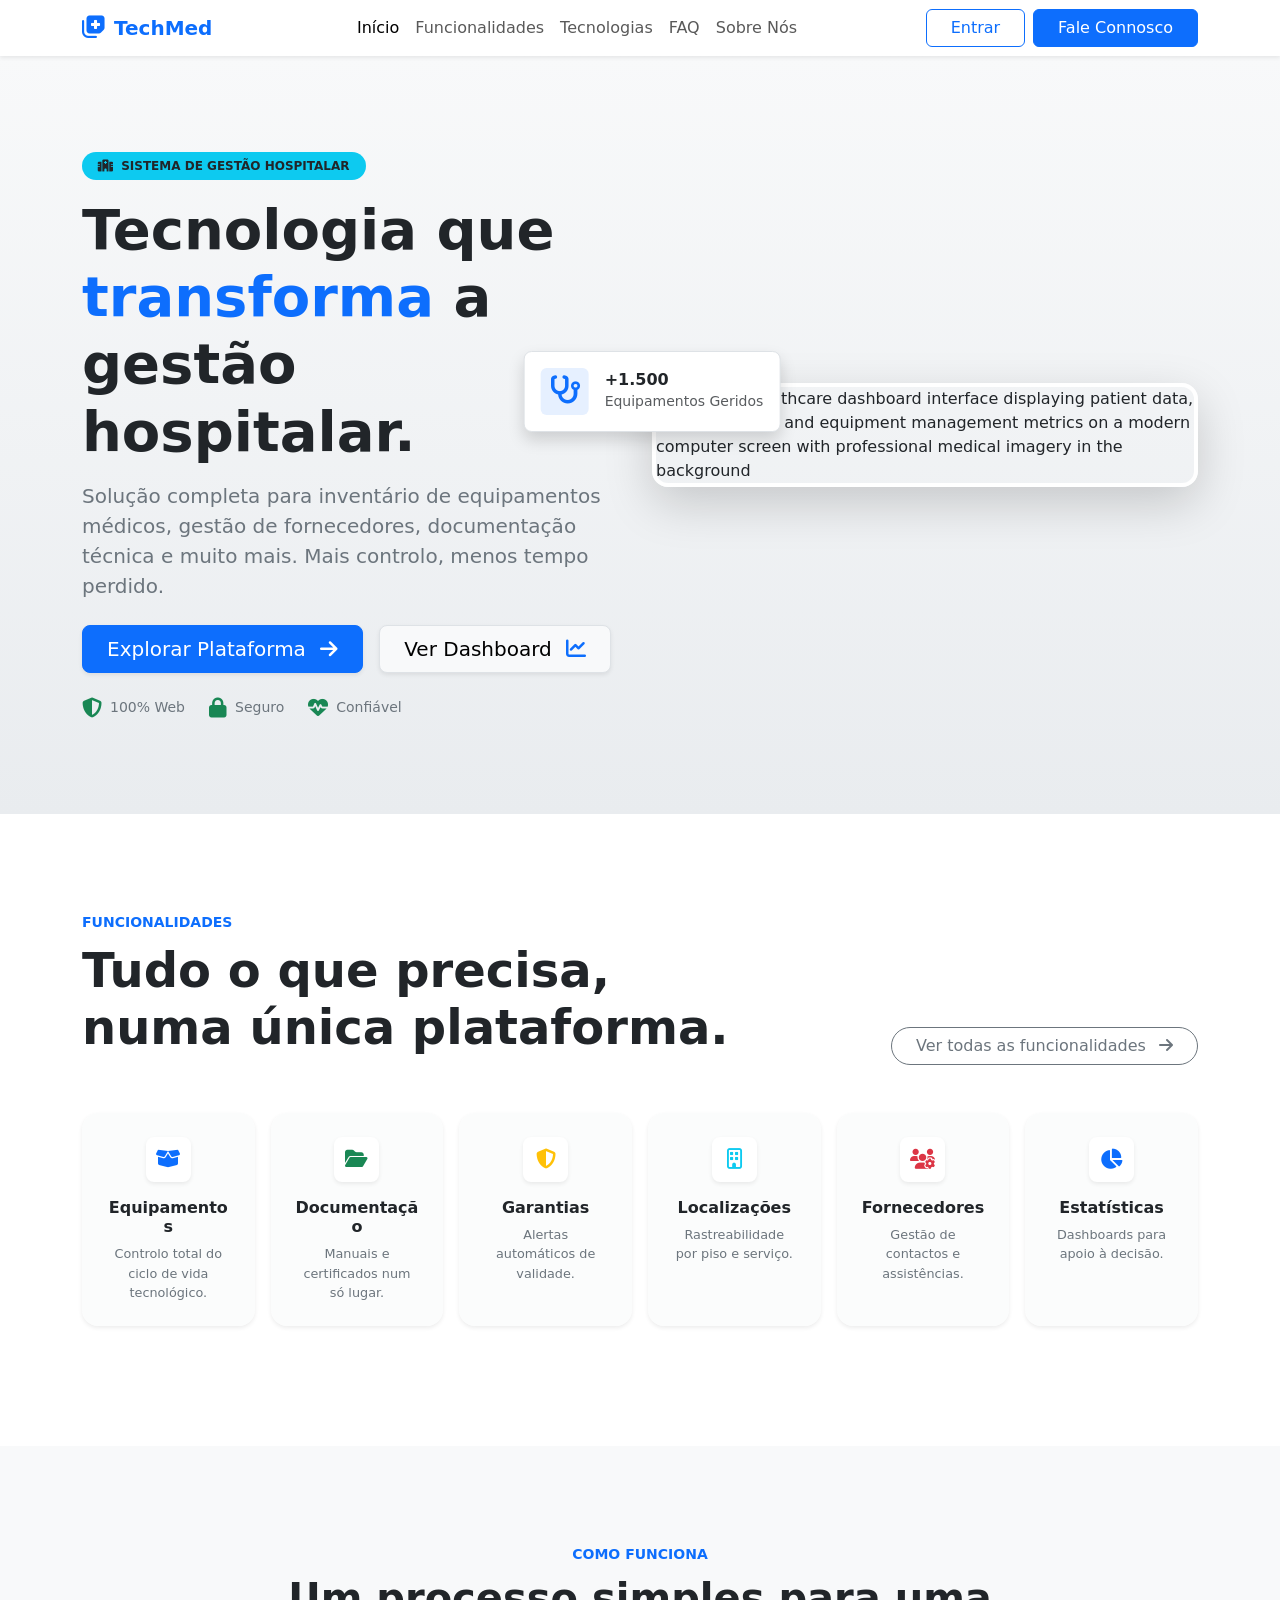
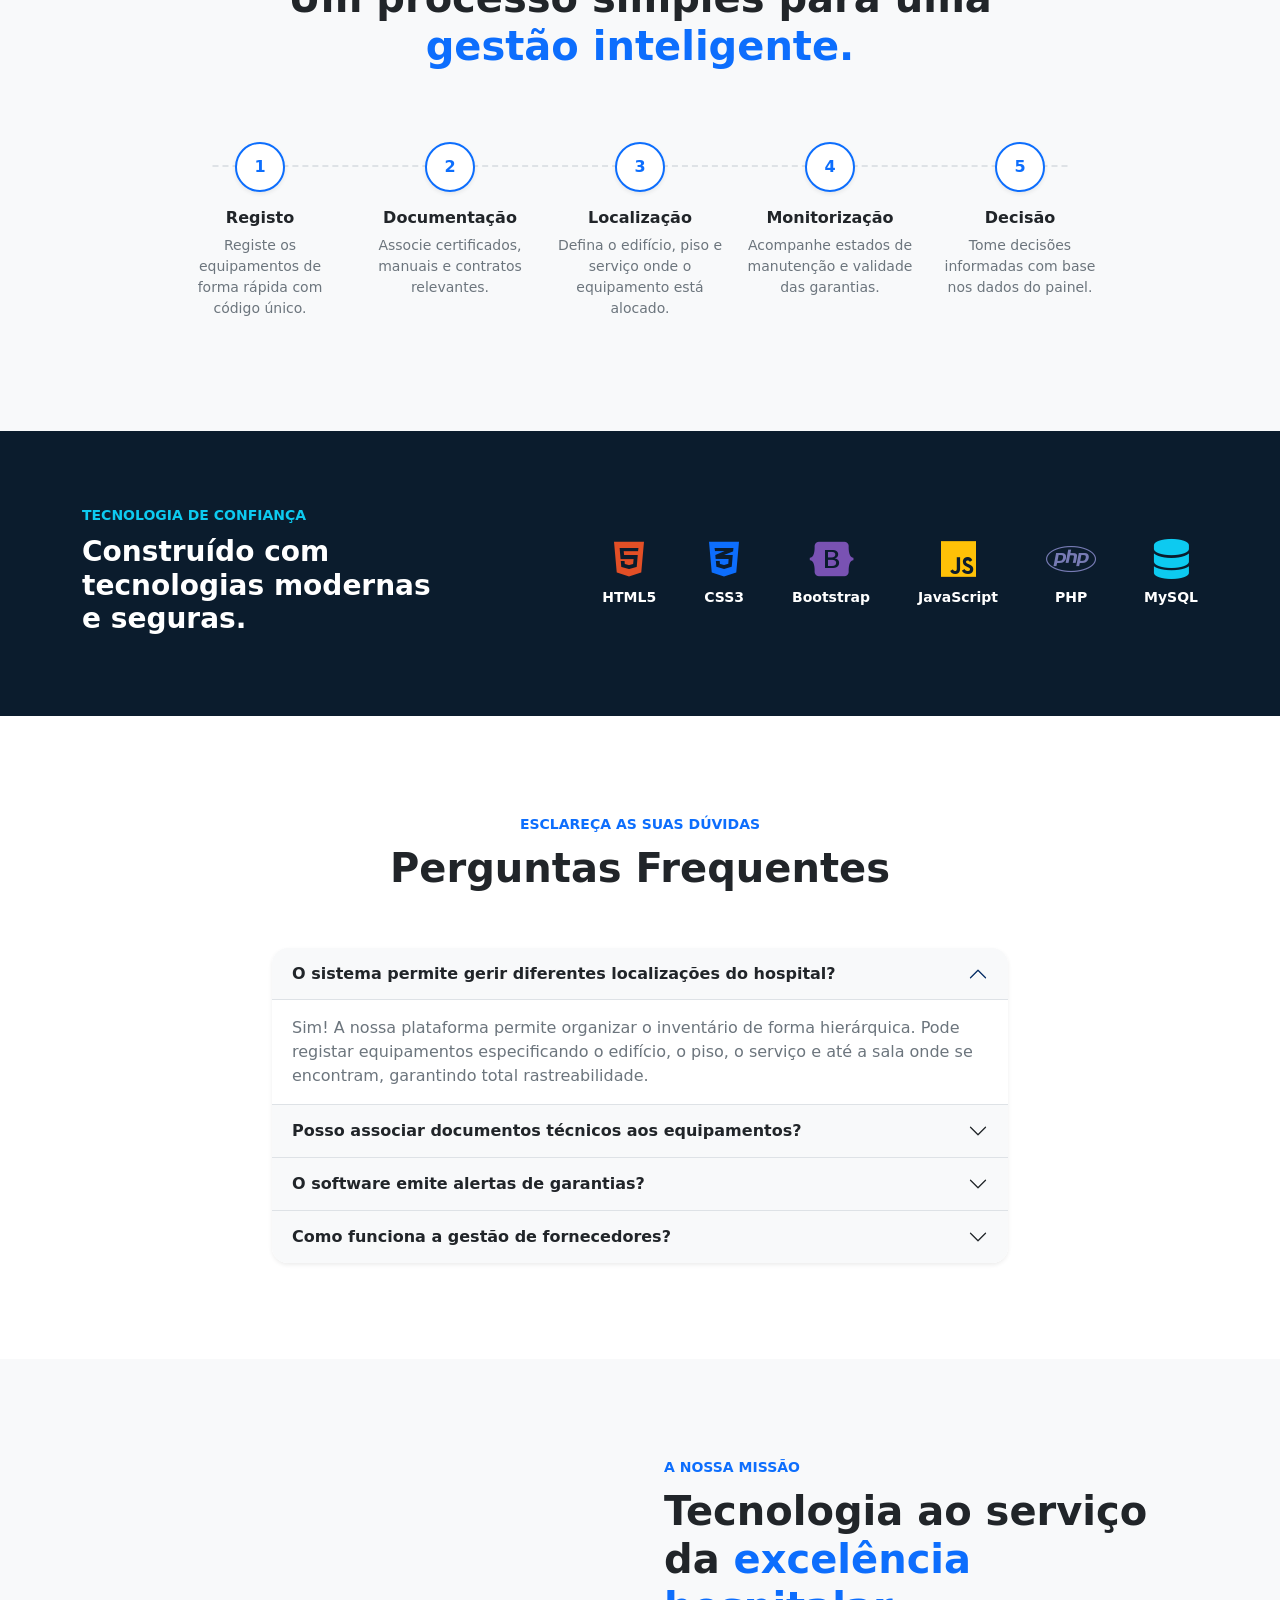
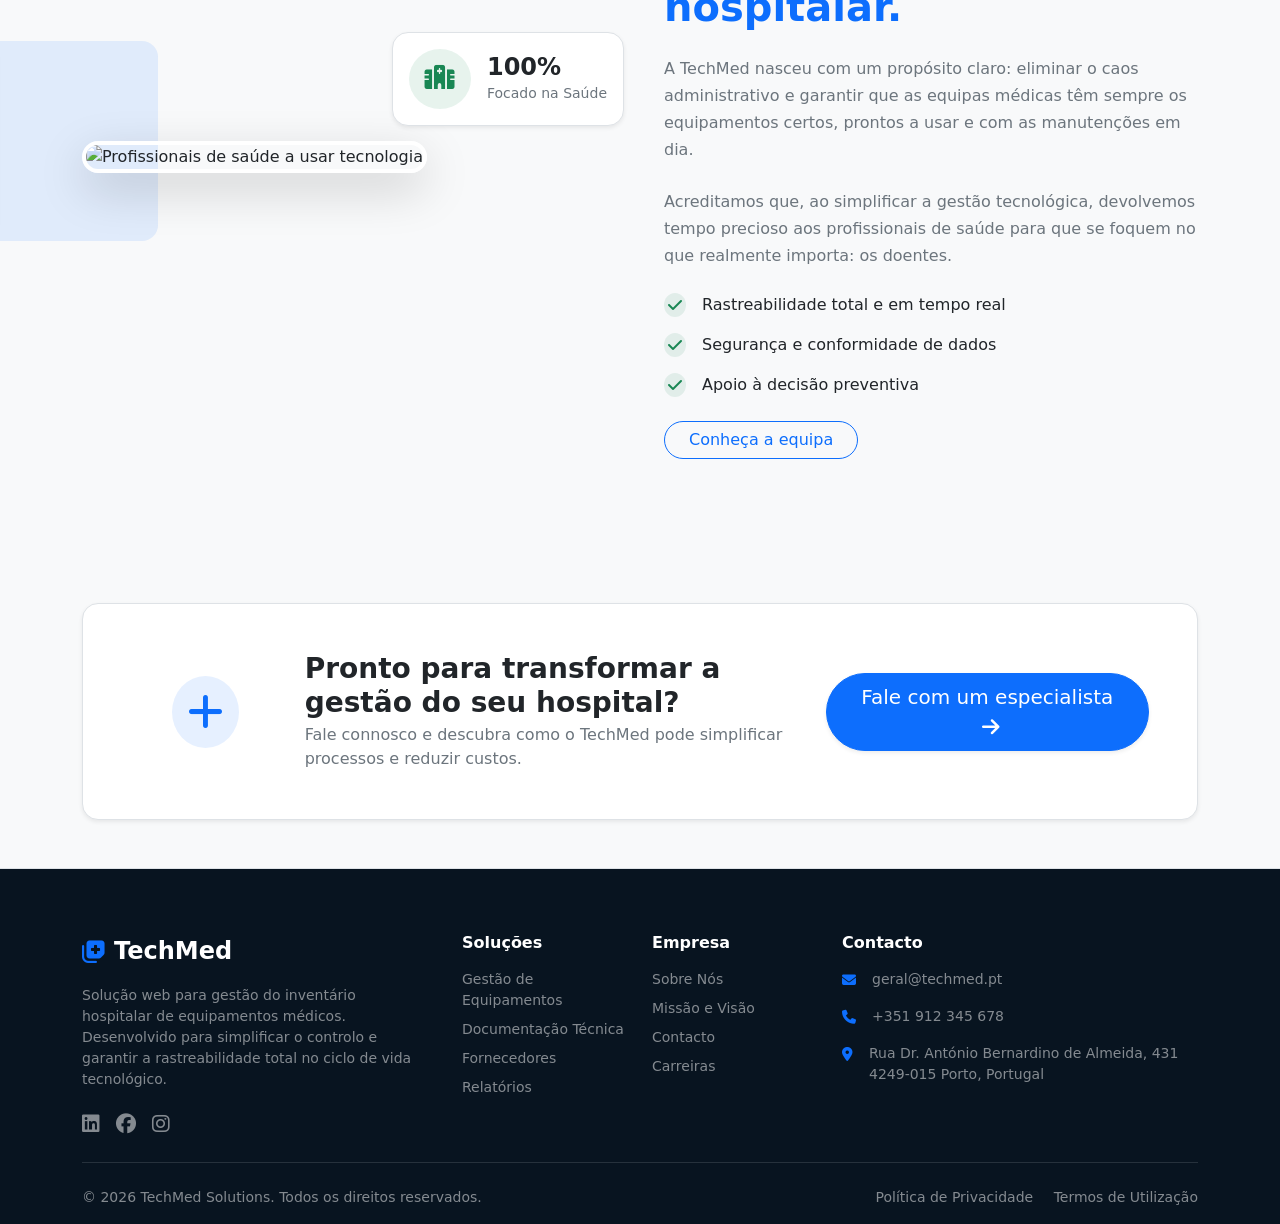
==== public/index.html @ 3a8de78b "feat(public): adição da secção "sobre nós" e correção dos ícones - Integração da biblioteca Font Awe" ====
<!doctype html>
<html lang="pt-PT">
  <head>
    <meta charset="UTF-8" />
    <meta name="viewport" content="width=device-width, initial-scale=1.0" />
    <title>Inventário Hospitalar</title>

    <link
      href="https://cdn.jsdelivr.net/npm/bootstrap@5.3.3/dist/css/bootstrap.min.css"
      rel="stylesheet"
    />
    <link rel="stylesheet" href="https://cdnjs.cloudflare.com/ajax/libs/font-awesome/6.4.0/css/all.min.css">

    <link rel="stylesheet" href="../assets/css/1241251.css" />
  </head>
  <body>
    <script src="https://cdn.jsdelivr.net/npm/bootstrap@5.3.3/dist/js/bootstrap.bundle.min.js"></script>
    <script src="../assets/js/1241251.js"></script>

    <!-- Header e secçao inicial -->

    <nav
      class="navbar navbar-expand-lg navbar-light bg-white shadow-sm sticky-top"
    >
      <div class="container">
        <a class="navbar-brand fw-bold text-primary" href="index.php">
          <i class="fa-solid fa-notes-medical fs-4 me-2"></i>TechMed
        </a>

        <button
          class="navbar-toggler"
          type="button"
          data-bs-toggle="collapse"
          data-bs-target="#navbarNav"
        >
          <span class="navbar-toggler-icon"></span>
        </button>

        <ul class="navbar-nav mx-auto mb-2 mb-lg-0 fw-medium">
    <li class="nav-item"><a class="nav-link active" href="#inicio">Início</a></li>
    <li class="nav-item"><a class="nav-link" href="#funcionalidades">Funcionalidades</a></li>
    <li class="nav-item"><a class="nav-link" href="#tecnologias">Tecnologias</a></li>
    <li class="nav-item"><a class="nav-link" href="#faq">FAQ</a></li>
    <li class="nav-item"><a class="nav-link" href="#sobre">Sobre Nós</a></li>
</ul>
          <div class="d-flex gap-2">
            <a
              href="../private/login.php"
              class="btn btn-outline-primary px-4 fw-medium"
              >Entrar</a
            >
            <a href="#contacto" class="btn btn-primary px-4 fw-medium"
              >Fale Connosco</a
            >
          </div>
        </div>
      </div>
    </nav>

    <section
      id="inicio"
      class="py-5 bg-light"
      style="background: linear-gradient(180deg, #f8f9fa 0%, #e9ecef 100%)"
    >
      <div class="container py-5">
        <div class="row align-items-center">
          <div class="col-lg-6 mb-5 mb-lg-0">
            <span
              class="badge bg-info text-dark rounded-pill px-3 py-2 mb-3 fw-semibold"
            >
              <i class="fa-solid fa-hospital me-1"></i> SISTEMA DE GESTÃO
              HOSPITALAR
            </span>
            <h1 class="display-4 fw-bold text-dark mb-3">
              Tecnologia que <span class="text-primary">transforma</span> a
              gestão hospitalar.
            </h1>
            <p class="lead text-secondary mb-4">
              Solução completa para inventário de equipamentos médicos, gestão
              de fornecedores, documentação técnica e muito mais. Mais controlo,
              menos tempo perdido.
            </p>

            <div class="d-flex flex-wrap gap-3 mb-4">
              <a
                href="#funcionalidades"
                class="btn btn-primary btn-lg px-4 shadow-sm"
              >
                Explorar Plataforma <i class="fa-solid fa-arrow-right ms-2"></i>
              </a>
              <a
                href="../private/login.php"
                class="btn btn-light btn-lg border px-4 shadow-sm"
              >
                Ver Dashboard
                <i class="fa-solid fa-chart-line ms-2 text-primary"></i>
              </a>
            </div>

            <div
              class="d-flex flex-wrap gap-4 mt-4 text-secondary small fw-medium"
            >
              <div>
                <i
                  class="fa-solid fa-shield-halved text-success fs-5 me-2 align-middle"
                ></i
                >100% Web
              </div>
              <div>
                <i
                  class="fa-solid fa-lock text-success fs-5 me-2 align-middle"
                ></i
                >Seguro
              </div>
              <div>
                <i
                  class="fa-solid fa-heart-pulse text-success fs-5 me-2 align-middle"
                ></i
                >Confiável
              </div>
            </div>
          </div>

          <div class="col-lg-6">
            <div class="position-relative">
              <img src="https://images.unsplash.com/photo-1551288049-bebda4e38f71?auto=format&fit=crop&w=800&q=80" alt="TechMed healthcare dashboard interface displaying patient data, medical charts, and equipment management metrics on a modern computer screen with professional medical imagery in the background" class="img-fluid rounded-4 shadow-lg border border-white border-4">

              <div
                class="position-absolute bottom-0 start-0 translate-middle-x bg-white p-3 rounded-3 shadow border d-none d-md-block"
                style="margin-bottom: 10%"
              >
                <div class="d-flex align-items-center gap-3">
                  <div
                    class="bg-primary bg-opacity-10 p-2 rounded text-primary"
                  >
                    <i class="fa-solid fa-stethoscope fs-3"></i>
                  </div>
                  <div>
                    <h6 class="mb-0 fw-bold">+1.500</h6>
                    <small class="text-muted">Equipamentos Geridos</small>
                  </div>
                </div>
              </div>
            </div>
          </div>
        </div>
      </div>
    </section>

    <!-- SEÇÃO DE FUNCIONALIDADES  (CARDS VERTICAIS) -->

    <section id="funcionalidades" class="py-5 bg-white">
      <div class="container py-5">
        <div class="row mb-5 align-items-end">
          <div class="col-lg-8">
            <span
              class="text-primary fw-bold text-uppercase small tracking-wide"
              >Funcionalidades</span
            >
            <h2 class="display-5 fw-bold text-dark mt-2">
              Tudo o que precisa, <br />numa única plataforma.
            </h2>
          </div>
          <div class="col-lg-4 text-lg-end mt-3 mt-lg-0">
            <a
              href="../private/login.php"
              class="btn btn-outline-secondary rounded-pill px-4"
            >
              Ver todas as funcionalidades
              <i class="fa-solid fa-arrow-right ms-2"></i>
            </a>
          </div>
        </div>

        <div class="row flex-nowrap overflow-x-auto pb-4 g-3">
          <div class="col-9 col-md-4 col-lg-2">
            <div
              class="card h-100 border-0 shadow-sm rounded-4 p-3 bg-light bg-opacity-50 hover-lift text-center"
            >
              <div class="card-body p-2">
                <div
                  class="mb-3 text-primary bg-white shadow-sm d-inline-flex align-items-center justify-content-center rounded-3"
                  style="width: 45px; height: 45px"
                >
                  <i class="fa-solid fa-box-open fs-5"></i>
                </div>
                <h6 class="card-title fw-bold">Equipamentos</h6>
                <p class="card-text text-secondary" style="font-size: 0.8rem">
                  Controlo total do ciclo de vida tecnológico.
                </p>
              </div>
            </div>
          </div>

          <div class="col-9 col-md-4 col-lg-2">
            <div
              class="card h-100 border-0 shadow-sm rounded-4 p-3 bg-light bg-opacity-50 hover-lift text-center"
            >
              <div class="card-body p-2">
                <div
                  class="mb-3 text-success bg-white shadow-sm d-inline-flex align-items-center justify-content-center rounded-3"
                  style="width: 45px; height: 45px"
                >
                  <i class="fa-solid fa-folder-open fs-5"></i>
                </div>
                <h6 class="card-title fw-bold">Documentação</h6>
                <p class="card-text text-secondary" style="font-size: 0.8rem">
                  Manuais e certificados num só lugar.
                </p>
              </div>
            </div>
          </div>

          <div class="col-9 col-md-4 col-lg-2">
            <div
              class="card h-100 border-0 shadow-sm rounded-4 p-3 bg-light bg-opacity-50 hover-lift text-center"
            >
              <div class="card-body p-2">
                <div
                  class="mb-3 text-warning bg-white shadow-sm d-inline-flex align-items-center justify-content-center rounded-3"
                  style="width: 45px; height: 45px"
                >
                  <i class="fa-solid fa-shield-halved fs-5"></i>
                </div>
                <h6 class="card-title fw-bold">Garantias</h6>
                <p class="card-text text-secondary" style="font-size: 0.8rem">
                  Alertas automáticos de validade.
                </p>
              </div>
            </div>
          </div>

          <div class="col-9 col-md-4 col-lg-2">
            <div
              class="card h-100 border-0 shadow-sm rounded-4 p-3 bg-light bg-opacity-50 hover-lift text-center"
            >
              <div class="card-body p-2">
                <div
                  class="mb-3 text-info bg-white shadow-sm d-inline-flex align-items-center justify-content-center rounded-3"
                  style="width: 45px; height: 45px"
                >
                  <i class="fa-regular fa-building fs-5"></i>
                </div>
                <h6 class="card-title fw-bold">Localizações</h6>
                <p class="card-text text-secondary" style="font-size: 0.8rem">
                  Rastreabilidade por piso e serviço.
                </p>
              </div>
            </div>
          </div>

          <div class="col-9 col-md-4 col-lg-2">
            <div
              class="card h-100 border-0 shadow-sm rounded-4 p-3 bg-light bg-opacity-50 hover-lift text-center"
            >
              <div class="card-body p-2">
                <div
                  class="mb-3 text-danger bg-white shadow-sm d-inline-flex align-items-center justify-content-center rounded-3"
                  style="width: 45px; height: 45px"
                >
                  <i class="fa-solid fa-users-gear fs-5"></i>
                </div>
                <h6 class="card-title fw-bold">Fornecedores</h6>
                <p class="card-text text-secondary" style="font-size: 0.8rem">
                  Gestão de contactos e assistências.
                </p>
              </div>
            </div>
          </div>

          <div class="col-9 col-md-4 col-lg-2">
            <div
              class="card h-100 border-0 shadow-sm rounded-4 p-3 bg-light bg-opacity-50 hover-lift text-center"
            >
              <div class="card-body p-2">
                <div
                  class="mb-3 text-primary bg-white shadow-sm d-inline-flex align-items-center justify-content-center rounded-3"
                  style="width: 45px; height: 45px"
                >
                  <i class="fa-solid fa-chart-pie fs-5"></i>
                </div>
                <h6 class="card-title fw-bold">Estatísticas</h6>
                <p class="card-text text-secondary" style="font-size: 0.8rem">
                  Dashboards para apoio à decisão.
                </p>
              </div>
            </div>
          </div>
        </div>
      </div>
    </section>

    <!-- Como Funciona -->

    <section id="como-funciona" class="py-5 bg-light">
      <div class="container py-5">
        <div class="text-center mb-5">
          <span class="text-primary fw-bold text-uppercase small tracking-wide"
            >Como Funciona</span
          >
          <h2 class="display-6 fw-bold text-dark mt-2">
            Um processo simples para uma <br /><span class="text-primary"
              >gestão inteligente.</span
            >
          </h2>
        </div>

        <div
          class="row position-relative text-center g-4 justify-content-center mt-4"
        >
          <div
            class="position-absolute top-0 start-50 translate-middle-x w-75 d-none d-lg-block"
            style="height: 25px; border-bottom: 2px dashed #dee2e6; z-index: 0"
          ></div>

          <div class="col-12 col-md-4 col-lg-2">
            <div
              class="d-flex flex-column align-items-center position-relative"
            >
              <div
                class="bg-white text-primary border border-primary border-2 rounded-circle d-flex align-items-center justify-content-center fw-bold shadow-sm mb-3"
                style="width: 50px; height: 50px; z-index: 1"
              >
                1
              </div>
              <h6 class="fw-bold">Registo</h6>
              <p class="text-secondary small">
                Registe os equipamentos de forma rápida com código único.
              </p>
            </div>
          </div>

          <div class="col-12 col-md-4 col-lg-2">
            <div
              class="d-flex flex-column align-items-center position-relative"
            >
              <div
                class="bg-white text-primary border border-primary border-2 rounded-circle d-flex align-items-center justify-content-center fw-bold shadow-sm mb-3"
                style="width: 50px; height: 50px; z-index: 1"
              >
                2
              </div>
              <h6 class="fw-bold">Documentação</h6>
              <p class="text-secondary small">
                Associe certificados, manuais e contratos relevantes.
              </p>
            </div>
          </div>

          <div class="col-12 col-md-4 col-lg-2">
            <div
              class="d-flex flex-column align-items-center position-relative"
            >
              <div
                class="bg-white text-primary border border-primary border-2 rounded-circle d-flex align-items-center justify-content-center fw-bold shadow-sm mb-3"
                style="width: 50px; height: 50px; z-index: 1"
              >
                3
              </div>
              <h6 class="fw-bold">Localização</h6>
              <p class="text-secondary small">
                Defina o edifício, piso e serviço onde o equipamento está
                alocado.
              </p>
            </div>
          </div>

          <div class="col-12 col-md-4 col-lg-2">
            <div
              class="d-flex flex-column align-items-center position-relative"
            >
              <div
                class="bg-white text-primary border border-primary border-2 rounded-circle d-flex align-items-center justify-content-center fw-bold shadow-sm mb-3"
                style="width: 50px; height: 50px; z-index: 1"
              >
                4
              </div>
              <h6 class="fw-bold">Monitorização</h6>
              <p class="text-secondary small">
                Acompanhe estados de manutenção e validade das garantias.
              </p>
            </div>
          </div>

          <div class="col-12 col-md-4 col-lg-2">
            <div
              class="d-flex flex-column align-items-center position-relative"
            >
              <div
                class="bg-white text-primary border border-primary border-2 rounded-circle d-flex align-items-center justify-content-center fw-bold shadow-sm mb-3"
                style="width: 50px; height: 50px; z-index: 1"
              >
                5
              </div>
              <h6 class="fw-bold">Decisão</h6>
              <p class="text-secondary small">
                Tome decisões informadas com base nos dados do painel.
              </p>
            </div>
          </div>
        </div>
      </div>
    </section>

 <!-- Tecnologias -->
<section
  id="tecnologias"
  class="py-5 bg-dark text-white"
  style="background-color: #0b1c2d !important"
>
  <div class="container py-4">
    <div class="row align-items-center">
      <div class="col-lg-4 text-center text-lg-start mb-4 mb-lg-0">
        <span class="text-info fw-bold text-uppercase small tracking-wide">Tecnologia de Confiança</span>
        <h3 class="fw-bold mt-2">
          Construído com tecnologias modernas e seguras.
        </h3>
      </div>

      <div class="col-lg-8">
        <div class="d-flex flex-wrap justify-content-center justify-content-lg-end gap-4 gap-md-5 text-center">
          <div>
            <i class="fa-brands fa-html5 text-orange fs-1 mb-2" style="color: #e34f26"></i>
            <div class="small fw-bold">HTML5</div>
          </div>

          <div>
            <i class="fa-brands fa-css3-alt text-primary fs-1 mb-2"></i>
            <div class="small fw-bold">CSS3</div>
          </div>

          <div>
            <i class="fa-brands fa-bootstrap text-purple fs-1 mb-2" style="color: #7952b3"></i>
            <div class="small fw-bold">Bootstrap</div>
          </div>

          <div>
            <i class="fa-brands fa-js text-warning fs-1 mb-2"></i>
            <div class="small fw-bold">JavaScript</div>
          </div>

          <div>
            <i class="fa-brands fa-php fs-1 mb-2" style="color: #777bb4"></i>
            <div class="small fw-bold">PHP</div>
          </div>

          <div>
            <i class="fa-solid fa-database text-info fs-1 mb-2"></i>
            <div class="small fw-bold">MySQL</div>
          </div>
        </div>
      </div>
    </div>
  </div>
</section>

<!-- FAQ -->

<section id="faq" class="py-5 bg-white">
        <div class="container py-5">
            
            <div class="row justify-content-center text-center mb-5">
                <div class="col-lg-8">
                    <span class="text-primary fw-bold text-uppercase small tracking-wide">Esclareça as suas dúvidas</span>
                    <h2 class="display-6 fw-bold text-dark mt-2">Perguntas Frequentes</h2>
                </div>
            </div>

            <div class="row justify-content-center">
                <div class="col-lg-8">
                    <div class="accordion shadow-sm rounded-4 overflow-hidden" id="accordionFAQ">
                        
                        <div class="accordion-item border-0 border-bottom">
                            <h2 class="accordion-header" id="headingOne">
                                <button class="accordion-button bg-light fw-bold text-dark" type="button" data-bs-toggle="collapse" data-bs-target="#collapseOne" aria-expanded="true" aria-controls="collapseOne">
                                    O sistema permite gerir diferentes localizações do hospital?
                                </button>
                            </h2>
                            <div id="collapseOne" class="accordion-collapse collapse show" aria-labelledby="headingOne" data-bs-parent="#accordionFAQ">
                                <div class="accordion-body text-secondary">
                                    Sim! A nossa plataforma permite organizar o inventário de forma hierárquica. Pode registar equipamentos especificando o edifício, o piso, o serviço e até a sala onde se encontram, garantindo total rastreabilidade.
                                </div>
                            </div>
                        </div>

                        <div class="accordion-item border-0 border-bottom">
                            <h2 class="accordion-header" id="headingTwo">
                                <button class="accordion-button collapsed bg-light fw-bold text-dark" type="button" data-bs-toggle="collapse" data-bs-target="#collapseTwo" aria-expanded="false" aria-controls="collapseTwo">
                                    Posso associar documentos técnicos aos equipamentos?
                                </button>
                            </h2>
                            <div id="collapseTwo" class="accordion-collapse collapse" aria-labelledby="headingTwo" data-bs-parent="#accordionFAQ">
                                <div class="accordion-body text-secondary">
                                    Absolutamente. Pode anexar e consultar manuais de utilizador, certificados de calibração, faturas e relatórios técnicos diretamente na ficha de cada dispositivo médico, mantendo toda a documentação centralizada.
                                </div>
                            </div>
                        </div>

                        <div class="accordion-item border-0 border-bottom">
                            <h2 class="accordion-header" id="headingThree">
                                <button class="accordion-button collapsed bg-light fw-bold text-dark" type="button" data-bs-toggle="collapse" data-bs-target="#collapseThree" aria-expanded="false" aria-controls="collapseThree">
                                    O software emite alertas de garantias?
                                </button>
                            </h2>
                            <div id="collapseThree" class="accordion-collapse collapse" aria-labelledby="headingThree" data-bs-parent="#accordionFAQ">
                                <div class="accordion-body text-secondary">
                                    Sim. O sistema possui um dashboard inteligente que destaca os equipamentos cuja garantia ou contrato de manutenção esteja prestes a expirar, auxiliando na tomada de decisão preventiva.
                                </div>
                            </div>
                        </div>

                        <div class="accordion-item border-0">
                            <h2 class="accordion-header" id="headingFour">
                                <button class="accordion-button collapsed bg-light fw-bold text-dark" type="button" data-bs-toggle="collapse" data-bs-target="#collapseFour" aria-expanded="false" aria-controls="collapseFour">
                                    Como funciona a gestão de fornecedores?
                                </button>
                            </h2>
                            <div id="collapseFour" class="accordion-collapse collapse" aria-labelledby="headingFour" data-bs-parent="#accordionFAQ">
                                <div class="accordion-body text-secondary">
                                    O módulo de fornecedores permite registar os contactos de fabricantes, distribuidores e empresas de assistência técnica, podendo associar múltiplos fornecedores a um único equipamento médico, conforme a necessidade.
                                </div>
                            </div>
                        </div>

                    </div>
                    </div>
            </div>

        </div>
    </section>

    <!-- Sobre Nós -->

    <section id="sobre" class="py-5 bg-light">
        <div class="container py-5">
            <div class="row align-items-center g-5">
                
                <div class="col-lg-6 position-relative">
                    <div class="position-absolute top-0 start-0 translate-middle z-0 bg-primary bg-opacity-10 rounded-4" style="width: 200px; height: 200px;"></div>
                    
                    <img src="https://images.unsplash.com/photo-1586773860418-d37222d8fce3?auto=format&fit=crop&w=800&q=80" alt="Profissionais de saúde a usar tecnologia" class="img-fluid rounded-4 shadow-lg position-relative z-1 border border-white border-4">
                    
                    <div class="position-absolute bottom-0 end-0 translate-middle-y z-2 bg-white p-3 rounded-4 shadow-sm border me-3 d-none d-md-block">
                        <div class="d-flex align-items-center gap-3">
                            <div class="bg-success bg-opacity-10 text-success p-3 rounded-circle">
                                <i class="fa-solid fa-hospital fs-4"></i>
                            </div>
                            <div>
                                <h4 class="fw-bold mb-0">100%</h4>
                                <span class="text-secondary small">Focado na Saúde</span>
                            </div>
                        </div>
                    </div>
                </div>

                <div class="col-lg-6">
                    <span class="text-primary fw-bold text-uppercase small tracking-wide">A Nossa Missão</span>
                    <h2 class="display-6 fw-bold text-dark mt-2 mb-4">
                        Tecnologia ao serviço da <span class="text-primary">excelência hospitalar.</span>
                    </h2>
                    
                    <p class="text-secondary mb-4" style="line-height: 1.7;">
                        A TechMed nasceu com um propósito claro: eliminar o caos administrativo e garantir que as equipas médicas têm sempre os equipamentos certos, prontos a usar e com as manutenções em dia. 
                    </p>
                    <p class="text-secondary mb-4" style="line-height: 1.7;">
                        Acreditamos que, ao simplificar a gestão tecnológica, devolvemos tempo precioso aos profissionais de saúde para que se foquem no que realmente importa: os doentes.
                    </p>

                    <ul class="list-unstyled mb-4">
                        <li class="mb-3 d-flex align-items-center text-dark">
                            <i class="fa-solid fa-check text-success bg-success bg-opacity-10 p-1 rounded-circle me-3"></i>
                            <span class="fw-medium">Rastreabilidade total e em tempo real</span>
                        </li>
                        <li class="mb-3 d-flex align-items-center text-dark">
                            <i class="fa-solid fa-check text-success bg-success bg-opacity-10 p-1 rounded-circle me-3"></i>
                            <span class="fw-medium">Segurança e conformidade de dados</span>
                        </li>
                        <li class="d-flex align-items-center text-dark">
                            <i class="fa-solid fa-check text-success bg-success bg-opacity-10 p-1 rounded-circle me-3"></i>
                            <span class="fw-medium">Apoio à decisão preventiva</span>
                        </li>
                    </ul>

                    <a href="#equipa" class="btn btn-outline-primary rounded-pill px-4">Conheça a equipa</a>
                </div>

            </div>
        </div>
    </section>


<!-- Call to Action Section -->
<section class="py-5 bg-light border-bottom">
  <div class="container">
    <div class="bg-white rounded-4 shadow-sm border p-4 p-md-5">
      <div class="row align-items-center text-center text-lg-start">
        <div class="col-lg-2 mb-3 mb-lg-0 text-center">
          <i class="fa-solid fa-plus fs-1 text-primary bg-primary bg-opacity-10 p-3 rounded-circle"></i>
        </div>
        
        <div class="col-lg-6 mb-4 mb-lg-0">
          <h3 class="fw-bold mb-1">
            Pronto para transformar a gestão do seu hospital?
          </h3>
          <p class="text-secondary mb-0">
            Fale connosco e descubra como o TechMed pode simplificar
            processos e reduzir custos.
          </p>
        </div>

        <div class="col-lg-4 text-lg-end">
          <a href="#contacto" class="btn btn-primary btn-lg px-4 rounded-pill shadow-sm">
            Fale com um especialista
            <i class="fa-solid fa-arrow-right ms-2"></i>
          </a>
        </div>
      </div>
    </div>
  </div>
</section>

    <!-- Rodapé -->
    <footer class="text-white pt-5 pb-3" style="background-color: #081420">
      <div class="container pt-3">
        <div class="row mb-4">
          <div class="col-lg-4 mb-4 mb-lg-0">
            <a
              class="navbar-brand fw-bold text-white fs-4 d-flex align-items-center mb-3"
              href="index.php"
            >
              <i class="fa-solid fa-notes-medical text-primary me-2"></i>TechMed
            </a>
            <p class="text-white-50 small mb-4 pe-lg-4">
              Solução web para gestão do inventário hospitalar de equipamentos
              médicos. Desenvolvido para simplificar o controlo e garantir a
              rastreabilidade total no ciclo de vida tecnológico.
            </p>
            <div class="d-flex gap-3">
              <a href="#" class="text-white-50 text-decoration-none"
                ><i class="fa-brands fa-linkedin fs-5"></i
              ></a>
              <a href="#" class="text-white-50 text-decoration-none"
                ><i class="fa-brands fa-facebook fs-5"></i
              ></a>
              <a href="#" class="text-white-50 text-decoration-none"
                ><i class="fa-brands fa-instagram fs-5"></i
              ></a>
            </div>
          </div>

          <div class="col-6 col-lg-2 mb-4 mb-lg-0">
            <h6 class="fw-bold mb-3">Soluções</h6>
            <ul class="list-unstyled small">
              <li class="mb-2">
                <a
                  href="#funcionalidades"
                  class="text-white-50 text-decoration-none"
                  >Gestão de Equipamentos</a
                >
              </li>
              <li class="mb-2">
                <a
                  href="#funcionalidades"
                  class="text-white-50 text-decoration-none"
                  >Documentação Técnica</a
                >
              </li>
              <li class="mb-2">
                <a
                  href="#funcionalidades"
                  class="text-white-50 text-decoration-none"
                  >Fornecedores</a
                >
              </li>
              <li class="mb-2">
                <a
                  href="#funcionalidades"
                  class="text-white-50 text-decoration-none"
                  >Relatórios</a
                >
              </li>
            </ul>
          </div>

          <div class="col-6 col-lg-2 mb-4 mb-lg-0">
            <h6 class="fw-bold mb-3">Empresa</h6>
            <ul class="list-unstyled small">
              <li class="mb-2">
                <a href="#sobre" class="text-white-50 text-decoration-none"
                  >Sobre Nós</a
                >
              </li>
              <li class="mb-2">
                <a href="#" class="text-white-50 text-decoration-none"
                  >Missão e Visão</a
                >
              </li>
              <li class="mb-2">
                <a href="#contacto" class="text-white-50 text-decoration-none"
                  >Contacto</a
                >
              </li>
              <li class="mb-2">
                <a href="#" class="text-white-50 text-decoration-none"
                  >Carreiras</a
                >
              </li>
            </ul>
          </div>

          <div class="col-lg-4">
            <h6 class="fw-bold mb-3" id="contacto">Contacto</h6>
            <ul class="list-unstyled small text-white-50">
              <li class="mb-3 d-flex align-items-start">
                <i class="fa-solid fa-envelope mt-1 me-3 text-primary"></i>
                geral@techmed.pt
              </li>
              <li class="mb-3 d-flex align-items-start">
                <i class="fa-solid fa-phone mt-1 me-3 text-primary"></i>
                +351 912 345 678
              </li>
              <li class="mb-3 d-flex align-items-start">
                <i class="fa-solid fa-location-dot mt-1 me-3 text-primary"></i>
                <div>
                  Rua Dr. António Bernardino de Almeida, 431<br />
                  4249-015 Porto, Portugal
                </div>
              </li>
            </ul>
          </div>
        </div>

        <hr class="border-secondary my-4" style="opacity: 0.3" />

        <div class="row align-items-center small text-white-50">
          <div class="col-md-6 text-center text-md-start mb-2 mb-md-0">
            &copy; 2026 TechMed Solutions. Todos os direitos reservados.
          </div>
          <div class="col-md-6 text-center text-md-end">
            <a href="#" class="text-white-50 text-decoration-none me-3"
              >Política de Privacidade</a
            >
            <a href="#" class="text-white-50 text-decoration-none"
              >Termos de Utilização</a
            >
          </div>
        </div>
      </div>
    </footer>
  </body>
</html>
---- assets/css/1241251.css ----
/* Estilos para o site */
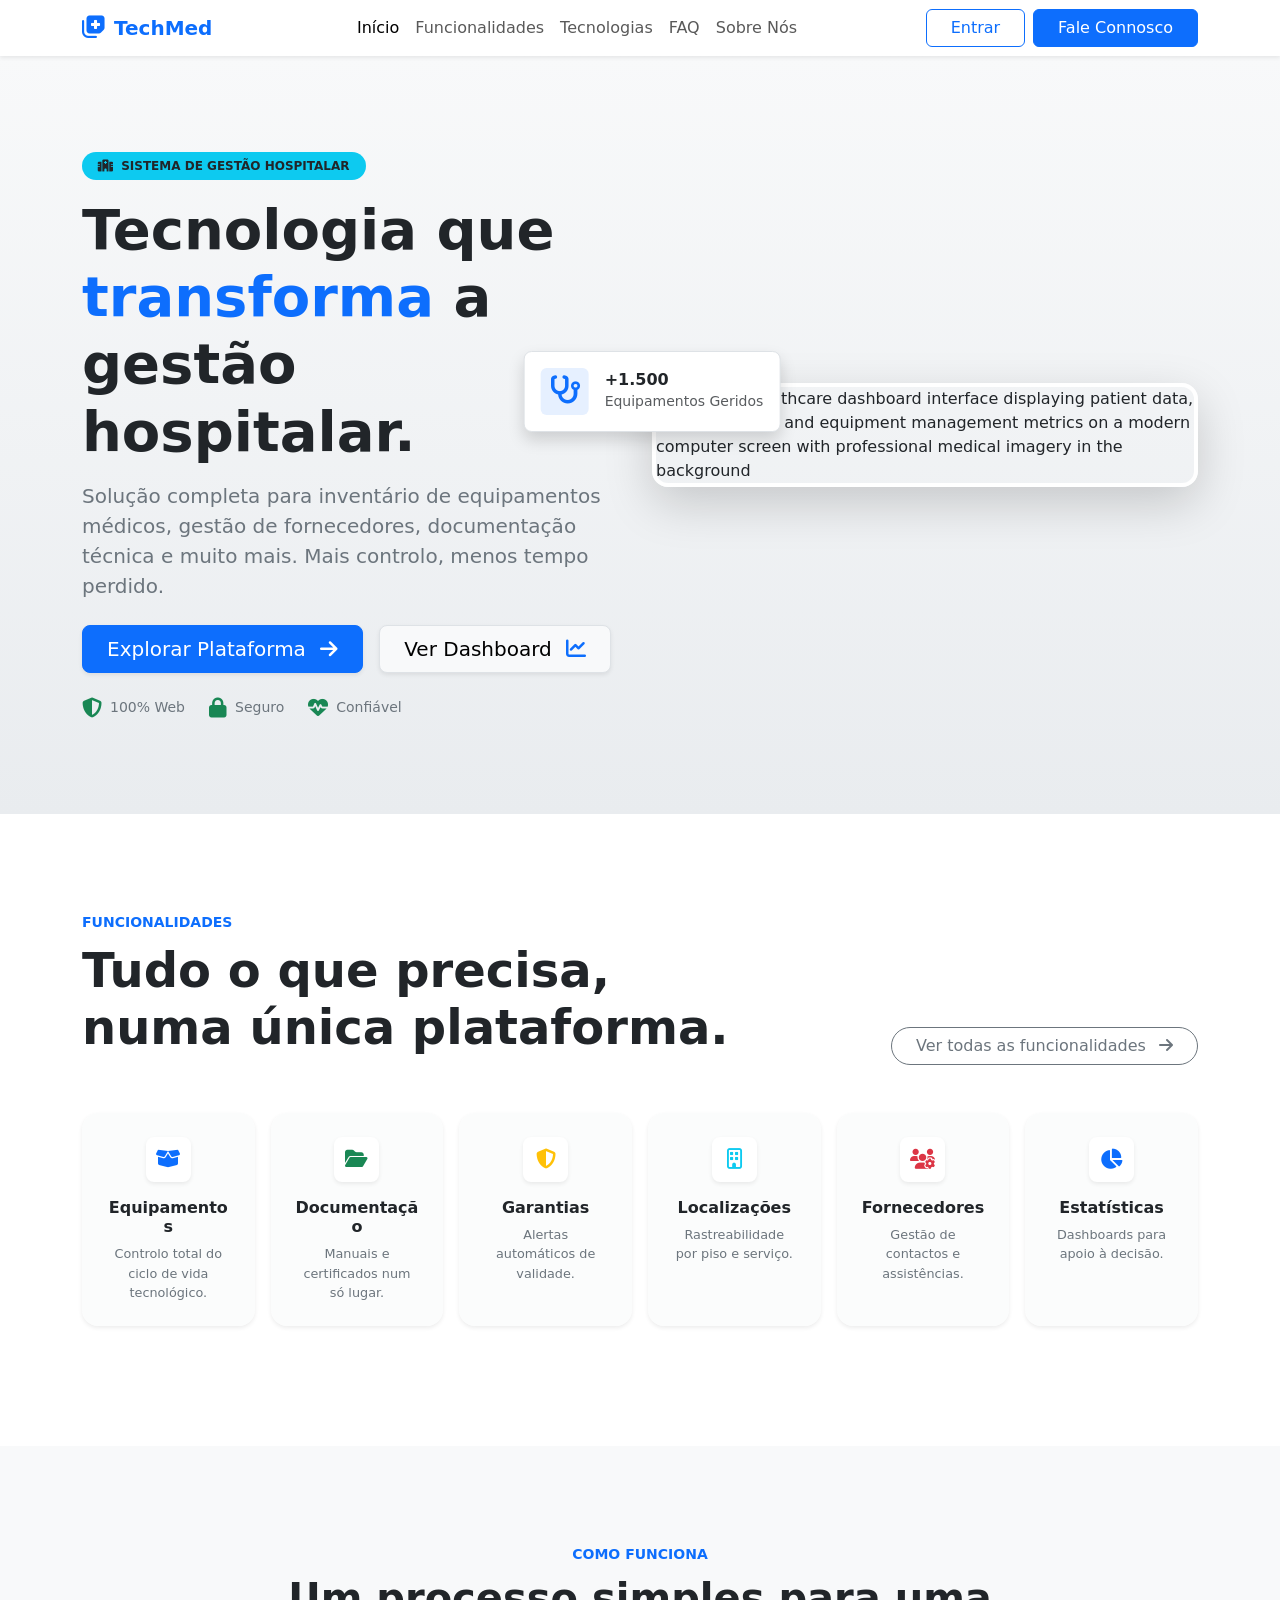
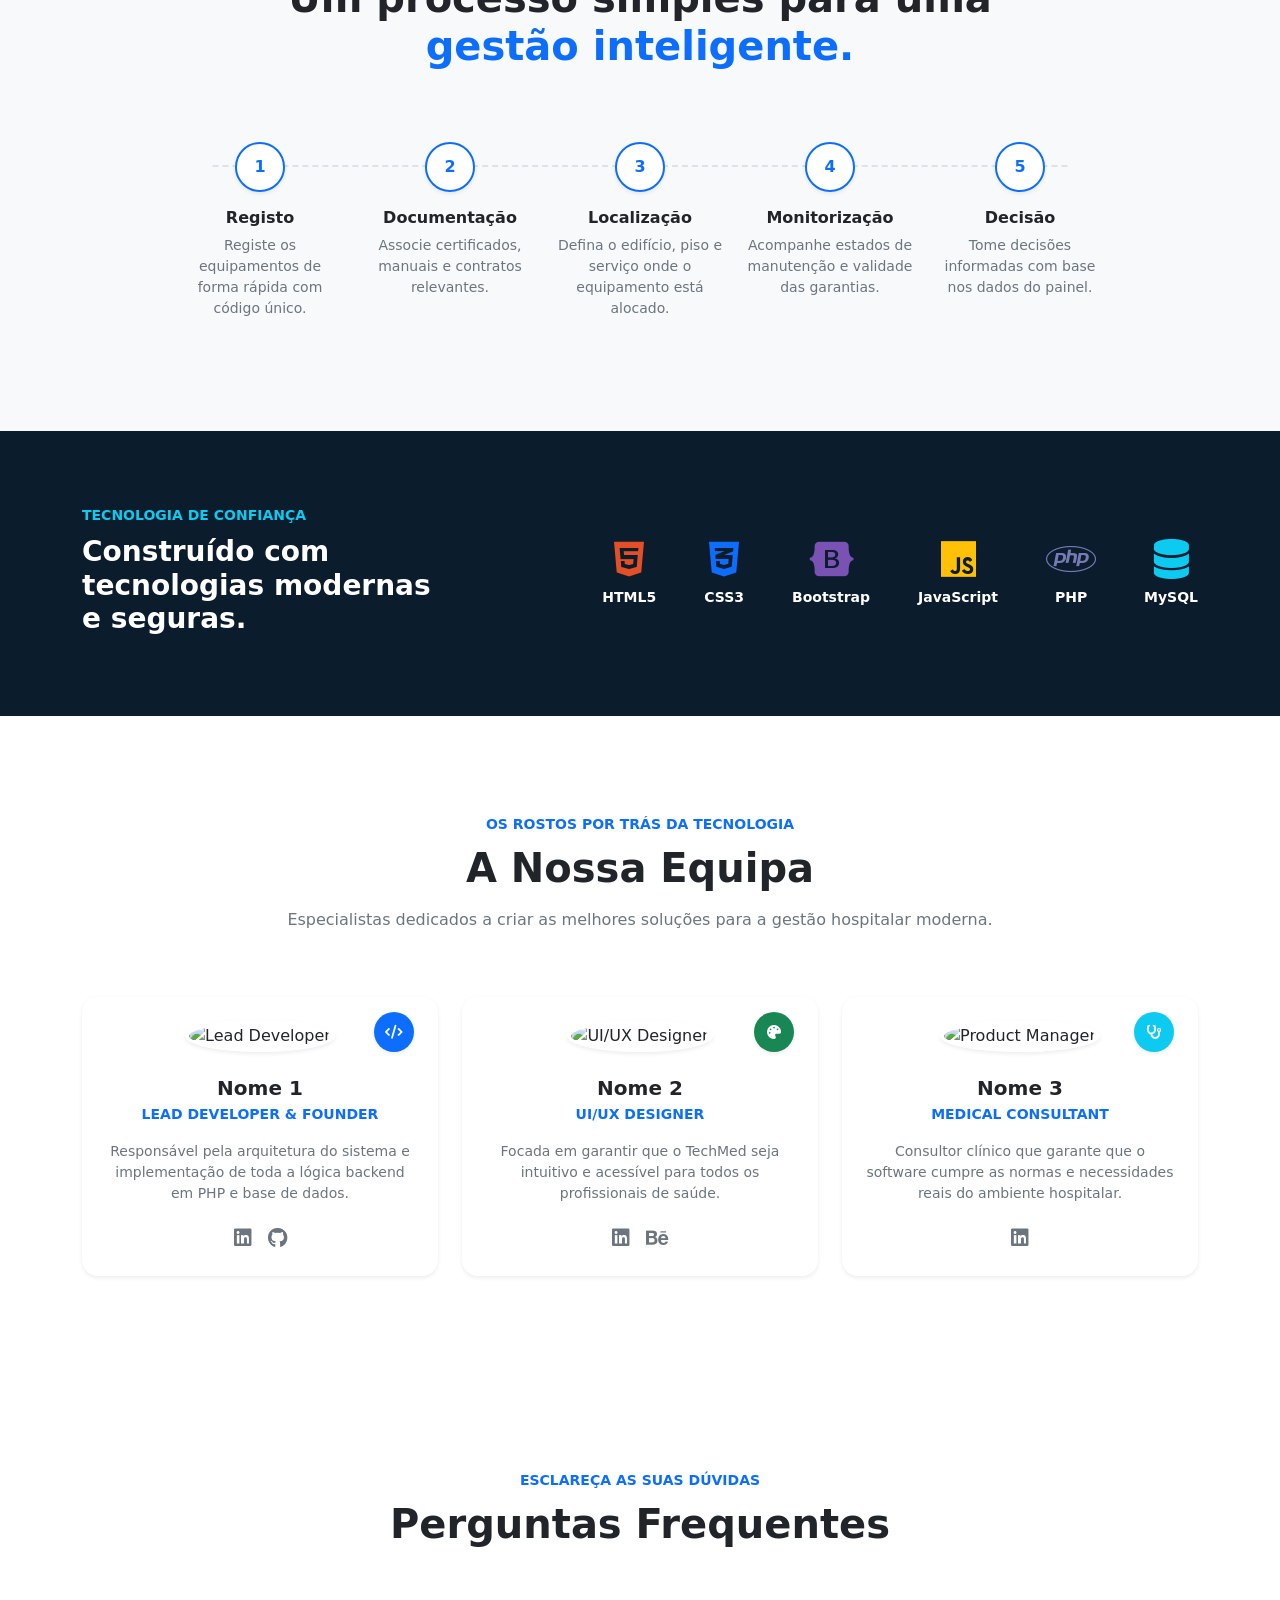
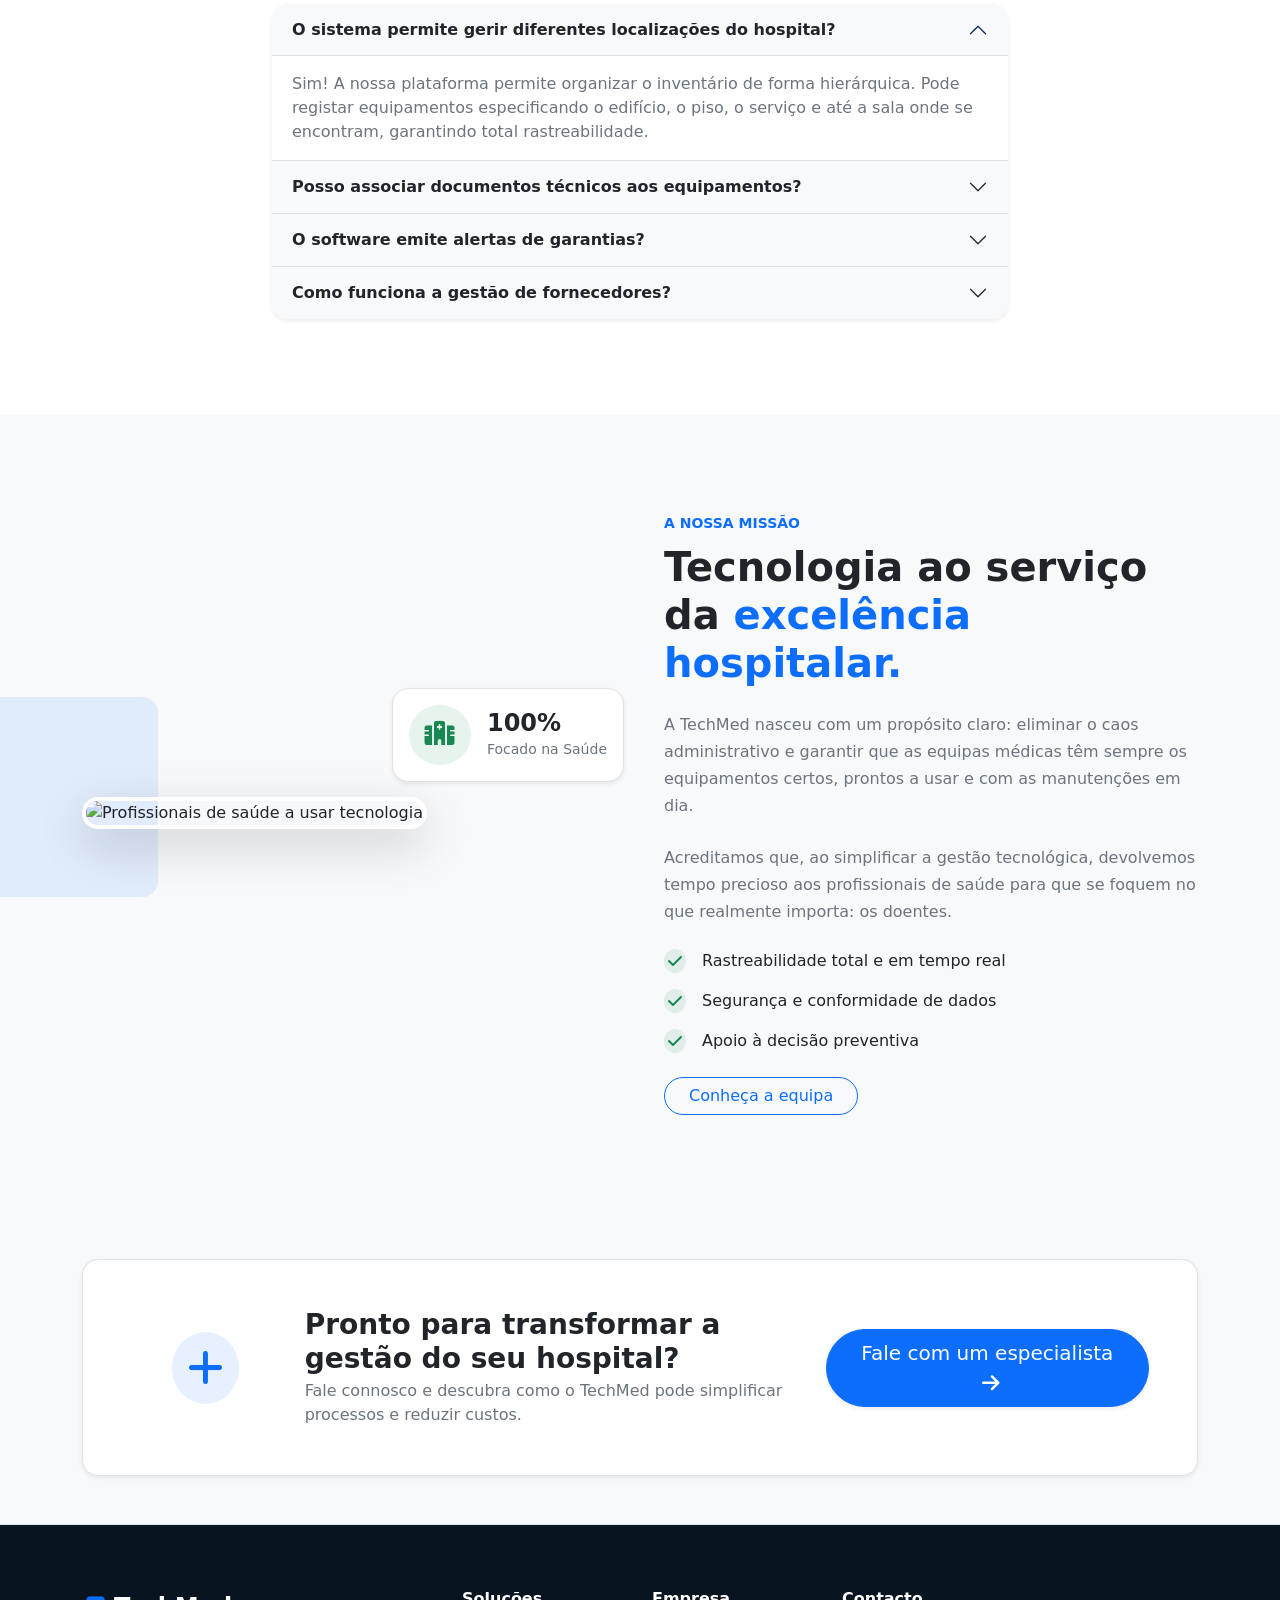
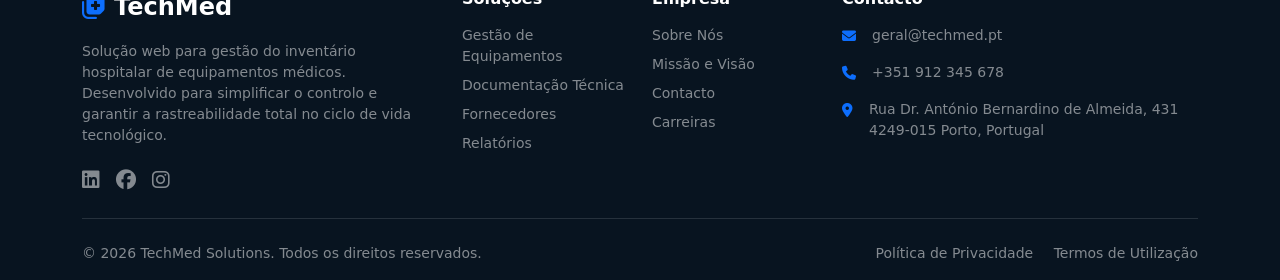
==== commit 9bce5399: "feat(public): implementação da secção da equipa e perfis de consultoria -Adição da secção #equipa ao" ====
--- a/public/index.html
+++ b/public/index.html
@@ -453,6 +453,85 @@
     </div>
   </div>
 </section>
+
+<!-- A Nossa Equipa -->
+
+    <section id="equipa" class="py-5 bg-white">
+        <div class="container py-5">
+            
+            <div class="row justify-content-center text-center mb-5">
+                <div class="col-lg-8">
+                    <span class="text-primary fw-bold text-uppercase small tracking-wide">Os Rostos por trás da Tecnologia</span>
+                    <h2 class="display-6 fw-bold text-dark mt-2">A Nossa Equipa</h2>
+                    <p class="text-secondary mt-3">Especialistas dedicados a criar as melhores soluções para a gestão hospitalar moderna.</p>
+                </div>
+            </div>
+
+            <div class="row g-4 justify-content-center">
+                
+                <div class="col-md-6 col-lg-4">
+                    <div class="card border-0 shadow-sm rounded-4 h-100 text-center p-4 hover-lift">
+                        <div class="mb-4 d-inline-block position-relative">
+                            <img src="https://images.unsplash.com/photo-1507003211169-0a1dd7228f2d?auto=format&fit=crop&w=300&q=80" alt="Lead Developer" class="rounded-circle shadow-sm border border-white border-4" style="width: 130px; height: 130px; object-fit: cover;">
+                            <span class="position-absolute bottom-0 end-0 bg-primary text-white p-2 rounded-circle shadow-sm" style="width: 40px; height: 40px;">
+                                <i class="fa-solid fa-code small"></i>
+                            </span>
+                        </div>
+                        <h5 class="fw-bold mb-1">Nome 1</h5>
+                        <span class="text-primary small fw-bold text-uppercase tracking-wider">Lead Developer & Founder</span>
+                        <p class="text-secondary mt-3 mb-4 small">
+                            Responsável pela arquitetura do sistema e implementação de toda a lógica backend em PHP e base de dados.
+                        </p>
+                        <div class="d-flex justify-content-center gap-3">
+                            <a href="#" class="text-secondary hover-primary"><i class="fa-brands fa-linkedin fs-5"></i></a>
+                            <a href="#" class="text-secondary hover-primary"><i class="fa-brands fa-github fs-5"></i></a>
+                        </div>
+                    </div>
+                </div>
+
+                <div class="col-md-6 col-lg-4">
+                    <div class="card border-0 shadow-sm rounded-4 h-100 text-center p-4 hover-lift">
+                        <div class="mb-4 d-inline-block position-relative">
+                            <img src="https://images.unsplash.com/photo-1494790108377-be9c29b29330?auto=format&fit=crop&w=300&q=80" alt="UI/UX Designer" class="rounded-circle shadow-sm border border-white border-4" style="width: 130px; height: 130px; object-fit: cover;">
+                            <span class="position-absolute bottom-0 end-0 bg-success text-white p-2 rounded-circle shadow-sm" style="width: 40px; height: 40px;">
+                                <i class="fa-solid fa-palette small"></i>
+                            </span>
+                        </div>
+                        <h5 class="fw-bold mb-1">Nome 2</h5>
+                        <span class="text-primary small fw-bold text-uppercase tracking-wider">UI/UX Designer</span>
+                        <p class="text-secondary mt-3 mb-4 small">
+                            Focada em garantir que o TechMed seja intuitivo e acessível para todos os profissionais de saúde.
+                        </p>
+                        <div class="d-flex justify-content-center gap-3">
+                            <a href="#" class="text-secondary hover-primary"><i class="fa-brands fa-linkedin fs-5"></i></a>
+                            <a href="#" class="text-secondary hover-primary"><i class="fa-brands fa-behance fs-5"></i></a>
+                        </div>
+                    </div>
+                </div>
+
+                <div class="col-md-6 col-lg-4">
+                    <div class="card border-0 shadow-sm rounded-4 h-100 text-center p-4 hover-lift">
+                        <div class="mb-4 d-inline-block position-relative">
+                            <img src="https://images.unsplash.com/photo-1519085360753-af0119f7cbe7?auto=format&fit=crop&w=300&q=80" alt="Product Manager" class="rounded-circle shadow-sm border border-white border-4" style="width: 130px; height: 130px; object-fit: cover;">
+                            <span class="position-absolute bottom-0 end-0 bg-info text-white p-2 rounded-circle shadow-sm" style="width: 40px; height: 40px;">
+                                <i class="fa-solid fa-stethoscope small"></i>
+                            </span>
+                        </div>
+                        <h5 class="fw-bold mb-1">Nome 3</h5>
+                        <span class="text-primary small fw-bold text-uppercase tracking-wider">Medical Consultant</span>
+                        <p class="text-secondary mt-3 mb-4 small">
+                            Consultor clínico que garante que o software cumpre as normas e necessidades reais do ambiente hospitalar.
+                        </p>
+                        <div class="d-flex justify-content-center gap-3">
+                            <a href="#" class="text-secondary hover-primary"><i class="fa-brands fa-linkedin fs-5"></i></a>
+                        </div>
+                    </div>
+                </div>
+
+            </div>
+        </div>
+    </section>
+
 
 <!-- FAQ -->
 
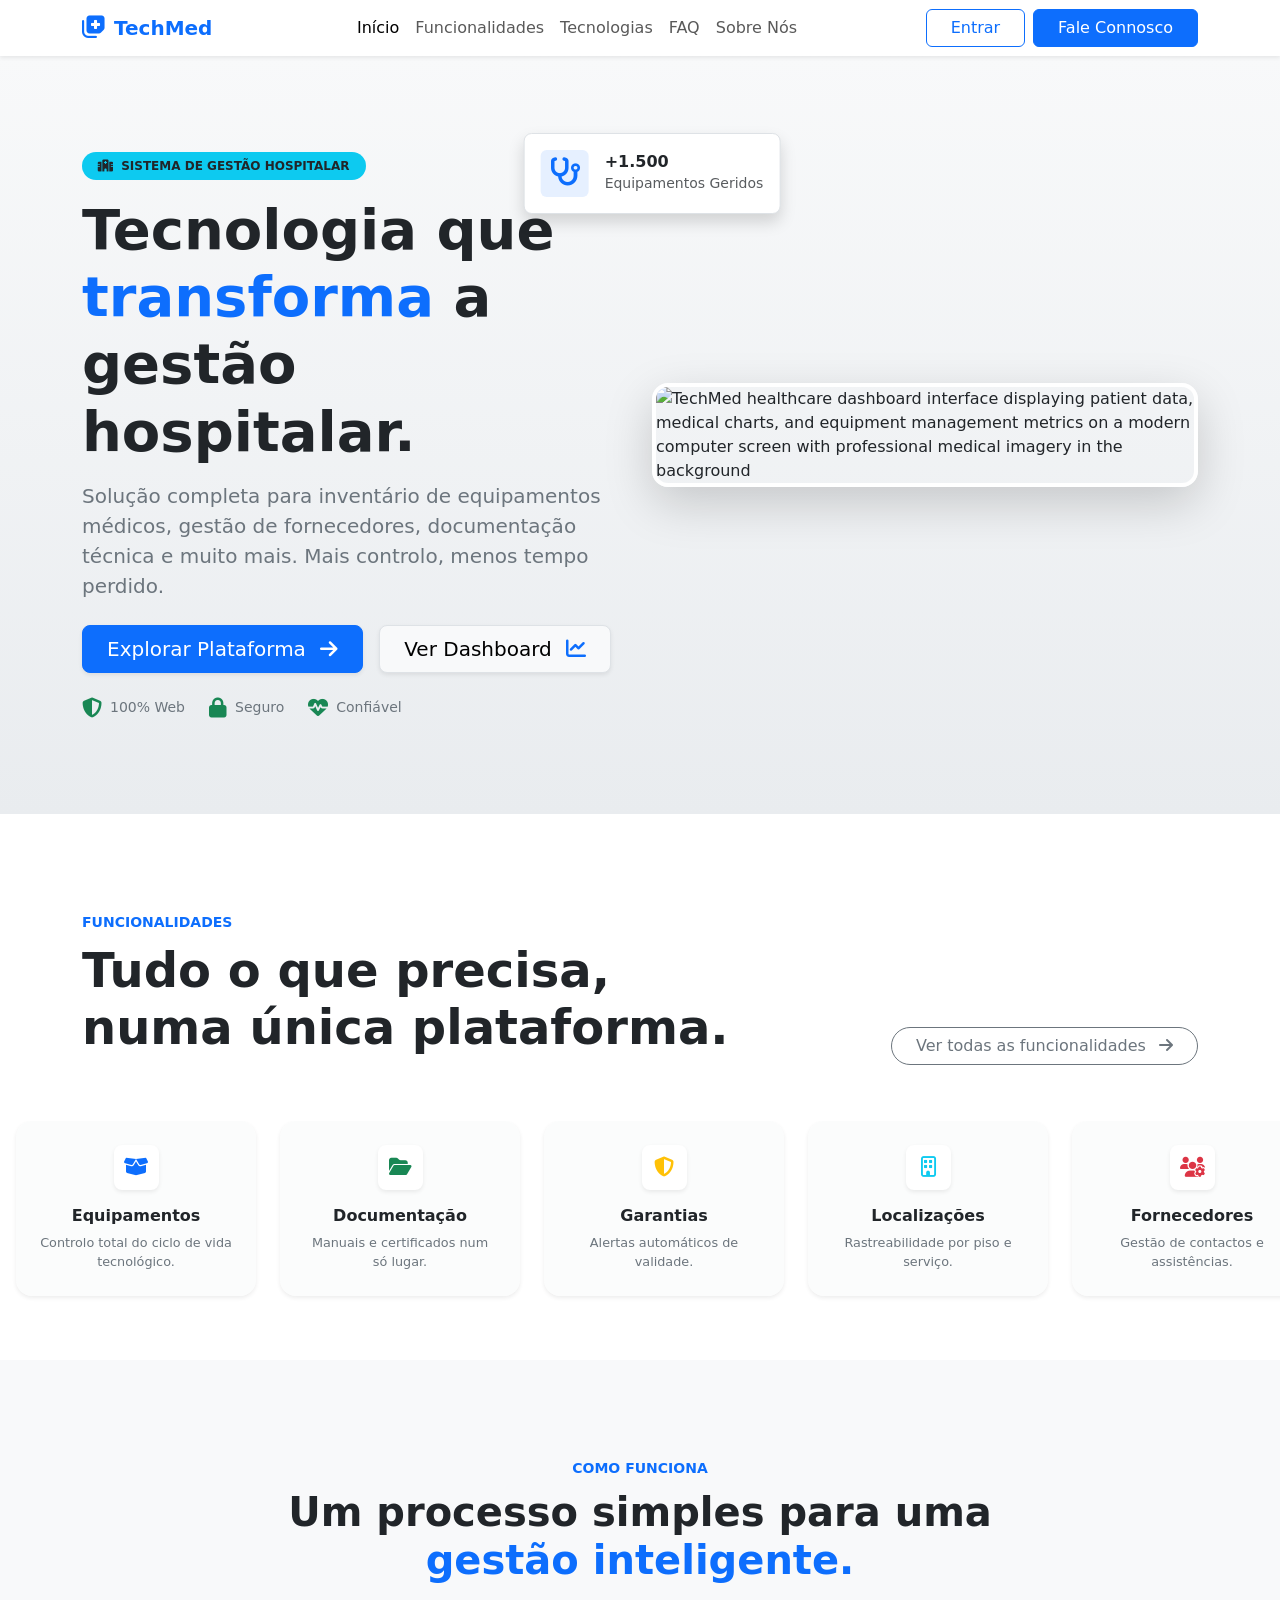
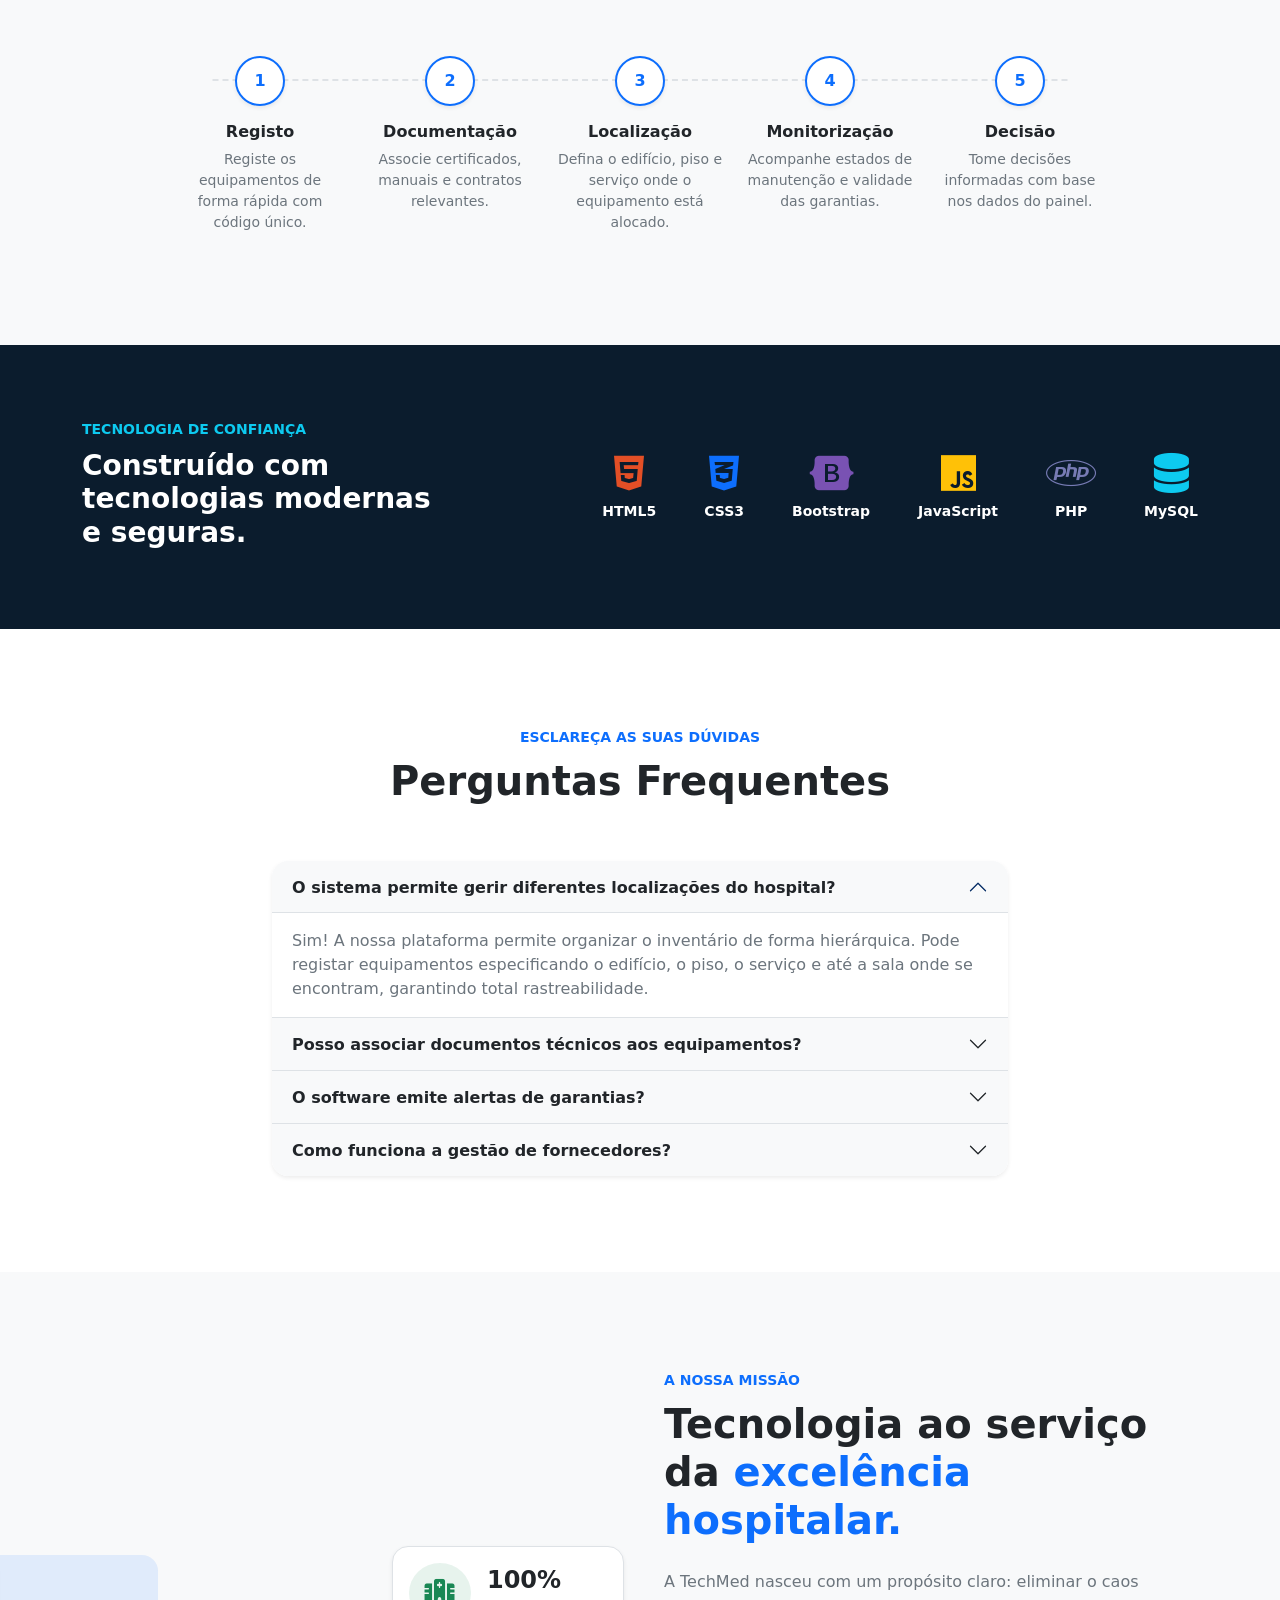
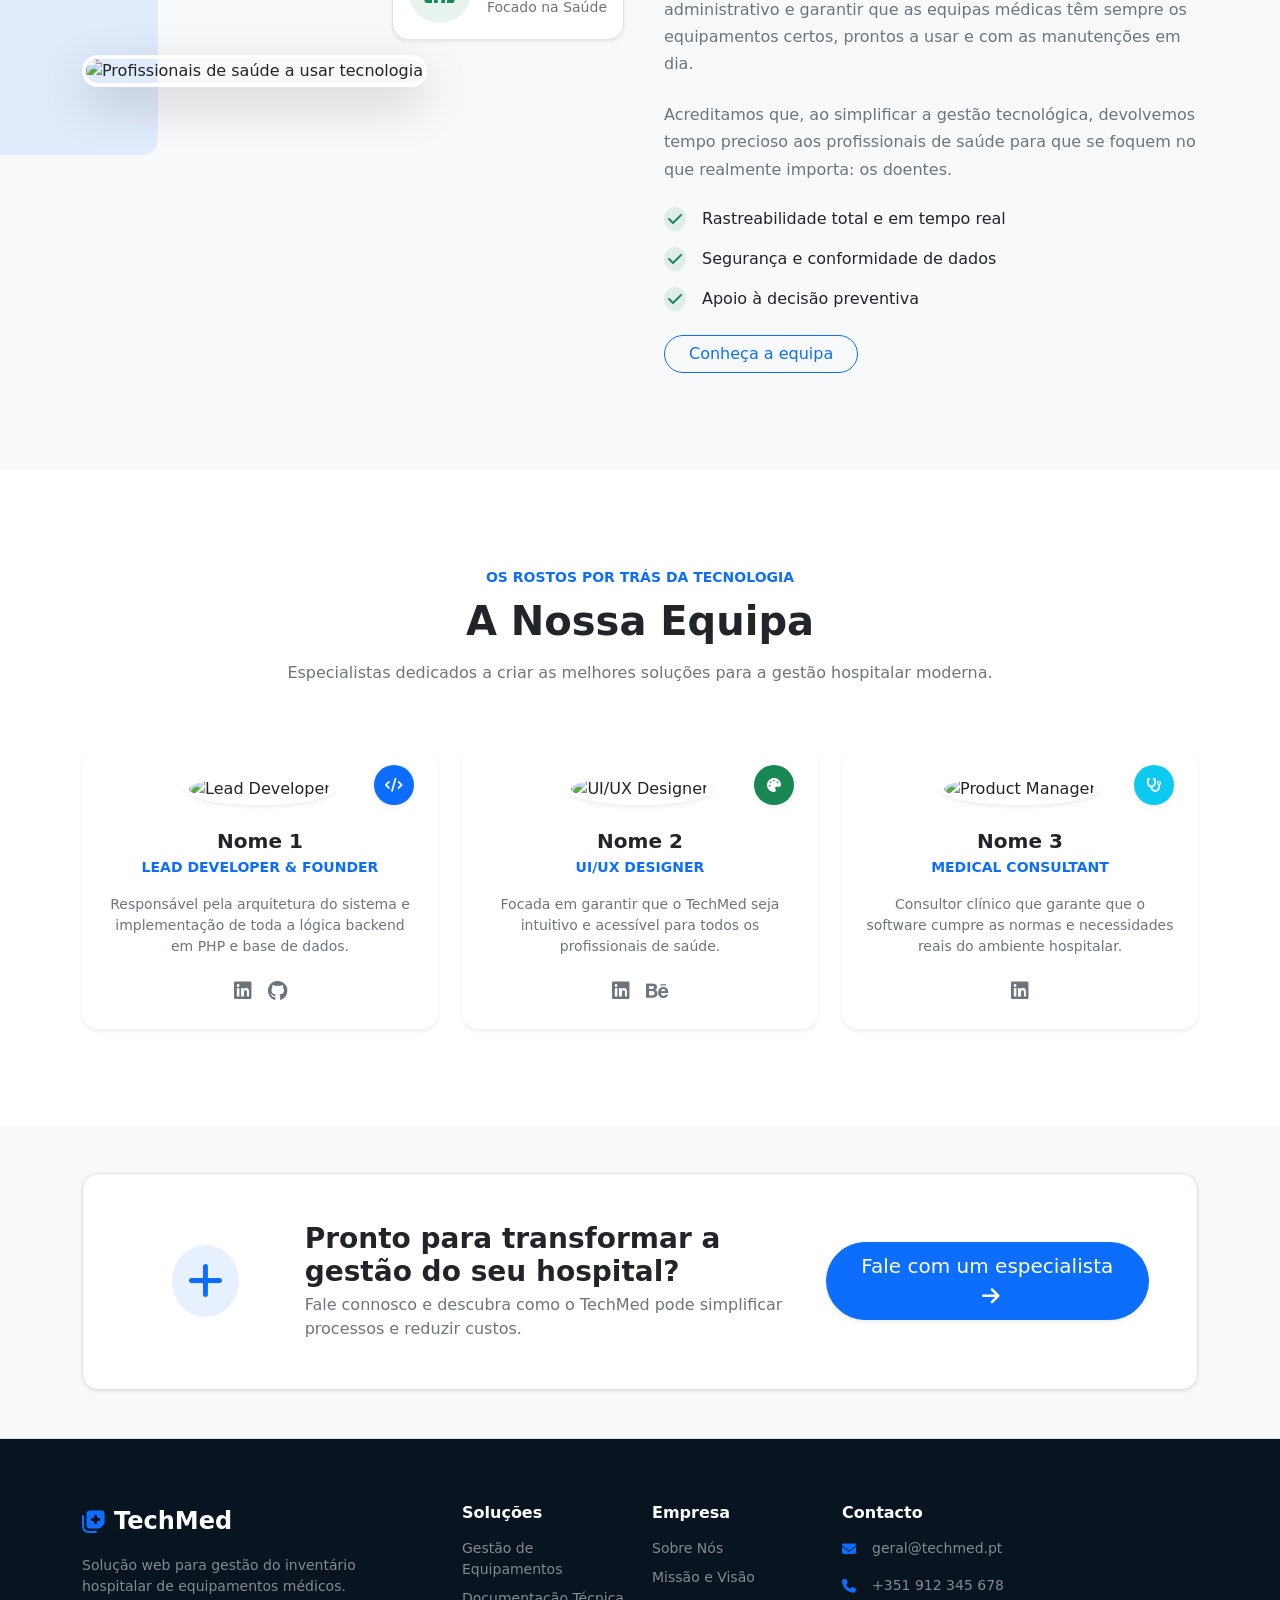
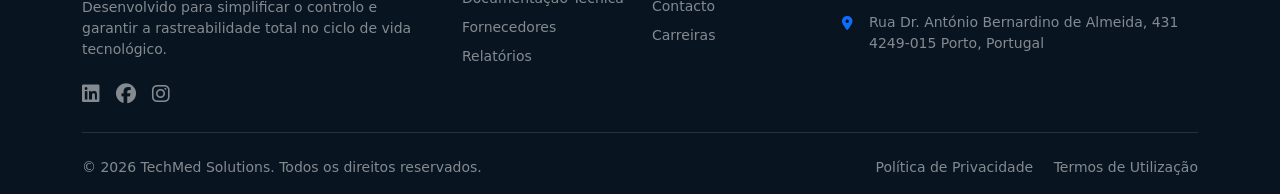
==== commit 960e8162: "feat(public): implementação de carrossel contínuo via css -Substituição do layout estático de funcio" ====
--- a/public/index.html
+++ b/public/index.html
@@ -11,7 +11,7 @@
     />
     <link rel="stylesheet" href="https://cdnjs.cloudflare.com/ajax/libs/font-awesome/6.4.0/css/all.min.css">
 
-    <link rel="stylesheet" href="../assets/css/1241251.css" />
+    <link rel="stylesheet" href="../assets/css/1241251.css"/>
   </head>
   <body>
     <script src="https://cdn.jsdelivr.net/npm/bootstrap@5.3.3/dist/js/bootstrap.bundle.min.js"></script>
@@ -127,7 +127,7 @@
 
               <div
                 class="position-absolute bottom-0 start-0 translate-middle-x bg-white p-3 rounded-3 shadow border d-none d-md-block"
-                style="margin-bottom: 10%"
+                style="margin-bottom: 50%"
               >
                 <div class="d-flex align-items-center gap-3">
                   <div
@@ -149,145 +149,166 @@
 
     <!-- SEÇÃO DE FUNCIONALIDADES  (CARDS VERTICAIS) -->
 
-    <section id="funcionalidades" class="py-5 bg-white">
-      <div class="container py-5">
-        <div class="row mb-5 align-items-end">
-          <div class="col-lg-8">
-            <span
-              class="text-primary fw-bold text-uppercase small tracking-wide"
-              >Funcionalidades</span
-            >
-            <h2 class="display-5 fw-bold text-dark mt-2">
-              Tudo o que precisa, <br />numa única plataforma.
-            </h2>
-          </div>
-          <div class="col-lg-4 text-lg-end mt-3 mt-lg-0">
-            <a
-              href="../private/login.php"
-              class="btn btn-outline-secondary rounded-pill px-4"
-            >
-              Ver todas as funcionalidades
-              <i class="fa-solid fa-arrow-right ms-2"></i>
-            </a>
-          </div>
-        </div>
-
-        <div class="row flex-nowrap overflow-x-auto pb-4 g-3">
-          <div class="col-9 col-md-4 col-lg-2">
-            <div
-              class="card h-100 border-0 shadow-sm rounded-4 p-3 bg-light bg-opacity-50 hover-lift text-center"
-            >
-              <div class="card-body p-2">
-                <div
-                  class="mb-3 text-primary bg-white shadow-sm d-inline-flex align-items-center justify-content-center rounded-3"
-                  style="width: 45px; height: 45px"
-                >
-                  <i class="fa-solid fa-box-open fs-5"></i>
-                </div>
-                <h6 class="card-title fw-bold">Equipamentos</h6>
-                <p class="card-text text-secondary" style="font-size: 0.8rem">
-                  Controlo total do ciclo de vida tecnológico.
-                </p>
-              </div>
-            </div>
-          </div>
-
-          <div class="col-9 col-md-4 col-lg-2">
-            <div
-              class="card h-100 border-0 shadow-sm rounded-4 p-3 bg-light bg-opacity-50 hover-lift text-center"
-            >
-              <div class="card-body p-2">
-                <div
-                  class="mb-3 text-success bg-white shadow-sm d-inline-flex align-items-center justify-content-center rounded-3"
-                  style="width: 45px; height: 45px"
-                >
-                  <i class="fa-solid fa-folder-open fs-5"></i>
-                </div>
-                <h6 class="card-title fw-bold">Documentação</h6>
-                <p class="card-text text-secondary" style="font-size: 0.8rem">
-                  Manuais e certificados num só lugar.
-                </p>
-              </div>
-            </div>
-          </div>
-
-          <div class="col-9 col-md-4 col-lg-2">
-            <div
-              class="card h-100 border-0 shadow-sm rounded-4 p-3 bg-light bg-opacity-50 hover-lift text-center"
-            >
-              <div class="card-body p-2">
-                <div
-                  class="mb-3 text-warning bg-white shadow-sm d-inline-flex align-items-center justify-content-center rounded-3"
-                  style="width: 45px; height: 45px"
-                >
-                  <i class="fa-solid fa-shield-halved fs-5"></i>
-                </div>
-                <h6 class="card-title fw-bold">Garantias</h6>
-                <p class="card-text text-secondary" style="font-size: 0.8rem">
-                  Alertas automáticos de validade.
-                </p>
-              </div>
-            </div>
-          </div>
-
-          <div class="col-9 col-md-4 col-lg-2">
-            <div
-              class="card h-100 border-0 shadow-sm rounded-4 p-3 bg-light bg-opacity-50 hover-lift text-center"
-            >
-              <div class="card-body p-2">
-                <div
-                  class="mb-3 text-info bg-white shadow-sm d-inline-flex align-items-center justify-content-center rounded-3"
-                  style="width: 45px; height: 45px"
-                >
-                  <i class="fa-regular fa-building fs-5"></i>
-                </div>
-                <h6 class="card-title fw-bold">Localizações</h6>
-                <p class="card-text text-secondary" style="font-size: 0.8rem">
-                  Rastreabilidade por piso e serviço.
-                </p>
-              </div>
-            </div>
-          </div>
-
-          <div class="col-9 col-md-4 col-lg-2">
-            <div
-              class="card h-100 border-0 shadow-sm rounded-4 p-3 bg-light bg-opacity-50 hover-lift text-center"
-            >
-              <div class="card-body p-2">
-                <div
-                  class="mb-3 text-danger bg-white shadow-sm d-inline-flex align-items-center justify-content-center rounded-3"
-                  style="width: 45px; height: 45px"
-                >
-                  <i class="fa-solid fa-users-gear fs-5"></i>
-                </div>
-                <h6 class="card-title fw-bold">Fornecedores</h6>
-                <p class="card-text text-secondary" style="font-size: 0.8rem">
-                  Gestão de contactos e assistências.
-                </p>
-              </div>
-            </div>
-          </div>
-
-          <div class="col-9 col-md-4 col-lg-2">
-            <div
-              class="card h-100 border-0 shadow-sm rounded-4 p-3 bg-light bg-opacity-50 hover-lift text-center"
-            >
-              <div class="card-body p-2">
-                <div
-                  class="mb-3 text-primary bg-white shadow-sm d-inline-flex align-items-center justify-content-center rounded-3"
-                  style="width: 45px; height: 45px"
-                >
-                  <i class="fa-solid fa-chart-pie fs-5"></i>
-                </div>
-                <h6 class="card-title fw-bold">Estatísticas</h6>
-                <p class="card-text text-secondary" style="font-size: 0.8rem">
-                  Dashboards para apoio à decisão.
-                </p>
-              </div>
-            </div>
-          </div>
-        </div>
-      </div>
+   <section id="funcionalidades" class="py-5 bg-white">
+        <div class="container py-5 mb-2">
+            <div class="row align-items-end">
+                <div class="col-lg-8">
+                    <span class="text-primary fw-bold text-uppercase small tracking-wide">Funcionalidades</span>
+                    <h2 class="display-5 fw-bold text-dark mt-2">
+                        Tudo o que precisa, <br>numa única plataforma.
+                    </h2>
+                </div>
+                <div class="col-lg-4 text-lg-end mt-3 mt-lg-0">
+                    <a href="../private/login.php" class="btn btn-outline-secondary rounded-pill px-4">
+                        Ver todas as funcionalidades <i class="fa-solid fa-arrow-right ms-2"></i>
+                    </a>
+                </div>
+            </div>
+        </div>
+
+        <div class="slider-container">
+            <div class="slider-track px-3">
+                
+                <div class="slider-group">
+                    <div class="slider-card">
+                        <div class="card h-100 border-0 shadow-sm rounded-4 p-3 bg-light bg-opacity-50 hover-lift text-center">
+                            <div class="card-body p-2">
+                                <div class="mb-3 text-primary bg-white shadow-sm d-inline-flex align-items-center justify-content-center rounded-3" style="width: 45px; height: 45px;">
+                                    <i class="fa-solid fa-box-open fs-5"></i>
+                                </div>
+                                <h6 class="card-title fw-bold">Equipamentos</h6>
+                                <p class="card-text text-secondary" style="font-size: 0.8rem;">Controlo total do ciclo de vida tecnológico.</p>
+                            </div>
+                        </div>
+                    </div>
+                    <div class="slider-card">
+                        <div class="card h-100 border-0 shadow-sm rounded-4 p-3 bg-light bg-opacity-50 hover-lift text-center">
+                            <div class="card-body p-2">
+                                <div class="mb-3 text-success bg-white shadow-sm d-inline-flex align-items-center justify-content-center rounded-3" style="width: 45px; height: 45px;">
+                                    <i class="fa-solid fa-folder-open fs-5"></i>
+                                </div>
+                                <h6 class="card-title fw-bold">Documentação</h6>
+                                <p class="card-text text-secondary" style="font-size: 0.8rem;">Manuais e certificados num só lugar.</p>
+                            </div>
+                        </div>
+                    </div>
+                    <div class="slider-card">
+                        <div class="card h-100 border-0 shadow-sm rounded-4 p-3 bg-light bg-opacity-50 hover-lift text-center">
+                            <div class="card-body p-2">
+                                <div class="mb-3 text-warning bg-white shadow-sm d-inline-flex align-items-center justify-content-center rounded-3" style="width: 45px; height: 45px;">
+                                    <i class="fa-solid fa-shield-halved fs-5"></i>
+                                </div>
+                                <h6 class="card-title fw-bold">Garantias</h6>
+                                <p class="card-text text-secondary" style="font-size: 0.8rem;">Alertas automáticos de validade.</p>
+                            </div>
+                        </div>
+                    </div>
+                    <div class="slider-card">
+                        <div class="card h-100 border-0 shadow-sm rounded-4 p-3 bg-light bg-opacity-50 hover-lift text-center">
+                            <div class="card-body p-2">
+                                <div class="mb-3 text-info bg-white shadow-sm d-inline-flex align-items-center justify-content-center rounded-3" style="width: 45px; height: 45px;">
+                                    <i class="fa-regular fa-building fs-5"></i>
+                                </div>
+                                <h6 class="card-title fw-bold">Localizações</h6>
+                                <p class="card-text text-secondary" style="font-size: 0.8rem;">Rastreabilidade por piso e serviço.</p>
+                            </div>
+                        </div>
+                    </div>
+                    <div class="slider-card">
+                        <div class="card h-100 border-0 shadow-sm rounded-4 p-3 bg-light bg-opacity-50 hover-lift text-center">
+                            <div class="card-body p-2">
+                                <div class="mb-3 text-danger bg-white shadow-sm d-inline-flex align-items-center justify-content-center rounded-3" style="width: 45px; height: 45px;">
+                                    <i class="fa-solid fa-users-gear fs-5"></i>
+                                </div>
+                                <h6 class="card-title fw-bold">Fornecedores</h6>
+                                <p class="card-text text-secondary" style="font-size: 0.8rem;">Gestão de contactos e assistências.</p>
+                            </div>
+                        </div>
+                    </div>
+                    <div class="slider-card">
+                        <div class="card h-100 border-0 shadow-sm rounded-4 p-3 bg-light bg-opacity-50 hover-lift text-center">
+                            <div class="card-body p-2">
+                                <div class="mb-3 text-primary bg-white shadow-sm d-inline-flex align-items-center justify-content-center rounded-3" style="width: 45px; height: 45px;">
+                                    <i class="fa-solid fa-chart-pie fs-5"></i>
+                                </div>
+                                <h6 class="card-title fw-bold">Estatísticas</h6>
+                                <p class="card-text text-secondary" style="font-size: 0.8rem;">Dashboards para apoio à decisão.</p>
+                            </div>
+                        </div>
+                    </div>
+                </div>
+
+                <div class="slider-group">
+                    <div class="slider-card">
+                        <div class="card h-100 border-0 shadow-sm rounded-4 p-3 bg-light bg-opacity-50 hover-lift text-center">
+                            <div class="card-body p-2">
+                                <div class="mb-3 text-primary bg-white shadow-sm d-inline-flex align-items-center justify-content-center rounded-3" style="width: 45px; height: 45px;">
+                                    <i class="fa-solid fa-box-open fs-5"></i>
+                                </div>
+                                <h6 class="card-title fw-bold">Equipamentos</h6>
+                                <p class="card-text text-secondary" style="font-size: 0.8rem;">Controlo total do ciclo de vida tecnológico.</p>
+                            </div>
+                        </div>
+                    </div>
+                    <div class="slider-card">
+                        <div class="card h-100 border-0 shadow-sm rounded-4 p-3 bg-light bg-opacity-50 hover-lift text-center">
+                            <div class="card-body p-2">
+                                <div class="mb-3 text-success bg-white shadow-sm d-inline-flex align-items-center justify-content-center rounded-3" style="width: 45px; height: 45px;">
+                                    <i class="fa-solid fa-folder-open fs-5"></i>
+                                </div>
+                                <h6 class="card-title fw-bold">Documentação</h6>
+                                <p class="card-text text-secondary" style="font-size: 0.8rem;">Manuais e certificados num só lugar.</p>
+                            </div>
+                        </div>
+                    </div>
+                    <div class="slider-card">
+                        <div class="card h-100 border-0 shadow-sm rounded-4 p-3 bg-light bg-opacity-50 hover-lift text-center">
+                            <div class="card-body p-2">
+                                <div class="mb-3 text-warning bg-white shadow-sm d-inline-flex align-items-center justify-content-center rounded-3" style="width: 45px; height: 45px;">
+                                    <i class="fa-solid fa-shield-halved fs-5"></i>
+                                </div>
+                                <h6 class="card-title fw-bold">Garantias</h6>
+                                <p class="card-text text-secondary" style="font-size: 0.8rem;">Alertas automáticos de validade.</p>
+                            </div>
+                        </div>
+                    </div>
+                    <div class="slider-card">
+                        <div class="card h-100 border-0 shadow-sm rounded-4 p-3 bg-light bg-opacity-50 hover-lift text-center">
+                            <div class="card-body p-2">
+                                <div class="mb-3 text-info bg-white shadow-sm d-inline-flex align-items-center justify-content-center rounded-3" style="width: 45px; height: 45px;">
+                                    <i class="fa-regular fa-building fs-5"></i>
+                                </div>
+                                <h6 class="card-title fw-bold">Localizações</h6>
+                                <p class="card-text text-secondary" style="font-size: 0.8rem;">Rastreabilidade por piso e serviço.</p>
+                            </div>
+                        </div>
+                    </div>
+                    <div class="slider-card">
+                        <div class="card h-100 border-0 shadow-sm rounded-4 p-3 bg-light bg-opacity-50 hover-lift text-center">
+                            <div class="card-body p-2">
+                                <div class="mb-3 text-danger bg-white shadow-sm d-inline-flex align-items-center justify-content-center rounded-3" style="width: 45px; height: 45px;">
+                                    <i class="fa-solid fa-users-gear fs-5"></i>
+                                </div>
+                                <h6 class="card-title fw-bold">Fornecedores</h6>
+                                <p class="card-text text-secondary" style="font-size: 0.8rem;">Gestão de contactos e assistências.</p>
+                            </div>
+                        </div>
+                    </div>
+                    <div class="slider-card">
+                        <div class="card h-100 border-0 shadow-sm rounded-4 p-3 bg-light bg-opacity-50 hover-lift text-center">
+                            <div class="card-body p-2">
+                                <div class="mb-3 text-primary bg-white shadow-sm d-inline-flex align-items-center justify-content-center rounded-3" style="width: 45px; height: 45px;">
+                                    <i class="fa-solid fa-chart-pie fs-5"></i>
+                                </div>
+                                <h6 class="card-title fw-bold">Estatísticas</h6>
+                                <p class="card-text text-secondary" style="font-size: 0.8rem;">Dashboards para apoio à decisão.</p>
+                            </div>
+                        </div>
+                    </div>
+                </div>
+
+            </div>
+        </div>
     </section>
 
     <!-- Como Funciona -->
@@ -454,85 +475,6 @@
   </div>
 </section>
 
-<!-- A Nossa Equipa -->
-
-    <section id="equipa" class="py-5 bg-white">
-        <div class="container py-5">
-            
-            <div class="row justify-content-center text-center mb-5">
-                <div class="col-lg-8">
-                    <span class="text-primary fw-bold text-uppercase small tracking-wide">Os Rostos por trás da Tecnologia</span>
-                    <h2 class="display-6 fw-bold text-dark mt-2">A Nossa Equipa</h2>
-                    <p class="text-secondary mt-3">Especialistas dedicados a criar as melhores soluções para a gestão hospitalar moderna.</p>
-                </div>
-            </div>
-
-            <div class="row g-4 justify-content-center">
-                
-                <div class="col-md-6 col-lg-4">
-                    <div class="card border-0 shadow-sm rounded-4 h-100 text-center p-4 hover-lift">
-                        <div class="mb-4 d-inline-block position-relative">
-                            <img src="https://images.unsplash.com/photo-1507003211169-0a1dd7228f2d?auto=format&fit=crop&w=300&q=80" alt="Lead Developer" class="rounded-circle shadow-sm border border-white border-4" style="width: 130px; height: 130px; object-fit: cover;">
-                            <span class="position-absolute bottom-0 end-0 bg-primary text-white p-2 rounded-circle shadow-sm" style="width: 40px; height: 40px;">
-                                <i class="fa-solid fa-code small"></i>
-                            </span>
-                        </div>
-                        <h5 class="fw-bold mb-1">Nome 1</h5>
-                        <span class="text-primary small fw-bold text-uppercase tracking-wider">Lead Developer & Founder</span>
-                        <p class="text-secondary mt-3 mb-4 small">
-                            Responsável pela arquitetura do sistema e implementação de toda a lógica backend em PHP e base de dados.
-                        </p>
-                        <div class="d-flex justify-content-center gap-3">
-                            <a href="#" class="text-secondary hover-primary"><i class="fa-brands fa-linkedin fs-5"></i></a>
-                            <a href="#" class="text-secondary hover-primary"><i class="fa-brands fa-github fs-5"></i></a>
-                        </div>
-                    </div>
-                </div>
-
-                <div class="col-md-6 col-lg-4">
-                    <div class="card border-0 shadow-sm rounded-4 h-100 text-center p-4 hover-lift">
-                        <div class="mb-4 d-inline-block position-relative">
-                            <img src="https://images.unsplash.com/photo-1494790108377-be9c29b29330?auto=format&fit=crop&w=300&q=80" alt="UI/UX Designer" class="rounded-circle shadow-sm border border-white border-4" style="width: 130px; height: 130px; object-fit: cover;">
-                            <span class="position-absolute bottom-0 end-0 bg-success text-white p-2 rounded-circle shadow-sm" style="width: 40px; height: 40px;">
-                                <i class="fa-solid fa-palette small"></i>
-                            </span>
-                        </div>
-                        <h5 class="fw-bold mb-1">Nome 2</h5>
-                        <span class="text-primary small fw-bold text-uppercase tracking-wider">UI/UX Designer</span>
-                        <p class="text-secondary mt-3 mb-4 small">
-                            Focada em garantir que o TechMed seja intuitivo e acessível para todos os profissionais de saúde.
-                        </p>
-                        <div class="d-flex justify-content-center gap-3">
-                            <a href="#" class="text-secondary hover-primary"><i class="fa-brands fa-linkedin fs-5"></i></a>
-                            <a href="#" class="text-secondary hover-primary"><i class="fa-brands fa-behance fs-5"></i></a>
-                        </div>
-                    </div>
-                </div>
-
-                <div class="col-md-6 col-lg-4">
-                    <div class="card border-0 shadow-sm rounded-4 h-100 text-center p-4 hover-lift">
-                        <div class="mb-4 d-inline-block position-relative">
-                            <img src="https://images.unsplash.com/photo-1519085360753-af0119f7cbe7?auto=format&fit=crop&w=300&q=80" alt="Product Manager" class="rounded-circle shadow-sm border border-white border-4" style="width: 130px; height: 130px; object-fit: cover;">
-                            <span class="position-absolute bottom-0 end-0 bg-info text-white p-2 rounded-circle shadow-sm" style="width: 40px; height: 40px;">
-                                <i class="fa-solid fa-stethoscope small"></i>
-                            </span>
-                        </div>
-                        <h5 class="fw-bold mb-1">Nome 3</h5>
-                        <span class="text-primary small fw-bold text-uppercase tracking-wider">Medical Consultant</span>
-                        <p class="text-secondary mt-3 mb-4 small">
-                            Consultor clínico que garante que o software cumpre as normas e necessidades reais do ambiente hospitalar.
-                        </p>
-                        <div class="d-flex justify-content-center gap-3">
-                            <a href="#" class="text-secondary hover-primary"><i class="fa-brands fa-linkedin fs-5"></i></a>
-                        </div>
-                    </div>
-                </div>
-
-            </div>
-        </div>
-    </section>
-
-
 <!-- FAQ -->
 
 <section id="faq" class="py-5 bg-white">
@@ -667,8 +609,86 @@
         </div>
     </section>
 
+    <!-- A Nossa Equipa -->
+
+    <section id="equipa" class="py-5 bg-white">
+        <div class="container py-5">
+            
+            <div class="row justify-content-center text-center mb-5">
+                <div class="col-lg-8">
+                    <span class="text-primary fw-bold text-uppercase small tracking-wide">Os Rostos por trás da Tecnologia</span>
+                    <h2 class="display-6 fw-bold text-dark mt-2">A Nossa Equipa</h2>
+                    <p class="text-secondary mt-3">Especialistas dedicados a criar as melhores soluções para a gestão hospitalar moderna.</p>
+                </div>
+            </div>
+
+            <div class="row g-4 justify-content-center">
+                
+                <div class="col-md-6 col-lg-4">
+                    <div class="card border-0 shadow-sm rounded-4 h-100 text-center p-4 hover-lift">
+                        <div class="mb-4 d-inline-block position-relative">
+                            <img src="https://images.unsplash.com/photo-1507003211169-0a1dd7228f2d?auto=format&fit=crop&w=300&q=80" alt="Lead Developer" class="rounded-circle shadow-sm border border-white border-4" style="width: 130px; height: 130px; object-fit: cover;">
+                            <span class="position-absolute bottom-0 end-0 bg-primary text-white p-2 rounded-circle shadow-sm" style="width: 40px; height: 40px;">
+                                <i class="fa-solid fa-code small"></i>
+                            </span>
+                        </div>
+                        <h5 class="fw-bold mb-1">Nome 1</h5>
+                        <span class="text-primary small fw-bold text-uppercase tracking-wider">Lead Developer & Founder</span>
+                        <p class="text-secondary mt-3 mb-4 small">
+                            Responsável pela arquitetura do sistema e implementação de toda a lógica backend em PHP e base de dados.
+                        </p>
+                        <div class="d-flex justify-content-center gap-3">
+                            <a href="#" class="text-secondary hover-primary"><i class="fa-brands fa-linkedin fs-5"></i></a>
+                            <a href="#" class="text-secondary hover-primary"><i class="fa-brands fa-github fs-5"></i></a>
+                        </div>
+                    </div>
+                </div>
+
+                <div class="col-md-6 col-lg-4">
+                    <div class="card border-0 shadow-sm rounded-4 h-100 text-center p-4 hover-lift">
+                        <div class="mb-4 d-inline-block position-relative">
+                            <img src="https://images.unsplash.com/photo-1494790108377-be9c29b29330?auto=format&fit=crop&w=300&q=80" alt="UI/UX Designer" class="rounded-circle shadow-sm border border-white border-4" style="width: 130px; height: 130px; object-fit: cover;">
+                            <span class="position-absolute bottom-0 end-0 bg-success text-white p-2 rounded-circle shadow-sm" style="width: 40px; height: 40px;">
+                                <i class="fa-solid fa-palette small"></i>
+                            </span>
+                        </div>
+                        <h5 class="fw-bold mb-1">Nome 2</h5>
+                        <span class="text-primary small fw-bold text-uppercase tracking-wider">UI/UX Designer</span>
+                        <p class="text-secondary mt-3 mb-4 small">
+                            Focada em garantir que o TechMed seja intuitivo e acessível para todos os profissionais de saúde.
+                        </p>
+                        <div class="d-flex justify-content-center gap-3">
+                            <a href="#" class="text-secondary hover-primary"><i class="fa-brands fa-linkedin fs-5"></i></a>
+                            <a href="#" class="text-secondary hover-primary"><i class="fa-brands fa-behance fs-5"></i></a>
+                        </div>
+                    </div>
+                </div>
+
+                <div class="col-md-6 col-lg-4">
+                    <div class="card border-0 shadow-sm rounded-4 h-100 text-center p-4 hover-lift">
+                        <div class="mb-4 d-inline-block position-relative">
+                            <img src="https://images.unsplash.com/photo-1519085360753-af0119f7cbe7?auto=format&fit=crop&w=300&q=80" alt="Product Manager" class="rounded-circle shadow-sm border border-white border-4" style="width: 130px; height: 130px; object-fit: cover;">
+                            <span class="position-absolute bottom-0 end-0 bg-info text-white p-2 rounded-circle shadow-sm" style="width: 40px; height: 40px;">
+                                <i class="fa-solid fa-stethoscope small"></i>
+                            </span>
+                        </div>
+                        <h5 class="fw-bold mb-1">Nome 3</h5>
+                        <span class="text-primary small fw-bold text-uppercase tracking-wider">Medical Consultant</span>
+                        <p class="text-secondary mt-3 mb-4 small">
+                            Consultor clínico que garante que o software cumpre as normas e necessidades reais do ambiente hospitalar.
+                        </p>
+                        <div class="d-flex justify-content-center gap-3">
+                            <a href="#" class="text-secondary hover-primary"><i class="fa-brands fa-linkedin fs-5"></i></a>
+                        </div>
+                    </div>
+                </div>
+
+            </div>
+        </div>
+    </section>
 
 <!-- Call to Action Section -->
+
 <section class="py-5 bg-light border-bottom">
   <div class="container">
     <div class="bg-white rounded-4 shadow-sm border p-4 p-md-5">
@@ -699,6 +719,7 @@
 </section>
 
     <!-- Rodapé -->
+
     <footer class="text-white pt-5 pb-3" style="background-color: #081420">
       <div class="container pt-3">
         <div class="row mb-4">
--- a/assets/css/1241251.css
+++ b/assets/css/1241251.css
@@ -1 +1,40 @@
-/* Estilos para o site */+/* Estilos para o site */
+
+/* ==========================================
+   ANIMAÇÃO DO CARROSSEL CONTÍNUO (Funcionalidades)
+   ========================================== */
+   
+.slider-container {
+    overflow: hidden;
+    width: 100%;
+    position: relative;
+    padding-bottom: 1rem;
+}
+
+.slider-track {
+    display: flex;
+    width: max-content;
+    /* Aumenta ou diminui os 30s para alterar a velocidade */
+    animation: carrosselContinuo 30s linear infinite; 
+}
+
+/* Pausa a animação quando o utilizador passa o rato para conseguir ler */
+.slider-track:hover {
+    animation-play-state: paused;
+}
+
+.slider-group {
+    display: flex;
+    gap: 1.5rem;
+    padding-right: 1.5rem; /* Mantém o espaçamento igual entre os dois grupos */
+}
+
+.slider-card {
+    width: 240px; /* Mantém os cartões com o tamanho perfeito da tua imagem */
+    flex-shrink: 0;
+}
+
+@keyframes carrosselContinuo {
+    0% { transform: translateX(0); }
+    100% { transform: translateX(-50%); } /* Move exatamente metade da largura total */
+}
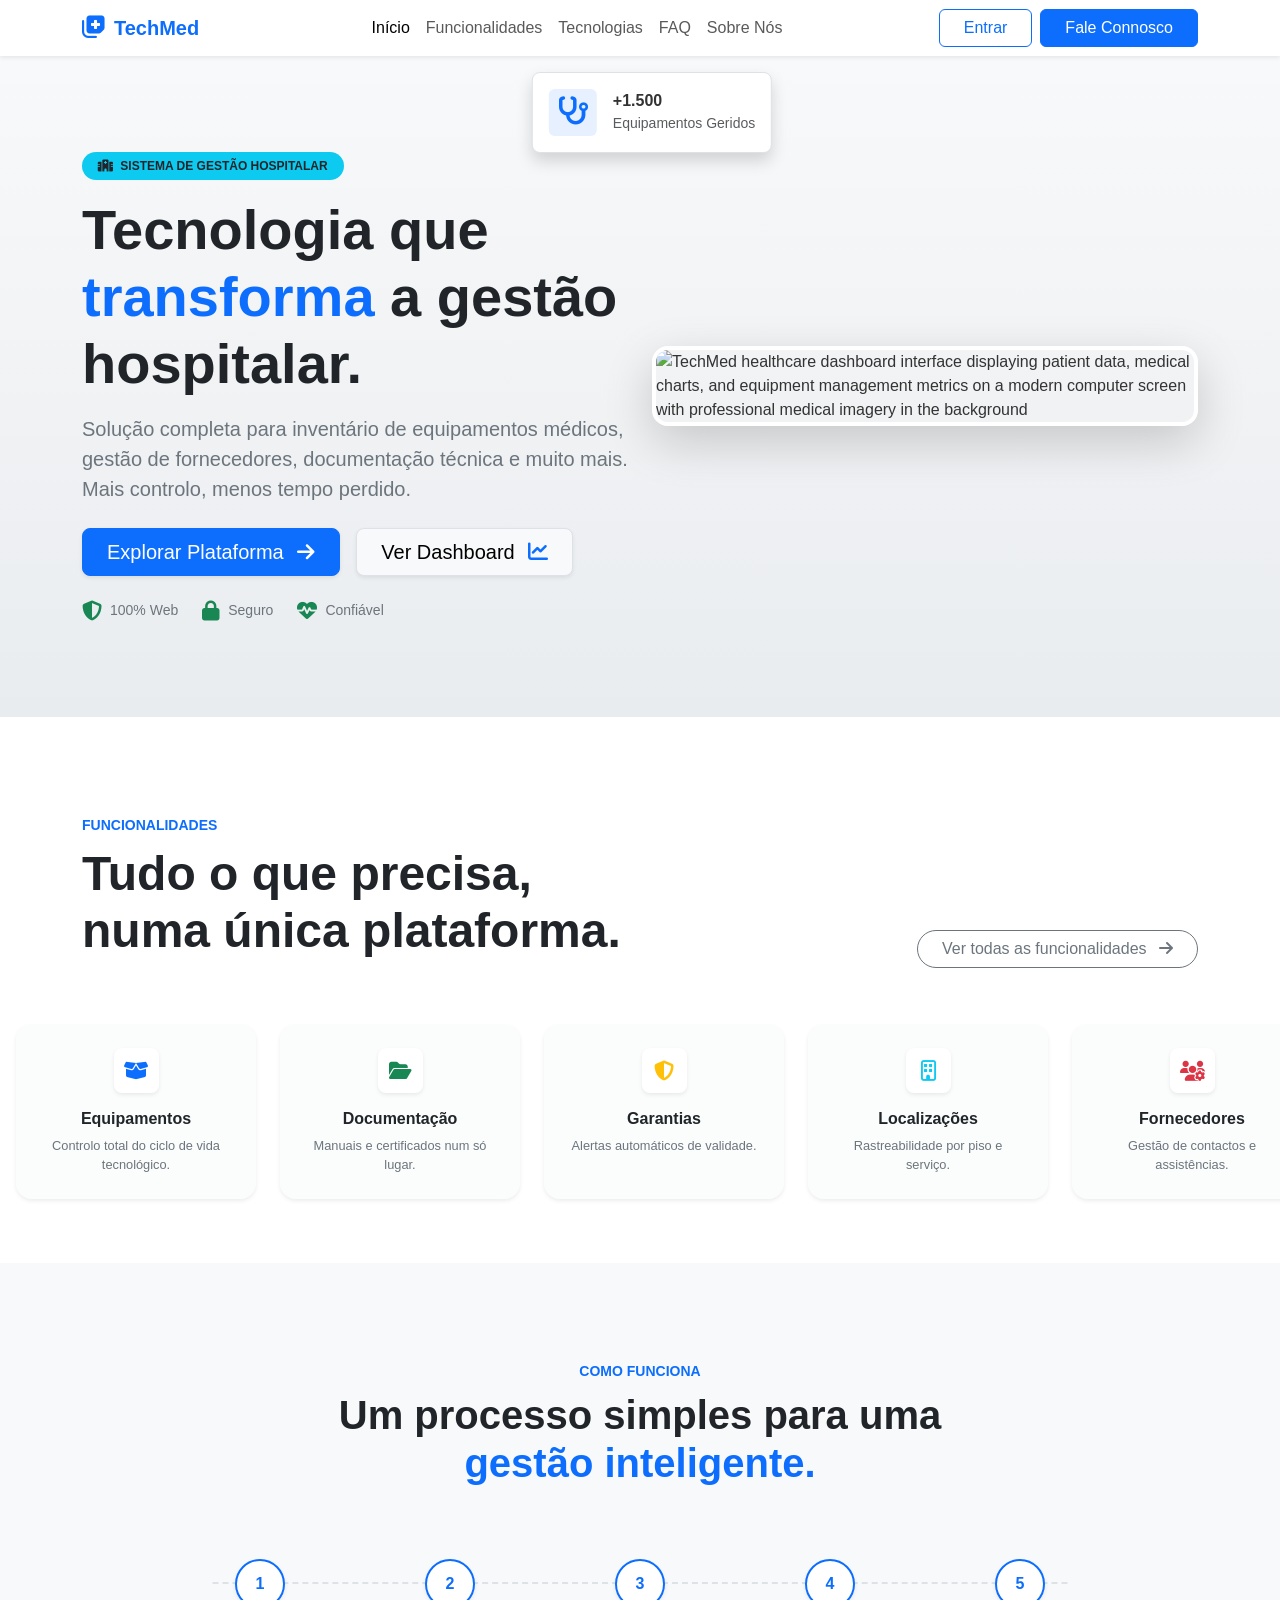
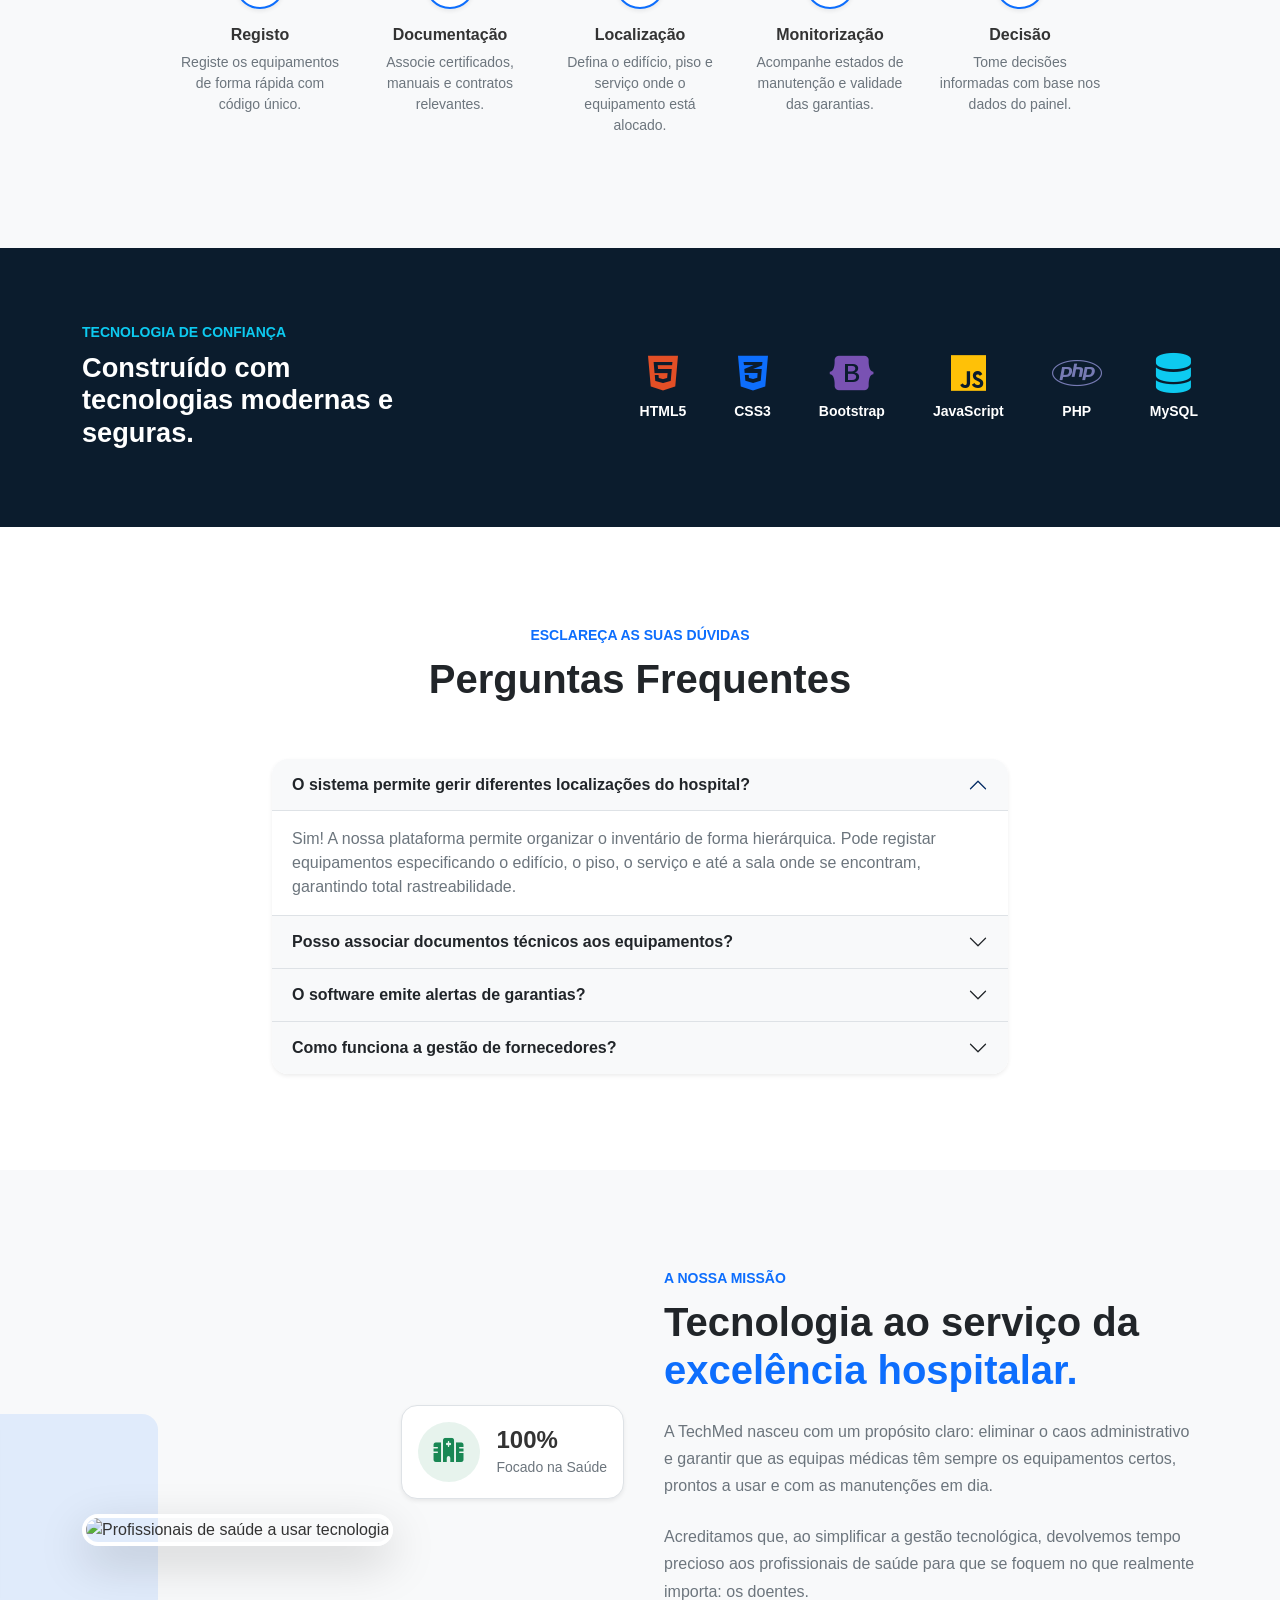
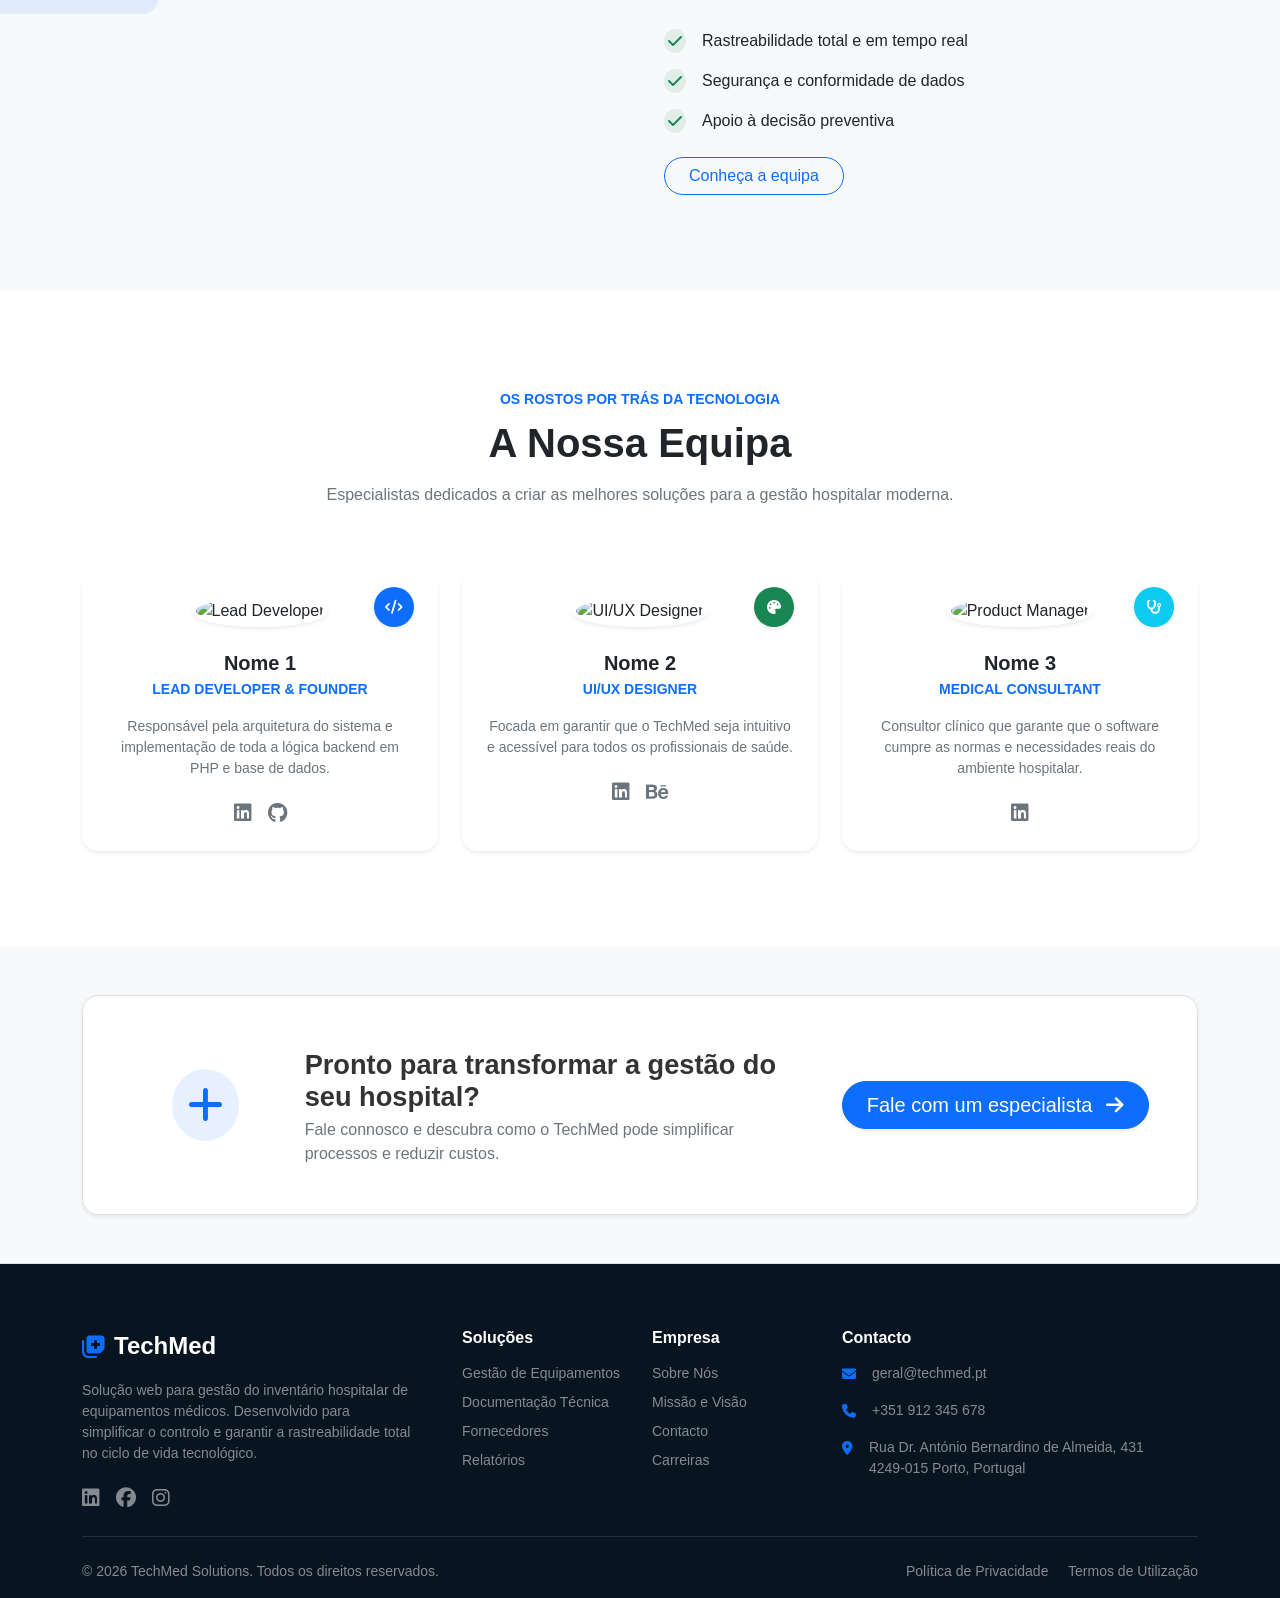
==== commit f700f321: "refactor(project): reorganização de pastas do login e correção de rotas Migração do ficheiro login.p" ====
--- a/public/index.html
+++ b/public/index.html
@@ -44,11 +44,7 @@
     <li class="nav-item"><a class="nav-link" href="#sobre">Sobre Nós</a></li>
 </ul>
           <div class="d-flex gap-2">
-            <a
-              href="../private/login.php"
-              class="btn btn-outline-primary px-4 fw-medium"
-              >Entrar</a
-            >
+           <a href="login.php" class="btn btn-outline-primary px-4 fw-medium">Entrar</a>
             <a href="#contacto" class="btn btn-primary px-4 fw-medium"
               >Fale Connosco</a
             >
--- a/assets/css/1241251.css
+++ b/assets/css/1241251.css
@@ -3,38 +3,428 @@
 /* ==========================================
    ANIMAÇÃO DO CARROSSEL CONTÍNUO (Funcionalidades)
    ========================================== */
-   
+
 .slider-container {
-    overflow: hidden;
-    width: 100%;
-    position: relative;
-    padding-bottom: 1rem;
+  overflow: hidden;
+  width: 100%;
+  position: relative;
+  padding-bottom: 1rem;
 }
 
 .slider-track {
-    display: flex;
-    width: max-content;
-    /* Aumenta ou diminui os 30s para alterar a velocidade */
-    animation: carrosselContinuo 30s linear infinite; 
+  display: flex;
+  width: max-content;
+  /* Aumenta ou diminui os 30s para alterar a velocidade */
+  animation: carrosselContinuo 30s linear infinite;
 }
 
 /* Pausa a animação quando o utilizador passa o rato para conseguir ler */
 .slider-track:hover {
-    animation-play-state: paused;
+  animation-play-state: paused;
 }
 
 .slider-group {
-    display: flex;
-    gap: 1.5rem;
-    padding-right: 1.5rem; /* Mantém o espaçamento igual entre os dois grupos */
+  display: flex;
+  gap: 1.5rem;
+  padding-right: 1.5rem; /* Mantém o espaçamento igual entre os dois grupos */
 }
 
 .slider-card {
-    width: 240px; /* Mantém os cartões com o tamanho perfeito da tua imagem */
-    flex-shrink: 0;
+  width: 240px; /* Mantém os cartões com o tamanho perfeito da imagem */
+  flex-shrink: 0;
 }
 
 @keyframes carrosselContinuo {
-    0% { transform: translateX(0); }
-    100% { transform: translateX(-50%); } /* Move exatamente metade da largura total */
+  0% {
+    transform: translateX(0);
+  }
+  100% {
+    transform: translateX(-50%);
+  } /* Move exatamente metade da largura total */
+}
+/* ==========================================
+   ESTILOS GIRA E FUNCIONAIS (Dashboard)
+   ========================================== */
+
+/* 1. RESET E FUNDO GLOBAL */
+
+body {
+    margin: 0;
+    padding: 0;
+    background-color: #f8f9fc;
+    font-family: 'Inter', -apple-system, sans-serif;
+    color: #333;
+}
+
+/* 2. SIDEBAR */
+
+.sidebar {
+    width: 250px;
+    height: 100vh;
+    background-color: #0b1b35;
+    color: #ffffff;
+    position: fixed;
+    top: 0;
+    left: 0;
+    z-index: 1000;
+    padding: 20px;
+}
+
+.sidebar-brand {
+    font-size: 1.5rem;
+    font-weight: 800;
+    margin-bottom: 40px;
+    display: flex;
+    align-items: center;
+}
+
+.sidebar-link {
+    color: #aeb9ce;
+    text-decoration: none;
+    padding: 12px 15px;
+    border-radius: 10px;
+    display: flex;
+    align-items: center;
+    margin-bottom: 8px;
+    transition: 0.3s ease;
+}
+
+.sidebar-link.active, .sidebar-link:hover {
+    background: #1a73e8;
+    color: #fff;
+}
+
+.sidebar-link i { margin-right: 12px; }
+
+
+/* --- 2.1. Toggle da Sidebar --- */
+
+/* Transição suave para a sidebar e para o conteúdo principal */
+.sidebar, .main-wrapper {
+    transition: all 0.3s cubic-bezier(0.4, 0, 0.2, 1);
+}
+
+/* Quando a sidebar tem a classe .collapsed */
+.sidebar.collapsed {
+    width: 80px;
+    padding: 20px 15px;
+}
+
+/* Esconder os textos (spans) quando colapsado */
+.sidebar.collapsed .sidebar-text {
+    display: none !important;
+}
+
+/* Rodar o ícone de setas */
+.sidebar.collapsed #toggleIcon {
+    transform: rotate(180deg);
+}
+
+/* Centralizar ícones no estado colapsado */
+.sidebar.collapsed .sidebar-link {
+    justify-content: center;
+    padding: 12px 0;
+}
+
+.sidebar.collapsed .sidebar-link i {
+    margin-right: 0;
+    font-size: 1.2rem;
+}
+
+/* Ajustar a margem do conteúdo principal dinamicamente */
+.sidebar.collapsed ~ .main-wrapper {
+    margin-left: 80px;
+    width: calc(100% - 80px);
+}
+
+
+
+/* 3. ÁREA DE CONTEÚDO */
+.main-wrapper {
+    /* Deve ser IGUAL à largura da sidebar */
+    margin-left: 250px; 
+    
+    /* Garante que o conteúdo não encosta nas bordas */
+    padding: 40px; 
+    
+    /* Garante que a largura total é respeitada sem scroll horizontal */
+    width: calc(100% - 250px); 
+    
+    min-height: 100vh;
+    background-color: #f8f9fc;
+}
+
+/* Garante que o Bootstrap não estraga a largura com as rows */
+.container-fluid {
+    padding-left: 0 !important;
+    padding-right: 0 !important;
+}
+/* 4. CARTÕES KPI (QUADRADOS REAIS - v12) */
+.kpi-card {
+    background: #fff;
+    border-radius: 20px;
+    padding: 20px;
+    border: none;
+    box-shadow: 0 4px 15px rgba(0,0,0,0.03);
+    aspect-ratio: 1 / 1; /* QUADRADO*/
+    display: flex;
+    flex-direction: column;
+    justify-content: space-between;
+    transition: transform 0.2s ease;
+}
+
+.kpi-card:hover {
+    transform: translateY(-5px);
+}
+
+/* Ícone Circular */
+.icon-circle {
+    width: 42px;
+    height: 42px;
+    border-radius: 50%;
+    display: flex;
+    align-items: center;
+    justify-content: center;
+    font-size: 1.1rem;
+}
+
+/* Gráfico Sparkline no fundo */
+.sparkline-box {
+    height: 35px;
+    width: 100%;
+    opacity: 0.6;
+}
+
+/* 5. AUXILIARES */
+.bg-primary-light { background: #e7f0ff; color: #0d6efd; }
+.bg-success-light { background: #e8f6f0; color: #198754; }
+.bg-warning-light { background: #fff4e6; color: #fd7e14; }
+.bg-danger-light  { background: #ffebeb; color: #dc3545; }
+.bg-gray-light    { background: #f0f2f5; color: #6c757d; }
+
+.small-caps {
+    text-transform: uppercase;
+    letter-spacing: 1px;
+    font-size: 0.65rem;
+    font-weight: 800;
+}
+
+h3 { font-size: 1.7rem !important; font-weight: 800; margin: 5px 0; }
+
+/* GRÁFICOS DONUT EM CSS */
+.donut-container {
+    width: 100px;
+    height: 100px;
+}
+
+.donut-main, .donut-critic {
+    width: 100px;
+    height: 100px;
+    border-radius: 50%;
+    display: flex;
+    align-items: center;
+    justify-content: center;
+    position: relative;
+}
+
+/* Cores do Donut de Categoria */
+.donut-main {
+    background: conic-gradient(#0d6efd 0% 28%, #0dcaf0 28% 52%, #198754 52% 70%, #ffc107 70% 85%, #f8f9fc 85% 100%);
+}
+
+/* Cores do Donut de Criticidade */
+.donut-critic {
+    background: conic-gradient(#dc3545 0% 15%, #fd7e14 15% 46%, #ffc107 46% 84%, #198754 84% 100%);
+}
+
+.donut-center {
+    width: 70px;
+    height: 70px;
+    background: white;
+    border-radius: 50%;
+    display: flex;
+    flex-direction: column;
+    align-items: center;
+    justify-content: center;
+    z-index: 2;
+}
+
+/* Efeito de Clique/Hover nos alertas */
+.border-light-subtle:hover {
+    background-color: #f8f9fc;
+    cursor: pointer;
+    border-color: #dee2e6 !important;
+}
+
+
+/* Terceira linha de cenas */
+/* Efeito nos botões de Ações Rápidas */
+.action-btn {
+    background-color: #ffffff;
+    border-color: #f0f2f5 !important;
+    transition: all 0.2s ease;
+    cursor: pointer;
+    display: flex;
+    flex-direction: column;
+    justify-content: center;
+    align-items: center;
+}
+
+.action-btn:hover {
+    background-color: #f8f9fc;
+    border-color: #1a73e8 !important;
+    transform: translateY(-2px);
+}
+
+.action-btn i {
+    transition: transform 0.2s;
+}
+
+.action-btn:hover i {
+    transform: scale(1.1);
+}
+
+/* Cor roxa para o gráfico nas ações rápidas */
+.text-purple { color: #8a4fff; }
+
+/* Ajuste das tabelas para o estilo MediGest */
+.table th {
+    border-bottom: 2px solid #f8f9fc;
+    font-weight: 600;
+}
+
+/* Topbar */
+
+/* Pequenos ajustes para a Topbar */
+.input-group:focus-within {
+    box-shadow: 0 0 0 2px rgba(13, 110, 253, 0.1);
+    transition: 0.3s;
+}
+
+.cursor-pointer {
+    cursor: pointer;
+}
+
+.lh-1 { line-height: 1; }
+
+/* Remove a borda azul padrão do Bootstrap no input de pesquisa */
+.form-control:focus {
+    box-shadow: none;
+    background-color: transparent;
+}
+
+/* ==========================================
+   ADAPTAÇÃO RESTRITA PARA MODO ESCURO NATIVO (Bootstrap)
+   ========================================== */
+
+/* Quando o Bootstrap ativa o tema Dark, mudamos os nossos elementos customizados */
+[data-bs-theme="dark"] {
+    /* 1. Ajustar os fundos brancos personalizados para tons escuros oficiais */
+    .kpi-card, 
+    .bg-white, 
+    .action-btn, 
+    .border-light-subtle {
+        background-color: var(--bs-body-bg) !important; /* Usa o fundo escuro padrão do Bootstrap */
+        color: var(--bs-body-color) !important;
+        border-color: var(--bs-border-color) !important;
+    }
+
+    /* 2. Corrigir o miolo do gráfico Donut */
+    .donut-center {
+        background-color: var(--bs-body-bg) !important;
+    }
+
+    /* 3. Ajustar o input group da Topbar */
+    .input-group.bg-light {
+        background-color: var(--bs-tertiary-bg) !important;
+    }
+    
+    .input-group kbd {
+        background-color: var(--bs-body-bg) !important;
+        color: var(--bs-body-color) !important;
+        border-color: var(--bs-border-color) !important;
+    }
+
+    /* 4. Efeitos de Hover no ambiente noturno */
+    .action-btn:hover, 
+    .border-light-subtle:hover {
+        background-color: var(--bs-tertiary-bg) !important;
+    }
+
+    /* 5. Forçar textos muted a manterem legibilidade e contraste */
+    .text-muted {
+        color: #aeb9ce !important;
+    }
+}
+
+/* ==========================================
+   SISTEMA DE MODO ESCURO COMPLETO (GIRA)
+   ========================================== */
+
+[data-bs-theme="dark"] {
+    /* 1. Fundo Geral da Página e do Wrapper */
+    body, .main-wrapper {
+        background-color: #0b132b !important; /* Azul quase preto super moderno */
+        color: #f8f9fc !important;
+    }
+
+    /* 2. Topbar, Cartões KPI, Tabelas e Caixas de Ação */
+    .bg-white,
+    .kpi-card,
+    .card,
+    .action-btn,
+    .border-light-subtle {
+        background-color: #1c2541 !important; /* Azul-escuro contrastante */
+        color: #f8f9fc !important;
+        border-color: #2e3b62 !important;
+        box-shadow: 0 4px 15px rgba(0,0,0,0.2) !important;
+    }
+
+    /* 3. Ajuste da Barra de Pesquisa e Atalho */
+    .input-group.bg-light,
+    .form-control {
+        background-color: #131a31 !important;
+        color: #fff !important;
+    }
+
+    .input-group-text,
+    kbd {
+        background-color: #1c2541 !important;
+        color: #aeb9ce !important;
+        border-color: #2e3b62 !important;
+    }
+
+    /* 4. Miolo do Gráfico Donut */
+    .donut-center {
+        background-color: #1c2541 !important;
+    }
+
+    /* 5. Tabelas e Cabeçalhos */
+    .table {
+        color: #f8f9fc !important;
+    }
+    .table-light,
+    .table th {
+        background-color: #131a31 !important;
+        color: #aeb9ce !important;
+        border-bottom-color: #2e3b62 !important;
+    }
+    .table-hover tbody tr:hover {
+        background-color: #242f52 !important;
+    }
+
+    /* 6. Efeitos de Hover nos Botões de Ação */
+    .action-btn:hover,
+    .border-light-subtle:hover {
+        background-color: #242f52 !important;
+        border-color: #1a73e8 !important;
+    }
+
+    /* 7. Preservar legibilidade de textos secundários */
+    .text-muted {
+        color: #aeb9ce !important;
+    }
+    .text-secondary {
+        color: #cbd5e1 !important;
+    }
 }
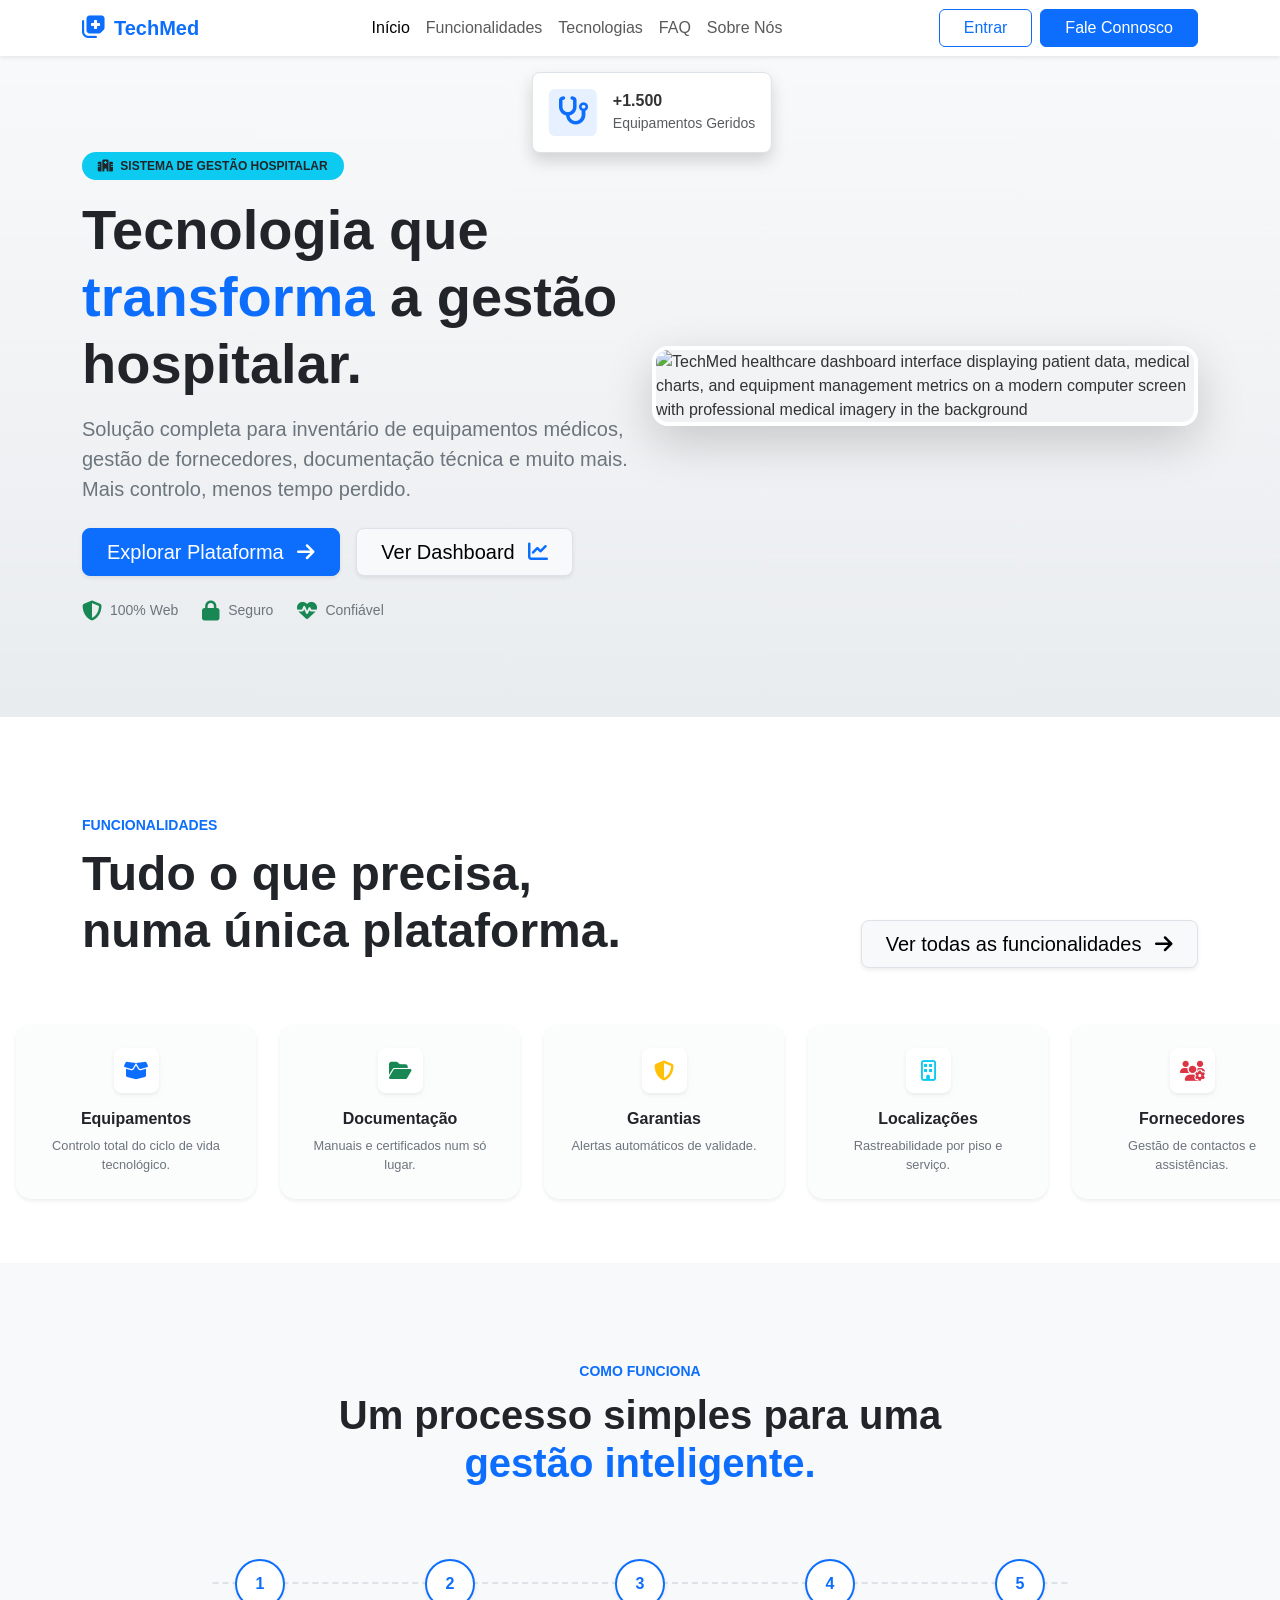
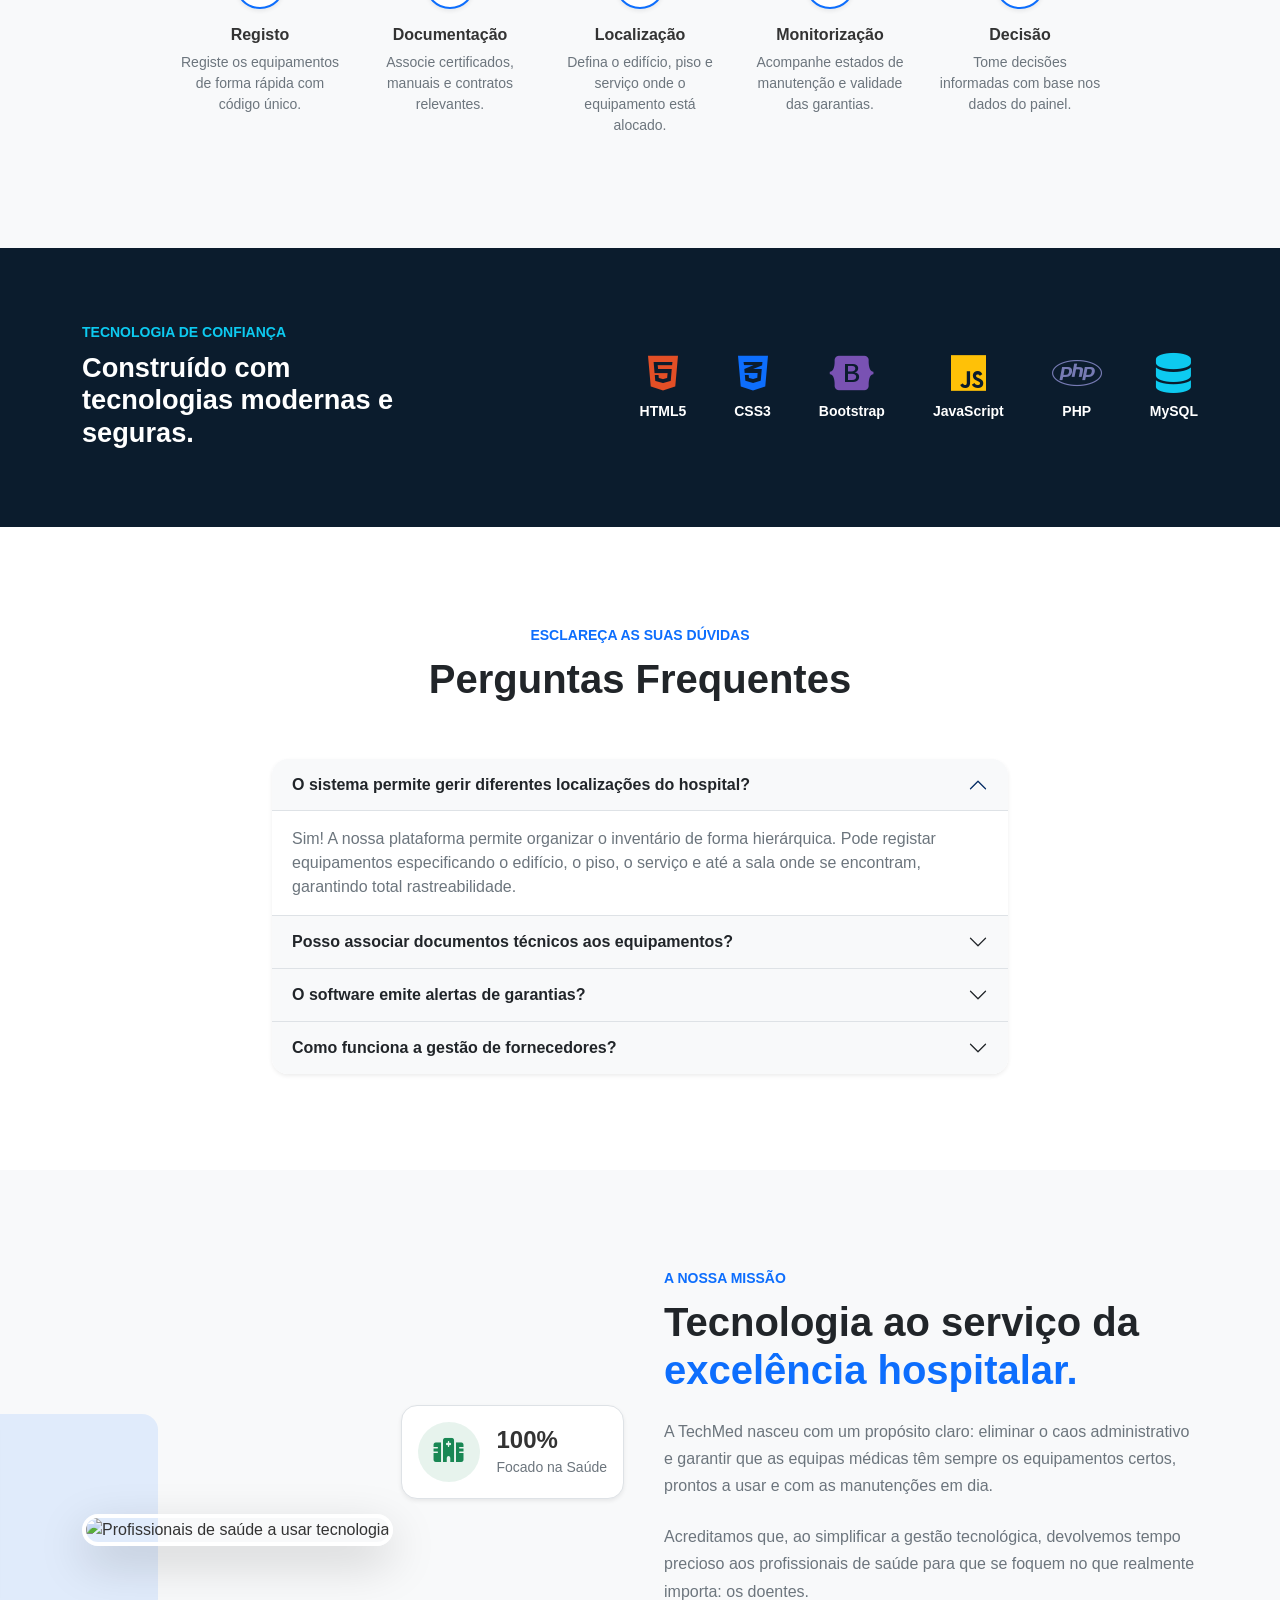
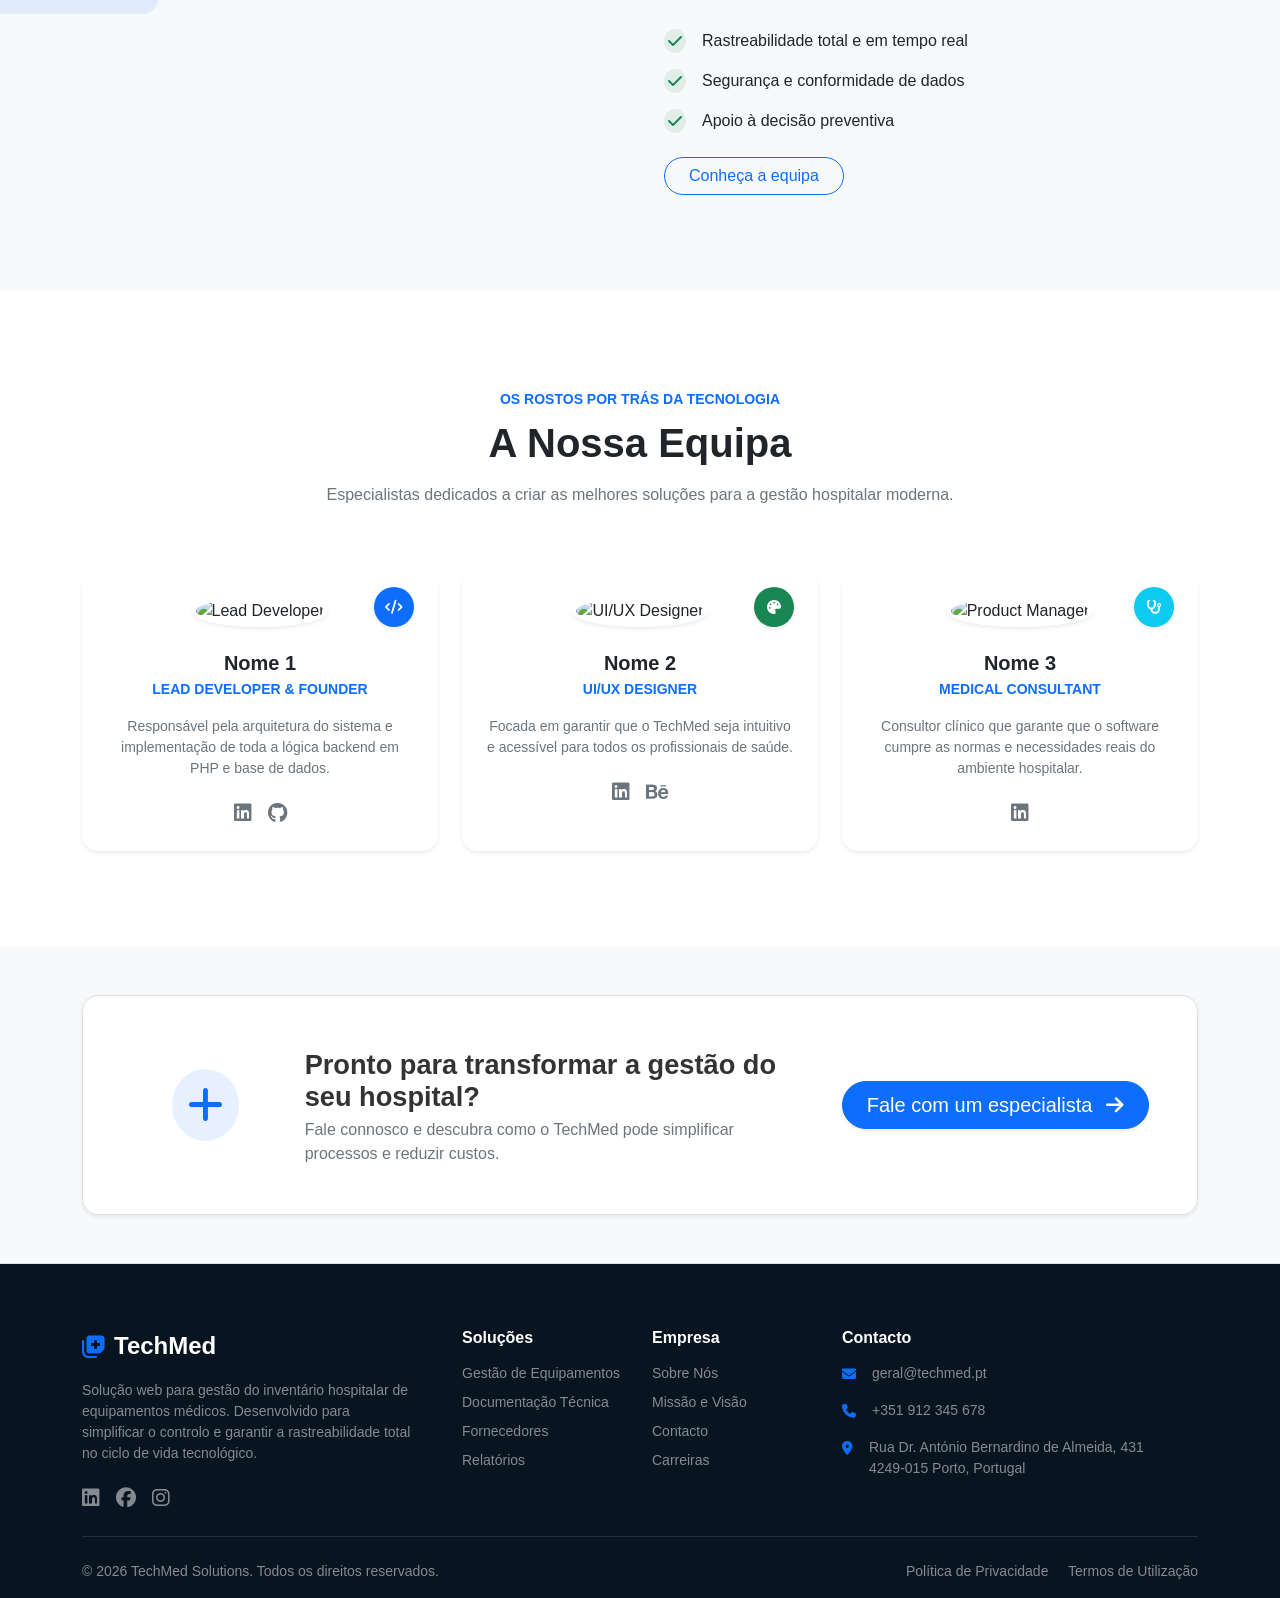
==== commit fc4a22f4: "refactor(private): reestruturação do inventário de equipamentos e correções gerais Otimização estrut" ====
--- a/public/index.html
+++ b/public/index.html
@@ -23,7 +23,7 @@
       class="navbar navbar-expand-lg navbar-light bg-white shadow-sm sticky-top"
     >
       <div class="container">
-        <a class="navbar-brand fw-bold text-primary" href="index.php">
+        <a class="navbar-brand fw-bold text-primary" href="index.html">
           <i class="fa-solid fa-notes-medical fs-4 me-2"></i>TechMed
         </a>
 
@@ -85,7 +85,7 @@
                 Explorar Plataforma <i class="fa-solid fa-arrow-right ms-2"></i>
               </a>
               <a
-                href="../private/login.php"
+                href="login.php"
                 class="btn btn-light btn-lg border px-4 shadow-sm"
               >
                 Ver Dashboard
@@ -155,8 +155,7 @@
                     </h2>
                 </div>
                 <div class="col-lg-4 text-lg-end mt-3 mt-lg-0">
-                    <a href="../private/login.php" class="btn btn-outline-secondary rounded-pill px-4">
-                        Ver todas as funcionalidades <i class="fa-solid fa-arrow-right ms-2"></i>
+<a href="login.php" class="btn btn-light btn-lg border px-4 shadow-sm">                        Ver todas as funcionalidades <i class="fa-solid fa-arrow-right ms-2"></i>
                     </a>
                 </div>
             </div>
--- a/assets/css/1241251.css
+++ b/assets/css/1241251.css
@@ -49,268 +49,306 @@
 /* 1. RESET E FUNDO GLOBAL */
 
 body {
-    margin: 0;
-    padding: 0;
-    background-color: #f8f9fc;
-    font-family: 'Inter', -apple-system, sans-serif;
-    color: #333;
+  margin: 0;
+  padding: 0;
+  background-color: #f8f9fc;
+  font-family:
+    "Inter",
+    -apple-system,
+    sans-serif;
+  color: #333;
 }
 
 /* 2. SIDEBAR */
 
 .sidebar {
-    width: 250px;
-    height: 100vh;
-    background-color: #0b1b35;
-    color: #ffffff;
-    position: fixed;
-    top: 0;
-    left: 0;
-    z-index: 1000;
-    padding: 20px;
+  width: 250px;
+  height: 100vh;
+  background-color: #0b1b35;
+  color: #ffffff;
+  position: fixed;
+  top: 0;
+  left: 0;
+  z-index: 1000;
+  padding: 20px;
 }
 
 .sidebar-brand {
-    font-size: 1.5rem;
-    font-weight: 800;
-    margin-bottom: 40px;
-    display: flex;
-    align-items: center;
+  font-size: 1.5rem;
+  font-weight: 800;
+  margin-bottom: 40px;
+  display: flex;
+  align-items: center;
 }
 
 .sidebar-link {
-    color: #aeb9ce;
-    text-decoration: none;
-    padding: 12px 15px;
-    border-radius: 10px;
-    display: flex;
-    align-items: center;
-    margin-bottom: 8px;
-    transition: 0.3s ease;
-}
-
-.sidebar-link.active, .sidebar-link:hover {
-    background: #1a73e8;
-    color: #fff;
-}
-
-.sidebar-link i { margin-right: 12px; }
-
+  color: #aeb9ce;
+  text-decoration: none;
+  padding: 12px 15px;
+  border-radius: 10px;
+  display: flex;
+  align-items: center;
+  margin-bottom: 8px;
+  transition: 0.3s ease;
+}
+
+.sidebar-link.active,
+.sidebar-link:hover {
+  background: #1a73e8;
+  color: #fff;
+}
+
+.sidebar-link i {
+  margin-right: 12px;
+}
 
 /* --- 2.1. Toggle da Sidebar --- */
 
 /* Transição suave para a sidebar e para o conteúdo principal */
-.sidebar, .main-wrapper {
-    transition: all 0.3s cubic-bezier(0.4, 0, 0.2, 1);
+.sidebar,
+.main-wrapper {
+  transition: all 0.3s cubic-bezier(0.4, 0, 0.2, 1);
 }
 
 /* Quando a sidebar tem a classe .collapsed */
 .sidebar.collapsed {
-    width: 80px;
-    padding: 20px 15px;
+  width: 80px;
+  padding: 20px 15px;
 }
 
 /* Esconder os textos (spans) quando colapsado */
 .sidebar.collapsed .sidebar-text {
-    display: none !important;
+  display: none !important;
 }
 
 /* Rodar o ícone de setas */
 .sidebar.collapsed #toggleIcon {
-    transform: rotate(180deg);
+  transform: rotate(180deg);
 }
 
 /* Centralizar ícones no estado colapsado */
 .sidebar.collapsed .sidebar-link {
-    justify-content: center;
-    padding: 12px 0;
+  justify-content: center;
+  padding: 12px 0;
 }
 
 .sidebar.collapsed .sidebar-link i {
-    margin-right: 0;
-    font-size: 1.2rem;
+  margin-right: 0;
+  font-size: 1.2rem;
 }
 
 /* Ajustar a margem do conteúdo principal dinamicamente */
 .sidebar.collapsed ~ .main-wrapper {
-    margin-left: 80px;
-    width: calc(100% - 80px);
-}
-
-
+  margin-left: 80px;
+  width: calc(100% - 80px);
+}
 
 /* 3. ÁREA DE CONTEÚDO */
 .main-wrapper {
-    /* Deve ser IGUAL à largura da sidebar */
-    margin-left: 250px; 
-    
-    /* Garante que o conteúdo não encosta nas bordas */
-    padding: 40px; 
-    
-    /* Garante que a largura total é respeitada sem scroll horizontal */
-    width: calc(100% - 250px); 
-    
-    min-height: 100vh;
-    background-color: #f8f9fc;
+  /* Deve ser IGUAL à largura da sidebar */
+  margin-left: 250px;
+
+  /* Garante que o conteúdo não encosta nas bordas */
+  padding: 40px;
+
+  /* Garante que a largura total é respeitada sem scroll horizontal */
+  width: calc(100% - 250px);
+
+  min-height: 100vh;
+  background-color: #f8f9fc;
 }
 
 /* Garante que o Bootstrap não estraga a largura com as rows */
 .container-fluid {
-    padding-left: 0 !important;
-    padding-right: 0 !important;
+  padding-left: 0 !important;
+  padding-right: 0 !important;
 }
 /* 4. CARTÕES KPI (QUADRADOS REAIS - v12) */
 .kpi-card {
-    background: #fff;
-    border-radius: 20px;
-    padding: 20px;
-    border: none;
-    box-shadow: 0 4px 15px rgba(0,0,0,0.03);
-    aspect-ratio: 1 / 1; /* QUADRADO*/
-    display: flex;
-    flex-direction: column;
-    justify-content: space-between;
-    transition: transform 0.2s ease;
+  background: #fff;
+  border-radius: 20px;
+  padding: 20px;
+  border: none;
+  box-shadow: 0 4px 15px rgba(0, 0, 0, 0.03);
+  aspect-ratio: 1 / 1; /* QUADRADO*/
+  display: flex;
+  flex-direction: column;
+  justify-content: space-between;
+  transition: transform 0.2s ease;
 }
 
 .kpi-card:hover {
-    transform: translateY(-5px);
+  transform: translateY(-5px);
 }
 
 /* Ícone Circular */
 .icon-circle {
-    width: 42px;
-    height: 42px;
-    border-radius: 50%;
-    display: flex;
-    align-items: center;
-    justify-content: center;
-    font-size: 1.1rem;
+  width: 42px;
+  height: 42px;
+  border-radius: 50%;
+  display: flex;
+  align-items: center;
+  justify-content: center;
+  font-size: 1.1rem;
 }
 
 /* Gráfico Sparkline no fundo */
 .sparkline-box {
-    height: 35px;
-    width: 100%;
-    opacity: 0.6;
+  height: 35px;
+  width: 100%;
+  opacity: 0.6;
 }
 
 /* 5. AUXILIARES */
-.bg-primary-light { background: #e7f0ff; color: #0d6efd; }
-.bg-success-light { background: #e8f6f0; color: #198754; }
-.bg-warning-light { background: #fff4e6; color: #fd7e14; }
-.bg-danger-light  { background: #ffebeb; color: #dc3545; }
-.bg-gray-light    { background: #f0f2f5; color: #6c757d; }
+.bg-primary-light {
+  background: #e7f0ff;
+  color: #0d6efd;
+}
+.bg-success-light {
+  background: #e8f6f0;
+  color: #198754;
+}
+.bg-warning-light {
+  background: #fff4e6;
+  color: #fd7e14;
+}
+.bg-danger-light {
+  background: #ffebeb;
+  color: #dc3545;
+}
+.bg-gray-light {
+  background: #f0f2f5;
+  color: #6c757d;
+}
 
 .small-caps {
-    text-transform: uppercase;
-    letter-spacing: 1px;
-    font-size: 0.65rem;
-    font-weight: 800;
-}
-
-h3 { font-size: 1.7rem !important; font-weight: 800; margin: 5px 0; }
+  text-transform: uppercase;
+  letter-spacing: 1px;
+  font-size: 0.65rem;
+  font-weight: 800;
+}
+
+h3 {
+  font-size: 1.7rem !important;
+  font-weight: 800;
+  margin: 5px 0;
+}
 
 /* GRÁFICOS DONUT EM CSS */
 .donut-container {
-    width: 100px;
-    height: 100px;
-}
-
-.donut-main, .donut-critic {
-    width: 100px;
-    height: 100px;
-    border-radius: 50%;
-    display: flex;
-    align-items: center;
-    justify-content: center;
-    position: relative;
+  width: 100px;
+  height: 100px;
+}
+
+.donut-main,
+.donut-critic {
+  width: 100px;
+  height: 100px;
+  border-radius: 50%;
+  display: flex;
+  align-items: center;
+  justify-content: center;
+  position: relative;
 }
 
 /* Cores do Donut de Categoria */
 .donut-main {
-    background: conic-gradient(#0d6efd 0% 28%, #0dcaf0 28% 52%, #198754 52% 70%, #ffc107 70% 85%, #f8f9fc 85% 100%);
+  background: conic-gradient(
+    #0d6efd 0% 28%,
+    #0dcaf0 28% 52%,
+    #198754 52% 70%,
+    #ffc107 70% 85%,
+    #f8f9fc 85% 100%
+  );
 }
 
 /* Cores do Donut de Criticidade */
 .donut-critic {
-    background: conic-gradient(#dc3545 0% 15%, #fd7e14 15% 46%, #ffc107 46% 84%, #198754 84% 100%);
+  background: conic-gradient(
+    #dc3545 0% 15%,
+    #fd7e14 15% 46%,
+    #ffc107 46% 84%,
+    #198754 84% 100%
+  );
 }
 
 .donut-center {
-    width: 70px;
-    height: 70px;
-    background: white;
-    border-radius: 50%;
-    display: flex;
-    flex-direction: column;
-    align-items: center;
-    justify-content: center;
-    z-index: 2;
+  width: 70px;
+  height: 70px;
+  background: white;
+  border-radius: 50%;
+  display: flex;
+  flex-direction: column;
+  align-items: center;
+  justify-content: center;
+  z-index: 2;
 }
 
 /* Efeito de Clique/Hover nos alertas */
 .border-light-subtle:hover {
-    background-color: #f8f9fc;
-    cursor: pointer;
-    border-color: #dee2e6 !important;
-}
-
+  background-color: #f8f9fc;
+  cursor: pointer;
+  border-color: #dee2e6 !important;
+}
 
 /* Terceira linha de cenas */
 /* Efeito nos botões de Ações Rápidas */
 .action-btn {
-    background-color: #ffffff;
-    border-color: #f0f2f5 !important;
-    transition: all 0.2s ease;
-    cursor: pointer;
-    display: flex;
-    flex-direction: column;
-    justify-content: center;
-    align-items: center;
+  background-color: #ffffff;
+  border-color: #f0f2f5 !important;
+  transition: all 0.2s ease;
+  cursor: pointer;
+  display: flex;
+  flex-direction: column;
+  justify-content: center;
+  align-items: center;
 }
 
 .action-btn:hover {
-    background-color: #f8f9fc;
-    border-color: #1a73e8 !important;
-    transform: translateY(-2px);
+  background-color: #f8f9fc;
+  border-color: #1a73e8 !important;
+  transform: translateY(-2px);
 }
 
 .action-btn i {
-    transition: transform 0.2s;
+  transition: transform 0.2s;
 }
 
 .action-btn:hover i {
-    transform: scale(1.1);
+  transform: scale(1.1);
 }
 
 /* Cor roxa para o gráfico nas ações rápidas */
-.text-purple { color: #8a4fff; }
+.text-purple {
+  color: #8a4fff;
+}
 
 /* Ajuste das tabelas para o estilo MediGest */
 .table th {
-    border-bottom: 2px solid #f8f9fc;
-    font-weight: 600;
+  border-bottom: 2px solid #f8f9fc;
+  font-weight: 600;
 }
 
 /* Topbar */
 
 /* Pequenos ajustes para a Topbar */
 .input-group:focus-within {
-    box-shadow: 0 0 0 2px rgba(13, 110, 253, 0.1);
-    transition: 0.3s;
+  box-shadow: 0 0 0 2px rgba(13, 110, 253, 0.1);
+  transition: 0.3s;
 }
 
 .cursor-pointer {
-    cursor: pointer;
-}
-
-.lh-1 { line-height: 1; }
+  cursor: pointer;
+}
+
+.lh-1 {
+  line-height: 1;
+}
 
 /* Remove a borda azul padrão do Bootstrap no input de pesquisa */
 .form-control:focus {
-    box-shadow: none;
-    background-color: transparent;
+  box-shadow: none;
+  background-color: transparent;
 }
 
 /* ==========================================
@@ -319,112 +357,177 @@
 
 /* Quando o Bootstrap ativa o tema Dark, mudamos os nossos elementos customizados */
 [data-bs-theme="dark"] {
-    /* 1. Ajustar os fundos brancos personalizados para tons escuros oficiais */
-    .kpi-card, 
-    .bg-white, 
-    .action-btn, 
-    .border-light-subtle {
-        background-color: var(--bs-body-bg) !important; /* Usa o fundo escuro padrão do Bootstrap */
-        color: var(--bs-body-color) !important;
-        border-color: var(--bs-border-color) !important;
-    }
-
-    /* 2. Corrigir o miolo do gráfico Donut */
-    .donut-center {
-        background-color: var(--bs-body-bg) !important;
-    }
-
-    /* 3. Ajustar o input group da Topbar */
-    .input-group.bg-light {
-        background-color: var(--bs-tertiary-bg) !important;
-    }
-    
-    .input-group kbd {
-        background-color: var(--bs-body-bg) !important;
-        color: var(--bs-body-color) !important;
-        border-color: var(--bs-border-color) !important;
-    }
-
-    /* 4. Efeitos de Hover no ambiente noturno */
-    .action-btn:hover, 
-    .border-light-subtle:hover {
-        background-color: var(--bs-tertiary-bg) !important;
-    }
-
-    /* 5. Forçar textos muted a manterem legibilidade e contraste */
-    .text-muted {
-        color: #aeb9ce !important;
-    }
+  /* 1. Ajustar os fundos brancos personalizados para tons escuros oficiais */
+  .kpi-card,
+  .bg-white,
+  .action-btn,
+  .border-light-subtle {
+    background-color: var(
+      --bs-body-bg
+    ) !important; /* Usa o fundo escuro padrão do Bootstrap */
+    color: var(--bs-body-color) !important;
+    border-color: var(--bs-border-color) !important;
+  }
+
+  /* 2. Corrigir o miolo do gráfico Donut */
+  .donut-center {
+    background-color: var(--bs-body-bg) !important;
+  }
+
+  /* 3. Ajustar o input group da Topbar */
+  .input-group.bg-light {
+    background-color: var(--bs-tertiary-bg) !important;
+  }
+
+  .input-group kbd {
+    background-color: var(--bs-body-bg) !important;
+    color: var(--bs-body-color) !important;
+    border-color: var(--bs-border-color) !important;
+  }
+
+  /* 4. Efeitos de Hover no ambiente noturno */
+  .action-btn:hover,
+  .border-light-subtle:hover {
+    background-color: var(--bs-tertiary-bg) !important;
+  }
+
+  /* 5. Forçar textos muted a manterem legibilidade e contraste */
+  .text-muted {
+    color: #aeb9ce !important;
+  }
 }
 
 /* ==========================================
-   SISTEMA DE MODO ESCURO COMPLETO (GIRA)
+   SISTEMA DE MODO ESCURO (GIRA)
    ========================================== */
 
 [data-bs-theme="dark"] {
-    /* 1. Fundo Geral da Página e do Wrapper */
-    body, .main-wrapper {
-        background-color: #0b132b !important; /* Azul quase preto super moderno */
-        color: #f8f9fc !important;
-    }
-
-    /* 2. Topbar, Cartões KPI, Tabelas e Caixas de Ação */
-    .bg-white,
-    .kpi-card,
-    .card,
-    .action-btn,
-    .border-light-subtle {
-        background-color: #1c2541 !important; /* Azul-escuro contrastante */
-        color: #f8f9fc !important;
-        border-color: #2e3b62 !important;
-        box-shadow: 0 4px 15px rgba(0,0,0,0.2) !important;
-    }
-
-    /* 3. Ajuste da Barra de Pesquisa e Atalho */
-    .input-group.bg-light,
-    .form-control {
-        background-color: #131a31 !important;
-        color: #fff !important;
-    }
-
-    .input-group-text,
-    kbd {
-        background-color: #1c2541 !important;
-        color: #aeb9ce !important;
-        border-color: #2e3b62 !important;
-    }
-
-    /* 4. Miolo do Gráfico Donut */
-    .donut-center {
-        background-color: #1c2541 !important;
-    }
-
-    /* 5. Tabelas e Cabeçalhos */
-    .table {
-        color: #f8f9fc !important;
-    }
-    .table-light,
-    .table th {
-        background-color: #131a31 !important;
-        color: #aeb9ce !important;
-        border-bottom-color: #2e3b62 !important;
-    }
-    .table-hover tbody tr:hover {
-        background-color: #242f52 !important;
-    }
-
-    /* 6. Efeitos de Hover nos Botões de Ação */
-    .action-btn:hover,
-    .border-light-subtle:hover {
-        background-color: #242f52 !important;
-        border-color: #1a73e8 !important;
-    }
-
-    /* 7. Preservar legibilidade de textos secundários */
-    .text-muted {
-        color: #aeb9ce !important;
-    }
-    .text-secondary {
-        color: #cbd5e1 !important;
-    }
-}+  /* 1. Fundo Geral da Página e do Wrapper */
+  body,
+  .main-wrapper {
+    background-color: #0b132b !important; /* Azul quase preto moderno */
+    color: #f8f9fc !important;
+  }
+
+  /* 2. Topbar, Cartões KPI, Tabelas e Caixas de Ação */
+  .bg-white,
+  .kpi-card,
+  .card,
+  .action-btn,
+  .border-light-subtle {
+    background-color: #1c2541 !important; /* Azul-escuro contrastante */
+    color: #f8f9fc !important;
+    border-color: #2e3b62 !important;
+    box-shadow: 0 4px 15px rgba(0, 0, 0, 0.2) !important;
+  }
+
+  /* 3. Ajuste da Barra de Pesquisa e Atalho */
+  .input-group.bg-light,
+  .form-control {
+    background-color: #131a31 !important;
+    color: #fff !important;
+  }
+
+  .input-group-text,
+  kbd {
+    background-color: #1c2541 !important;
+    color: #aeb9ce !important;
+    border-color: #2e3b62 !important;
+  }
+
+  /* 4. Miolo do Gráfico Donut */
+  .donut-center {
+    background-color: #1c2541 !important;
+  }
+
+  /* 5. Tabelas e Cabeçalhos */
+  .table {
+    color: #f8f9fc !important;
+  }
+  .table-light,
+  .table th {
+    background-color: #131a31 !important;
+    color: #aeb9ce !important;
+    border-bottom-color: #2e3b62 !important;
+  }
+  .table-hover tbody tr:hover {
+    background-color: #242f52 !important;
+  }
+
+  /* 6. Efeitos de Hover nos Botões de Ação */
+  .action-btn:hover,
+  .border-light-subtle:hover {
+    background-color: #242f52 !important;
+    border-color: #1a73e8 !important;
+  }
+
+  /* 7. Preservar legibilidade de textos secundários */
+  .text-muted {
+    color: #aeb9ce !important;
+  }
+  .text-secondary {
+    color: #cbd5e1 !important;
+  }
+
+  /* 8. CORREÇÃO DO CALENDÁRIO */
+  .date-box,
+  .date-box.bg-light {
+    background-color: #131a31 !important;
+    color: #f8f9fc !important;
+  }
+  .date-box .text-danger {
+    color: #ff6b6b !important;
+  }
+}
+
+/* ==========================================
+   CONVENÇÃO E CONTRASTES ENTRE ÁREAS
+   ========================================== */
+
+/* Garante que os textos escuros na área privada ficam claros no modo dark */
+[data-bs-theme="dark"] .main-wrapper .text-dark,
+[data-bs-theme="dark"] .main-wrapper strong.text-dark,
+[data-bs-theme="dark"] .table td .text-dark,
+[data-bs-theme="dark"] .table fw-bold {
+  color: #f8f9fc !important;
+}
+
+/* Garante que o H1 e os parágrafos da área pública mantêm a cor original */
+body:not([data-bs-theme="dark"]) .text-dark {
+  color: #212529 !important;
+}
+
+.table td a {
+  color: #3a86ff !important;
+}
+
+/* Mantém o botão de Sair com realce a vermelho */
+.sidebar-link.text-danger-hover:hover {
+  background-color: rgba(220, 53, 69, 0.1) !important;
+  color: #dc3545 !important;
+}
+/* ==========================================
+   AJUSTES DE ALINHAMENTO DAS TABELAS
+   ========================================== */
+
+/* Atualização no CSS para suportar o alinhamento perfeito */
+.th-sortable {
+  cursor: pointer;
+  vertical-align: middle; /* Garante alinhamento vertical no meio da célula */
+  transition:
+    color 0.2s ease,
+    background-color 0.2s ease;
+}
+
+.th-sortable:hover {
+  color: #1a73e8 !important;
+  background-color: rgba(26, 115, 232, 0.04) !important;
+}
+
+/* Pequeno ajuste na margem do ícone para dar um respiro */
+.th-sort-icon {
+  font-size: 0.75rem;
+  opacity: 0.4;
+  transition: opacity 0.2s;
+  line-height: 1; /* Evita que o ícone empurre a linha para baixo */
+}
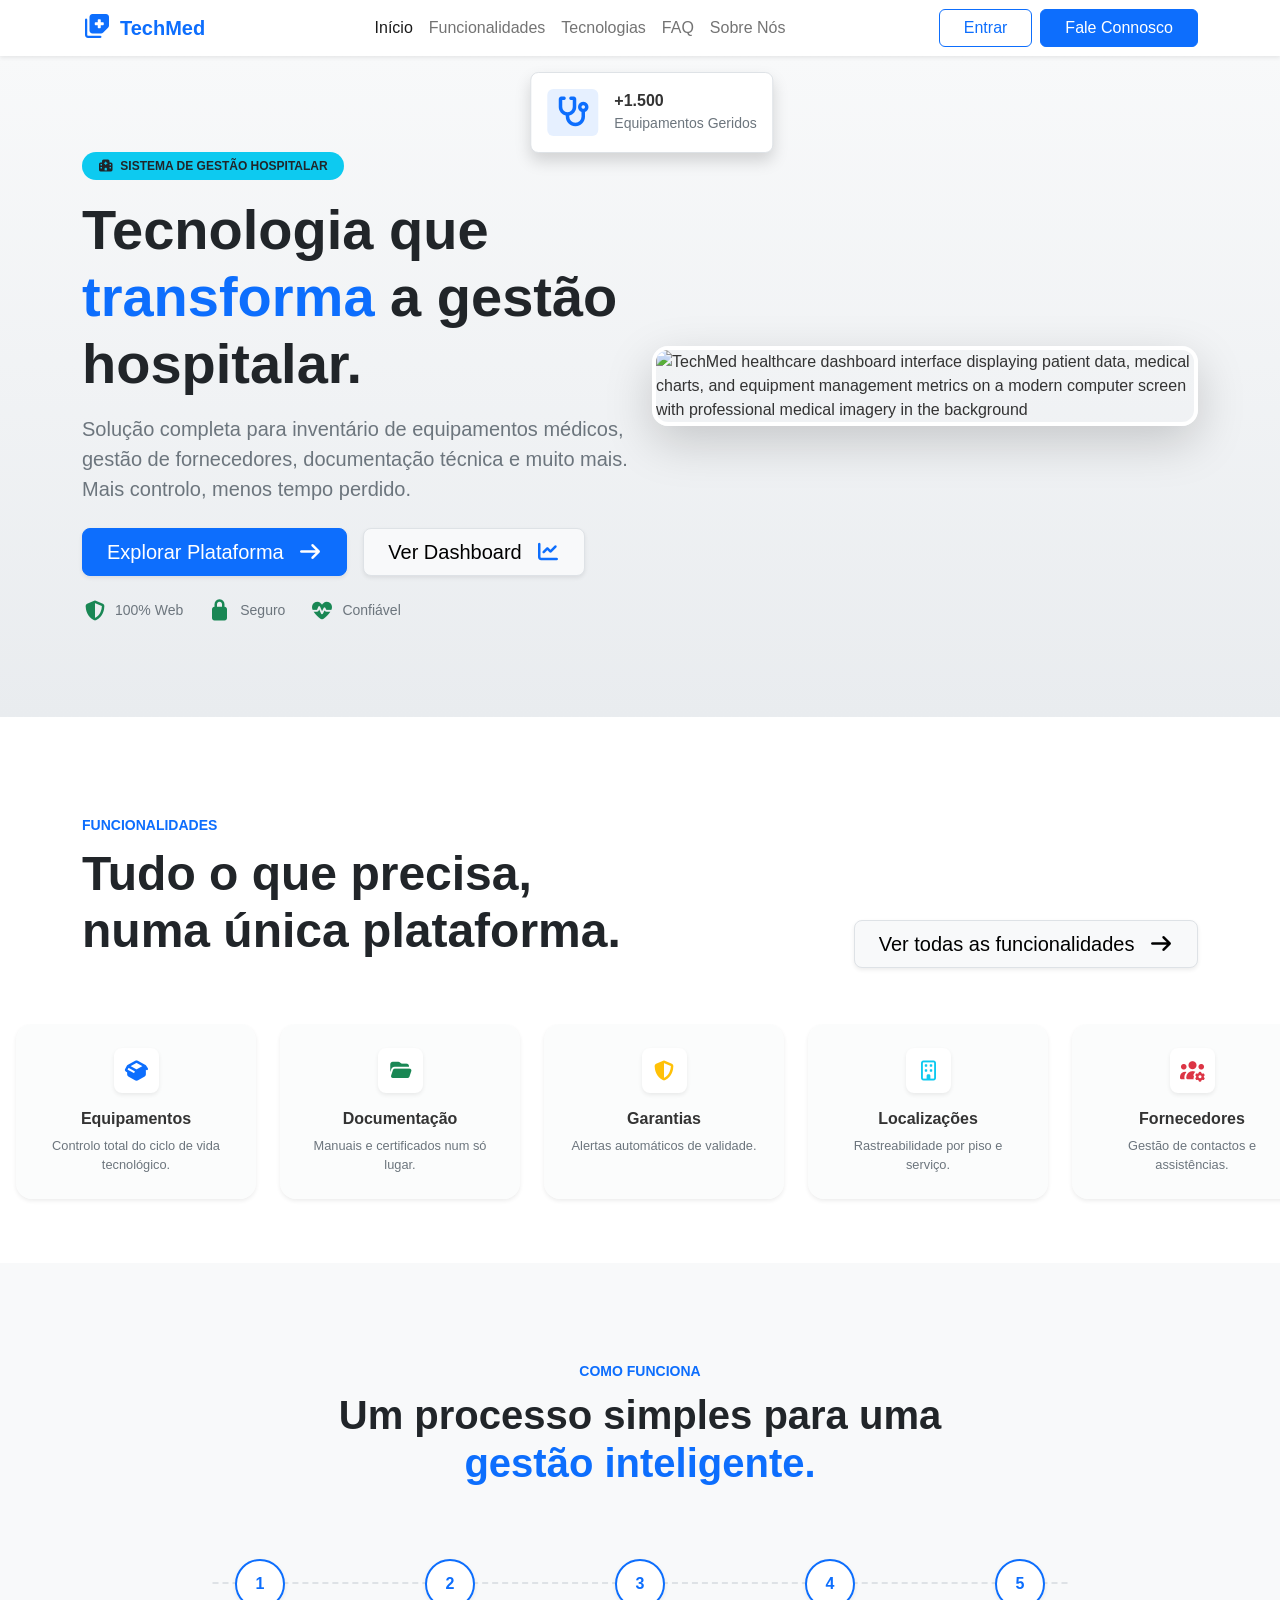
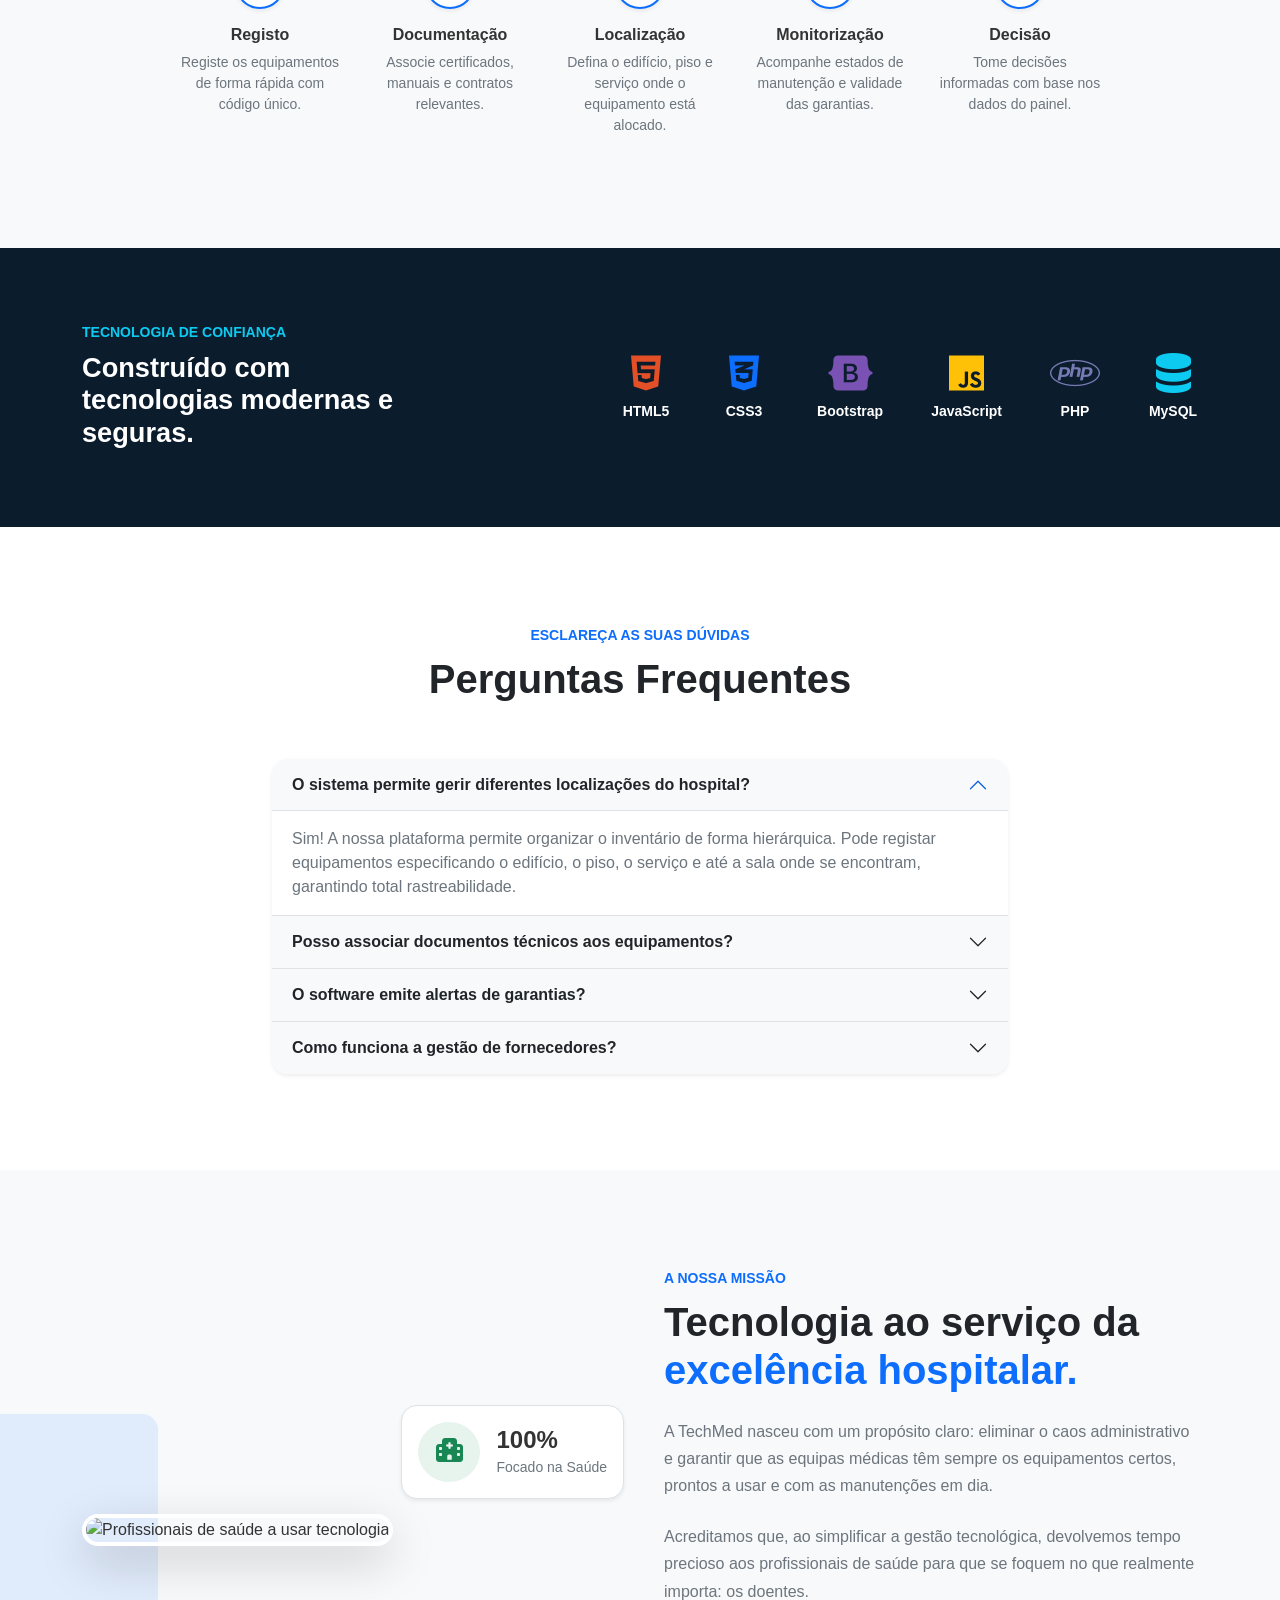
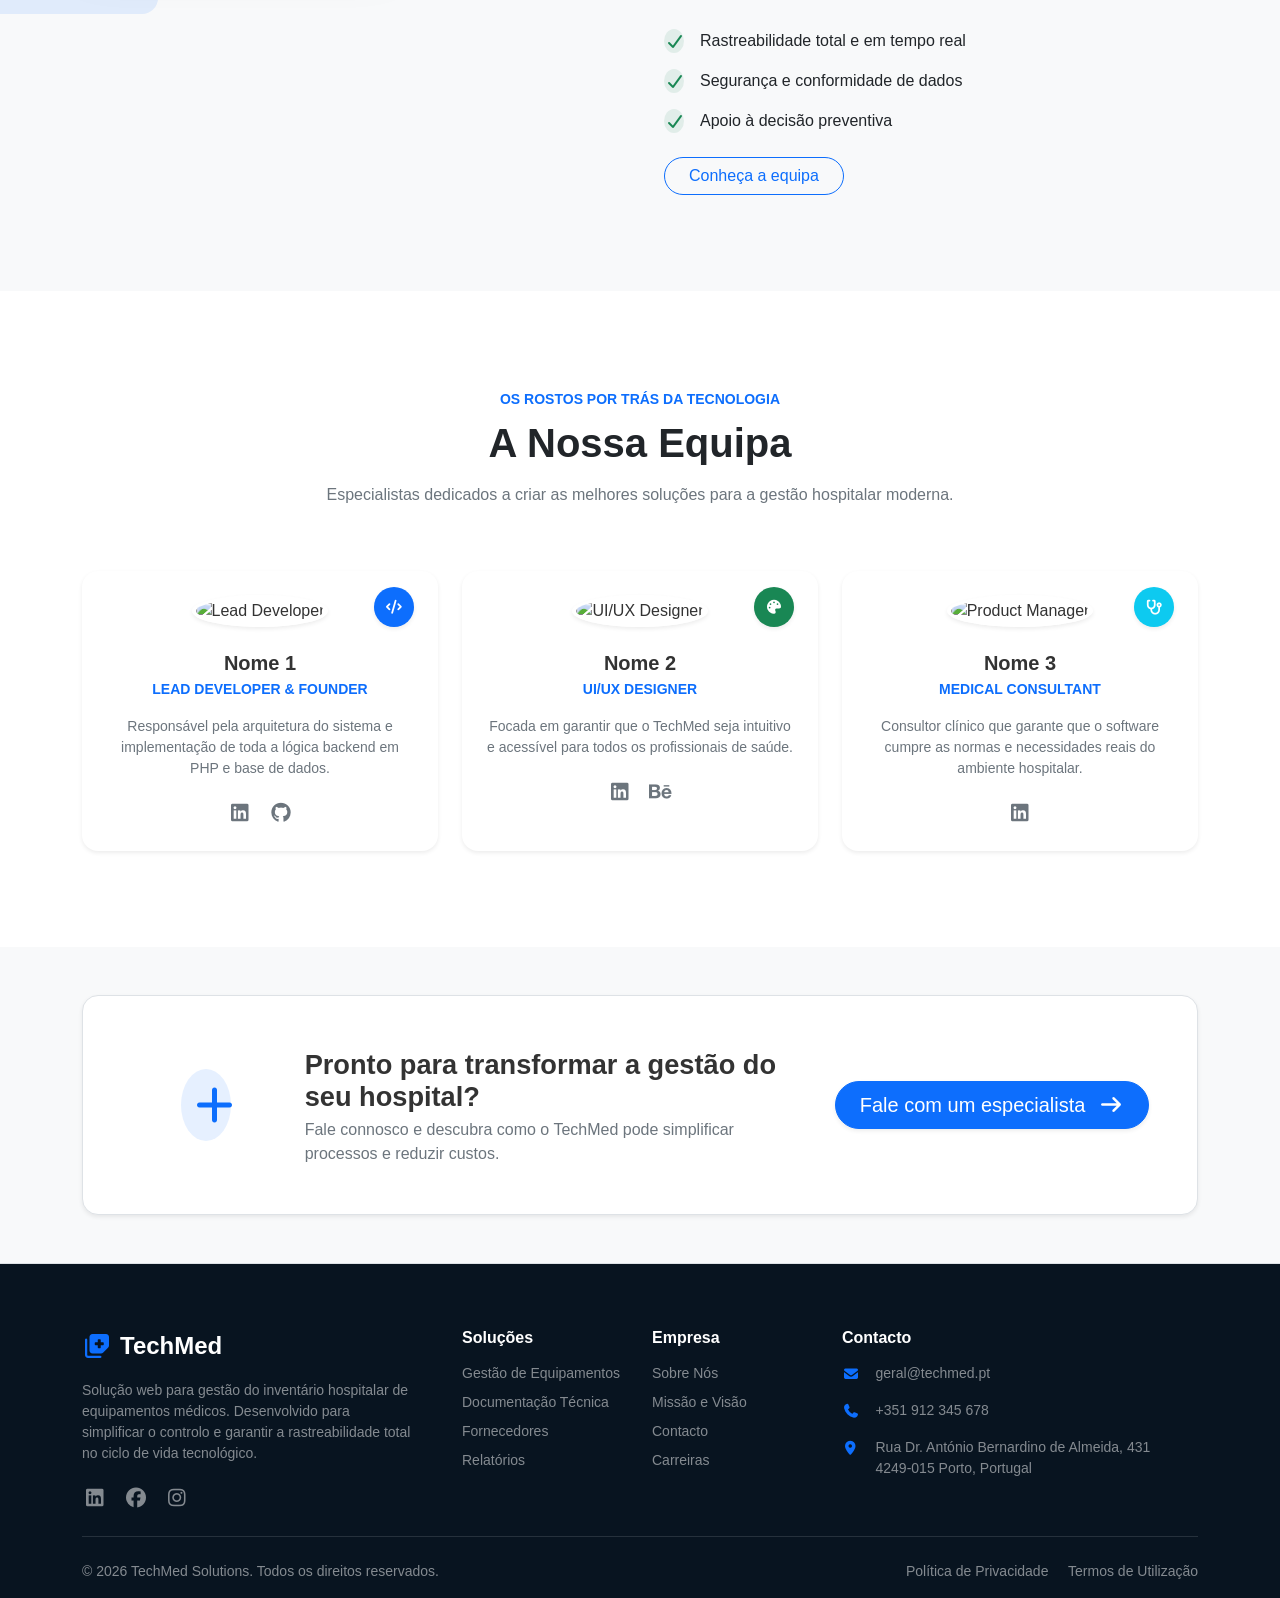
==== commit b0e3f9c6: "refactor(infra): migração para modo offline e centralização de assets locais Eliminação de todas as " ====
--- a/public/index.html
+++ b/public/index.html
@@ -6,15 +6,15 @@
     <title>Inventário Hospitalar</title>
 
     <link
-      href="https://cdn.jsdelivr.net/npm/bootstrap@5.3.3/dist/css/bootstrap.min.css"
+      href="../assets/css/bootstrap.min.css"
       rel="stylesheet"
     />
-    <link rel="stylesheet" href="https://cdnjs.cloudflare.com/ajax/libs/font-awesome/6.4.0/css/all.min.css">
+    <link rel="stylesheet" href="../assets/css/all.min.css">
 
     <link rel="stylesheet" href="../assets/css/1241251.css"/>
   </head>
   <body>
-    <script src="https://cdn.jsdelivr.net/npm/bootstrap@5.3.3/dist/js/bootstrap.bundle.min.js"></script>
+    <script src="../assets/js/bootstrap.bundle.min.js"></script>
     <script src="../assets/js/1241251.js"></script>
 
     <!-- Header e secçao inicial -->
--- a/assets/css/1241251.css
+++ b/assets/css/1241251.css
@@ -61,6 +61,7 @@
 
 /* 2. SIDEBAR */
 
+/* Modifica a classe .sidebar para suportar menus longos */
 .sidebar {
   width: 250px;
   height: 100vh;
@@ -71,8 +72,29 @@
   left: 0;
   z-index: 1000;
   padding: 20px;
-}
-
+  
+  /* CORREÇÃO DO CORTES: Ativa o scroll vertical interno apenas quando necessário */
+  overflow-y: auto;
+  overflow-x: hidden;
+}
+
+/* Scrollbar Customizada e Discreta para a Sidebar (WebKit) */
+.sidebar::-webkit-scrollbar {
+  width: 5px;
+}
+
+.sidebar::-webkit-scrollbar-track {
+  background: rgba(255, 255, 255, 0.05);
+}
+
+.sidebar::-webkit-scrollbar-thumb {
+  background: rgba(255, 255, 255, 0.2);
+  border-radius: 4px;
+}
+
+.sidebar::-webkit-scrollbar-thumb:hover {
+  background: rgba(255, 255, 255, 0.4);
+}
 .sidebar-brand {
   font-size: 1.5rem;
   font-weight: 800;
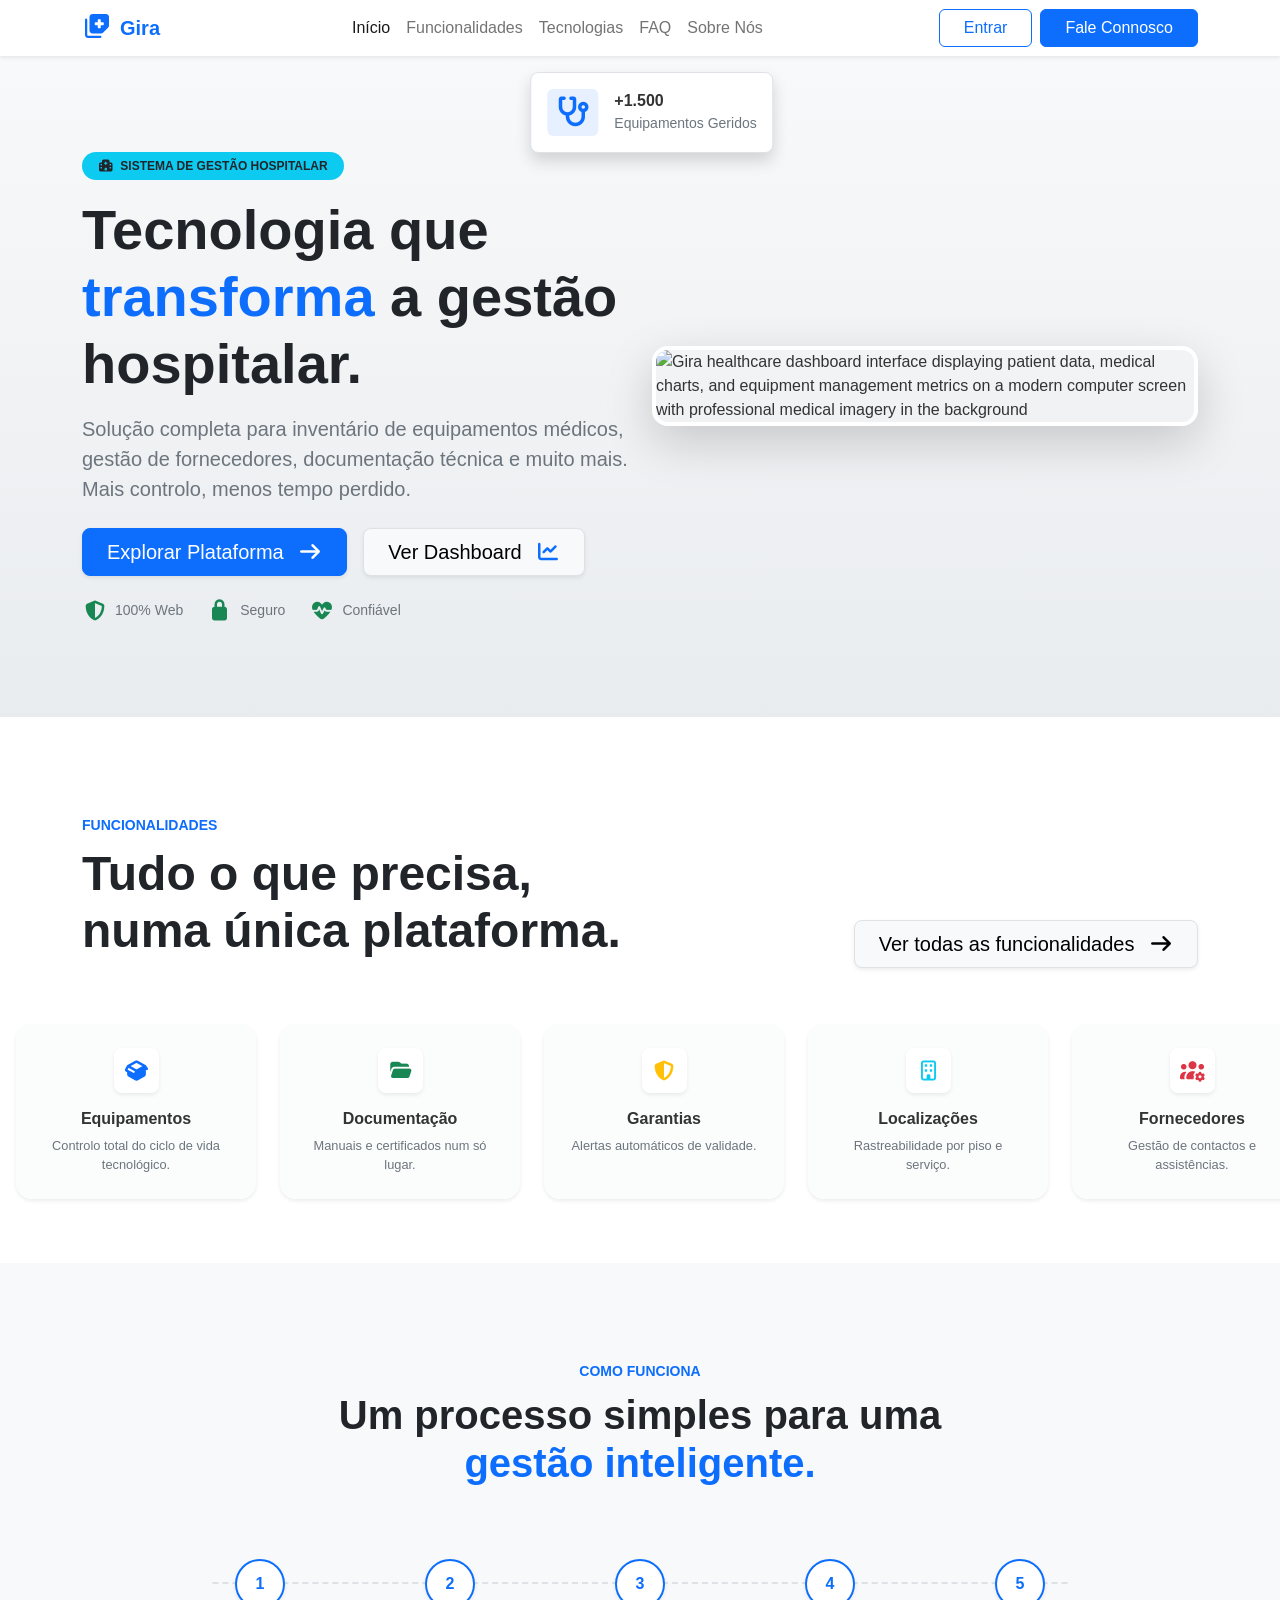
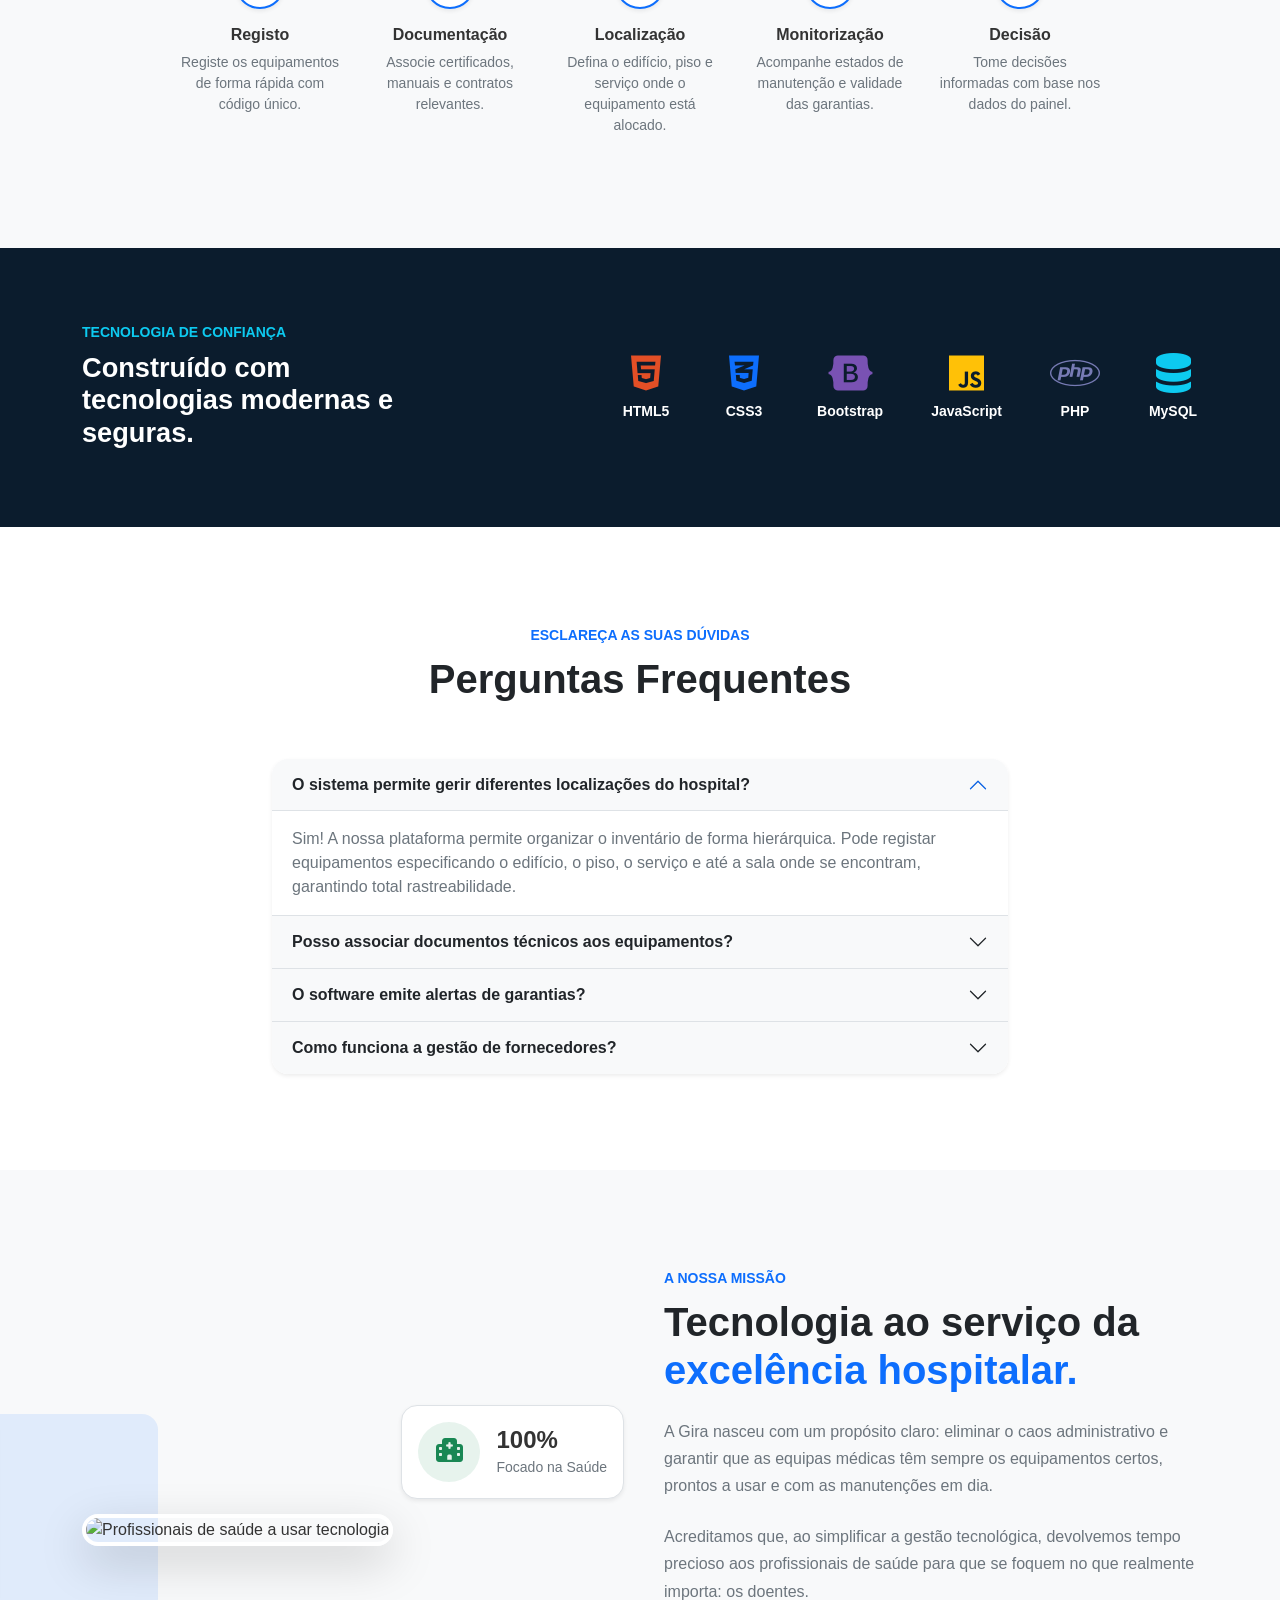
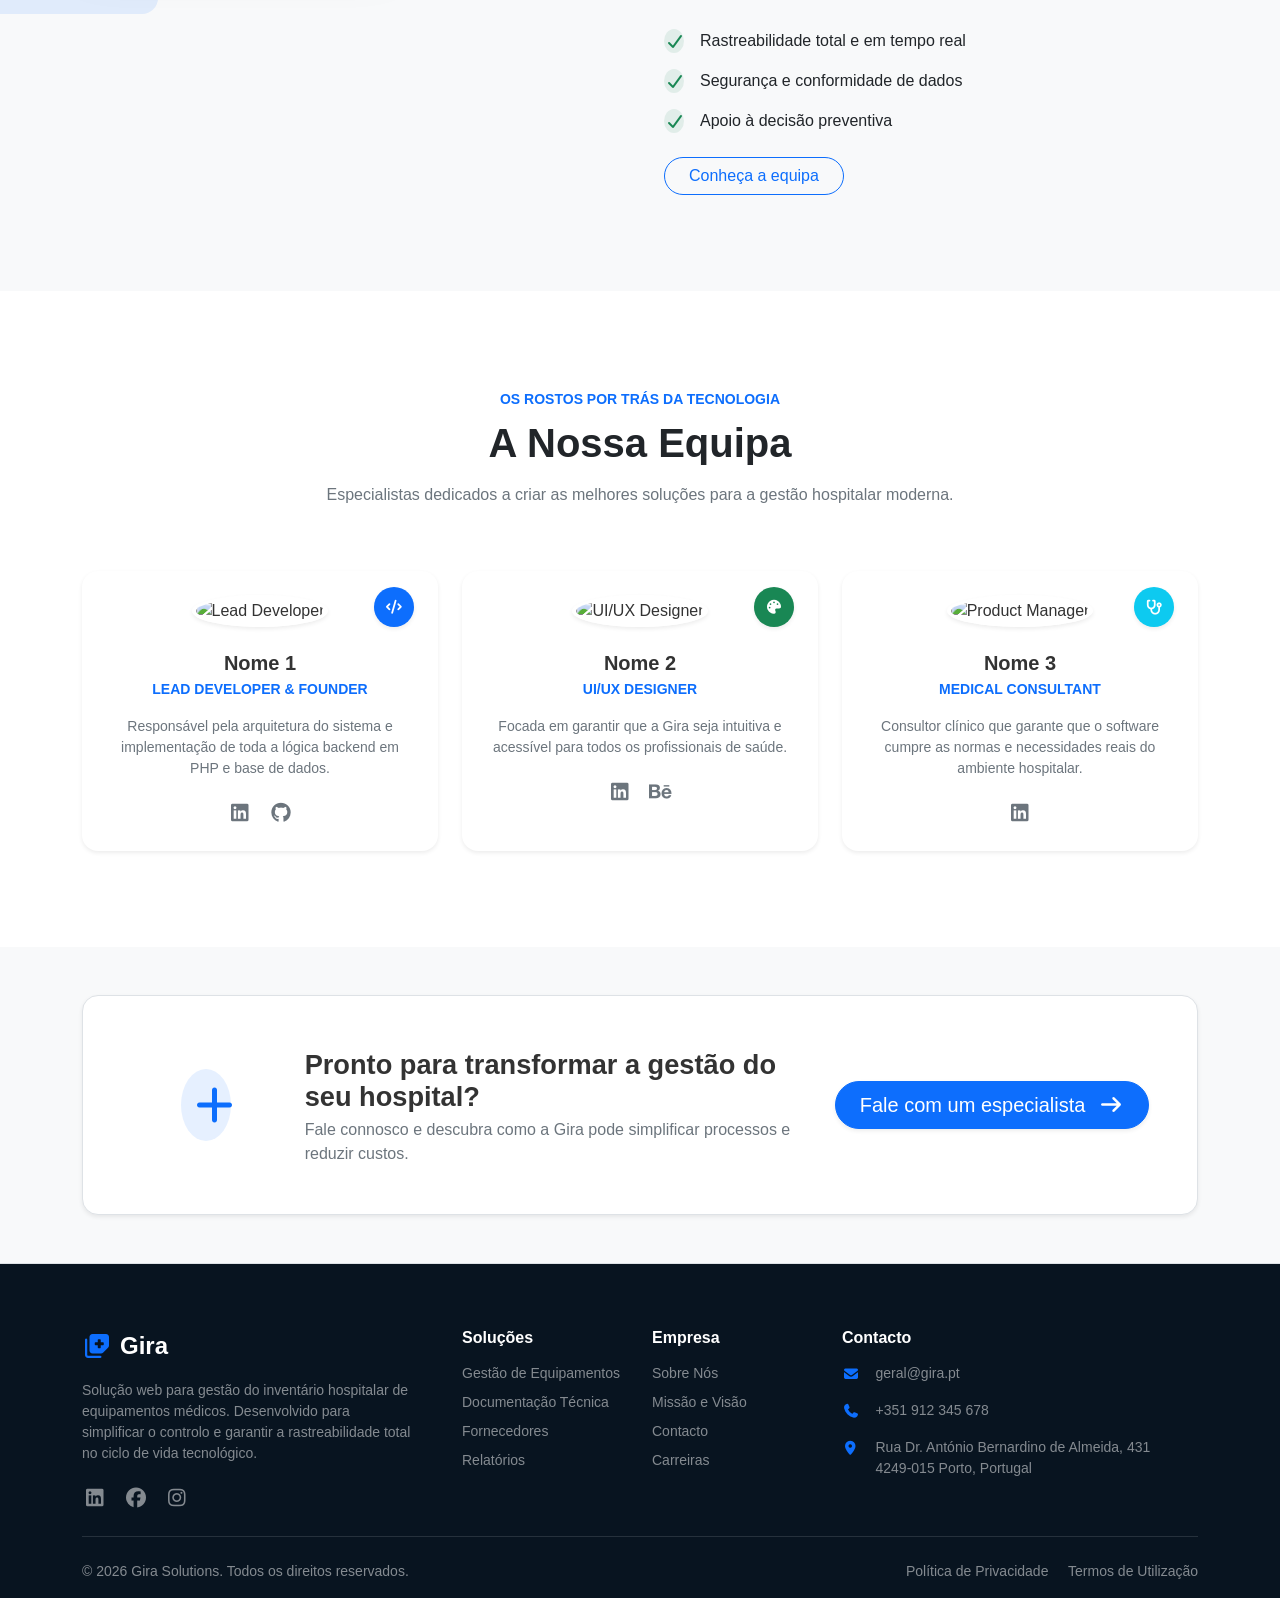
==== commit 17c04a7b: "refactor(public): atualização da identidade de marca para "Gira" Atualização do título e referência " ====
--- a/public/index.html
+++ b/public/index.html
@@ -24,7 +24,7 @@
     >
       <div class="container">
         <a class="navbar-brand fw-bold text-primary" href="index.html">
-          <i class="fa-solid fa-notes-medical fs-4 me-2"></i>TechMed
+          <i class="fa-solid fa-notes-medical fs-4 me-2"></i>Gira
         </a>
 
         <button
@@ -119,7 +119,7 @@
 
           <div class="col-lg-6">
             <div class="position-relative">
-              <img src="https://images.unsplash.com/photo-1551288049-bebda4e38f71?auto=format&fit=crop&w=800&q=80" alt="TechMed healthcare dashboard interface displaying patient data, medical charts, and equipment management metrics on a modern computer screen with professional medical imagery in the background" class="img-fluid rounded-4 shadow-lg border border-white border-4">
+              <img src="https://images.unsplash.com/photo-1551288049-bebda4e38f71?auto=format&fit=crop&w=800&q=80" alt="Gira healthcare dashboard interface displaying patient data, medical charts, and equipment management metrics on a modern computer screen with professional medical imagery in the background" class="img-fluid rounded-4 shadow-lg border border-white border-4">
 
               <div
                 class="position-absolute bottom-0 start-0 translate-middle-x bg-white p-3 rounded-3 shadow border d-none d-md-block"
@@ -576,7 +576,7 @@
                     </h2>
                     
                     <p class="text-secondary mb-4" style="line-height: 1.7;">
-                        A TechMed nasceu com um propósito claro: eliminar o caos administrativo e garantir que as equipas médicas têm sempre os equipamentos certos, prontos a usar e com as manutenções em dia. 
+                        A Gira nasceu com um propósito claro: eliminar o caos administrativo e garantir que as equipas médicas têm sempre os equipamentos certos, prontos a usar e com as manutenções em dia. 
                     </p>
                     <p class="text-secondary mb-4" style="line-height: 1.7;">
                         Acreditamos que, ao simplificar a gestão tecnológica, devolvemos tempo precioso aos profissionais de saúde para que se foquem no que realmente importa: os doentes.
@@ -650,7 +650,7 @@
                         <h5 class="fw-bold mb-1">Nome 2</h5>
                         <span class="text-primary small fw-bold text-uppercase tracking-wider">UI/UX Designer</span>
                         <p class="text-secondary mt-3 mb-4 small">
-                            Focada em garantir que o TechMed seja intuitivo e acessível para todos os profissionais de saúde.
+                            Focada em garantir que a Gira seja intuitiva e acessível para todos os profissionais de saúde.
                         </p>
                         <div class="d-flex justify-content-center gap-3">
                             <a href="#" class="text-secondary hover-primary"><i class="fa-brands fa-linkedin fs-5"></i></a>
@@ -697,7 +697,7 @@
             Pronto para transformar a gestão do seu hospital?
           </h3>
           <p class="text-secondary mb-0">
-            Fale connosco e descubra como o TechMed pode simplificar
+            Fale connosco e descubra como a Gira pode simplificar
             processos e reduzir custos.
           </p>
         </div>
@@ -723,7 +723,7 @@
               class="navbar-brand fw-bold text-white fs-4 d-flex align-items-center mb-3"
               href="index.php"
             >
-              <i class="fa-solid fa-notes-medical text-primary me-2"></i>TechMed
+              <i class="fa-solid fa-notes-medical text-primary me-2"></i>Gira
             </a>
             <p class="text-white-50 small mb-4 pe-lg-4">
               Solução web para gestão do inventário hospitalar de equipamentos
@@ -808,7 +808,7 @@
             <ul class="list-unstyled small text-white-50">
               <li class="mb-3 d-flex align-items-start">
                 <i class="fa-solid fa-envelope mt-1 me-3 text-primary"></i>
-                geral@techmed.pt
+                geral@gira.pt
               </li>
               <li class="mb-3 d-flex align-items-start">
                 <i class="fa-solid fa-phone mt-1 me-3 text-primary"></i>
@@ -829,7 +829,7 @@
 
         <div class="row align-items-center small text-white-50">
           <div class="col-md-6 text-center text-md-start mb-2 mb-md-0">
-            &copy; 2026 TechMed Solutions. Todos os direitos reservados.
+            &copy; 2026 Gira Solutions. Todos os direitos reservados.
           </div>
           <div class="col-md-6 text-center text-md-end">
             <a href="#" class="text-white-50 text-decoration-none me-3"
--- a/assets/css/1241251.css
+++ b/assets/css/1241251.css
@@ -553,3 +553,100 @@
   transition: opacity 0.2s;
   line-height: 1; /* Evita que o ícone empurre a linha para baixo */
 }
+/* ==========================================
+   ESTILOS DO CALENDÁRIO E SEPARADORES (MANUTENÇÃO)
+   ========================================== */
+.nav-tabs .nav-link {
+    color: #6c757d;
+    border: none;
+    border-bottom: 3px solid transparent;
+    background-color: transparent;
+    padding: 1rem 1.5rem;
+    font-weight: 600;
+    transition: all 0.2s ease-in-out;
+}
+
+.nav-tabs .nav-link:hover {
+    border-bottom: 3px solid #dee2e6;
+    color: #495057;
+}
+
+.nav-tabs .nav-link.active {
+    color: #0d6efd !important;
+    border-bottom: 3px solid #0d6efd !important;
+    background-color: transparent;
+}
+
+.calendar-grid {
+    display: grid;
+    grid-template-columns: repeat(7, 1fr);
+    gap: 12px;
+}
+
+.calendar-header {
+    text-align: center;
+    font-weight: 800;
+    color: #aeb9ce;
+    padding-bottom: 10px;
+    font-size: 0.75rem;
+    text-transform: uppercase;
+    letter-spacing: 0.5px;
+}
+
+.calendar-day {
+    min-height: 110px;
+    border: 1px solid #f0f2f5;
+    border-radius: 10px;
+    padding: 10px;
+    background-color: #fff;
+    transition: all 0.2s ease;
+    display: flex;
+    flex-direction: column;
+}
+
+.calendar-day:hover {
+    border-color: #0d6efd;
+    box-shadow: 0 4px 10px rgba(13, 110, 253, .1);
+}
+
+.calendar-day.empty {
+    background-color: #f8f9fc;
+    border-color: transparent;
+    pointer-events: none;
+}
+
+.day-number {
+    font-weight: 700;
+    color: #495057;
+    font-size: 0.9rem;
+    margin-bottom: 8px;
+    display: inline-block;
+}
+
+.day-number.today {
+    background-color: #0d6efd;
+    color: white;
+    width: 26px;
+    height: 26px;
+    text-align: center;
+    line-height: 26px;
+    border-radius: 50%;
+    box-shadow: 0 2px 5px rgba(13, 110, 253, .4);
+}
+
+.event-badge {
+    display: block;
+    padding: 6px 8px;
+    border-radius: 6px;
+    font-size: 0.65rem;
+    font-weight: 600;
+    margin-bottom: 6px;
+    text-decoration: none;
+    cursor: pointer;
+    line-height: 1.2;
+    transition: opacity 0.2s;
+}
+
+.event-badge:hover {
+    opacity: 0.8;
+}
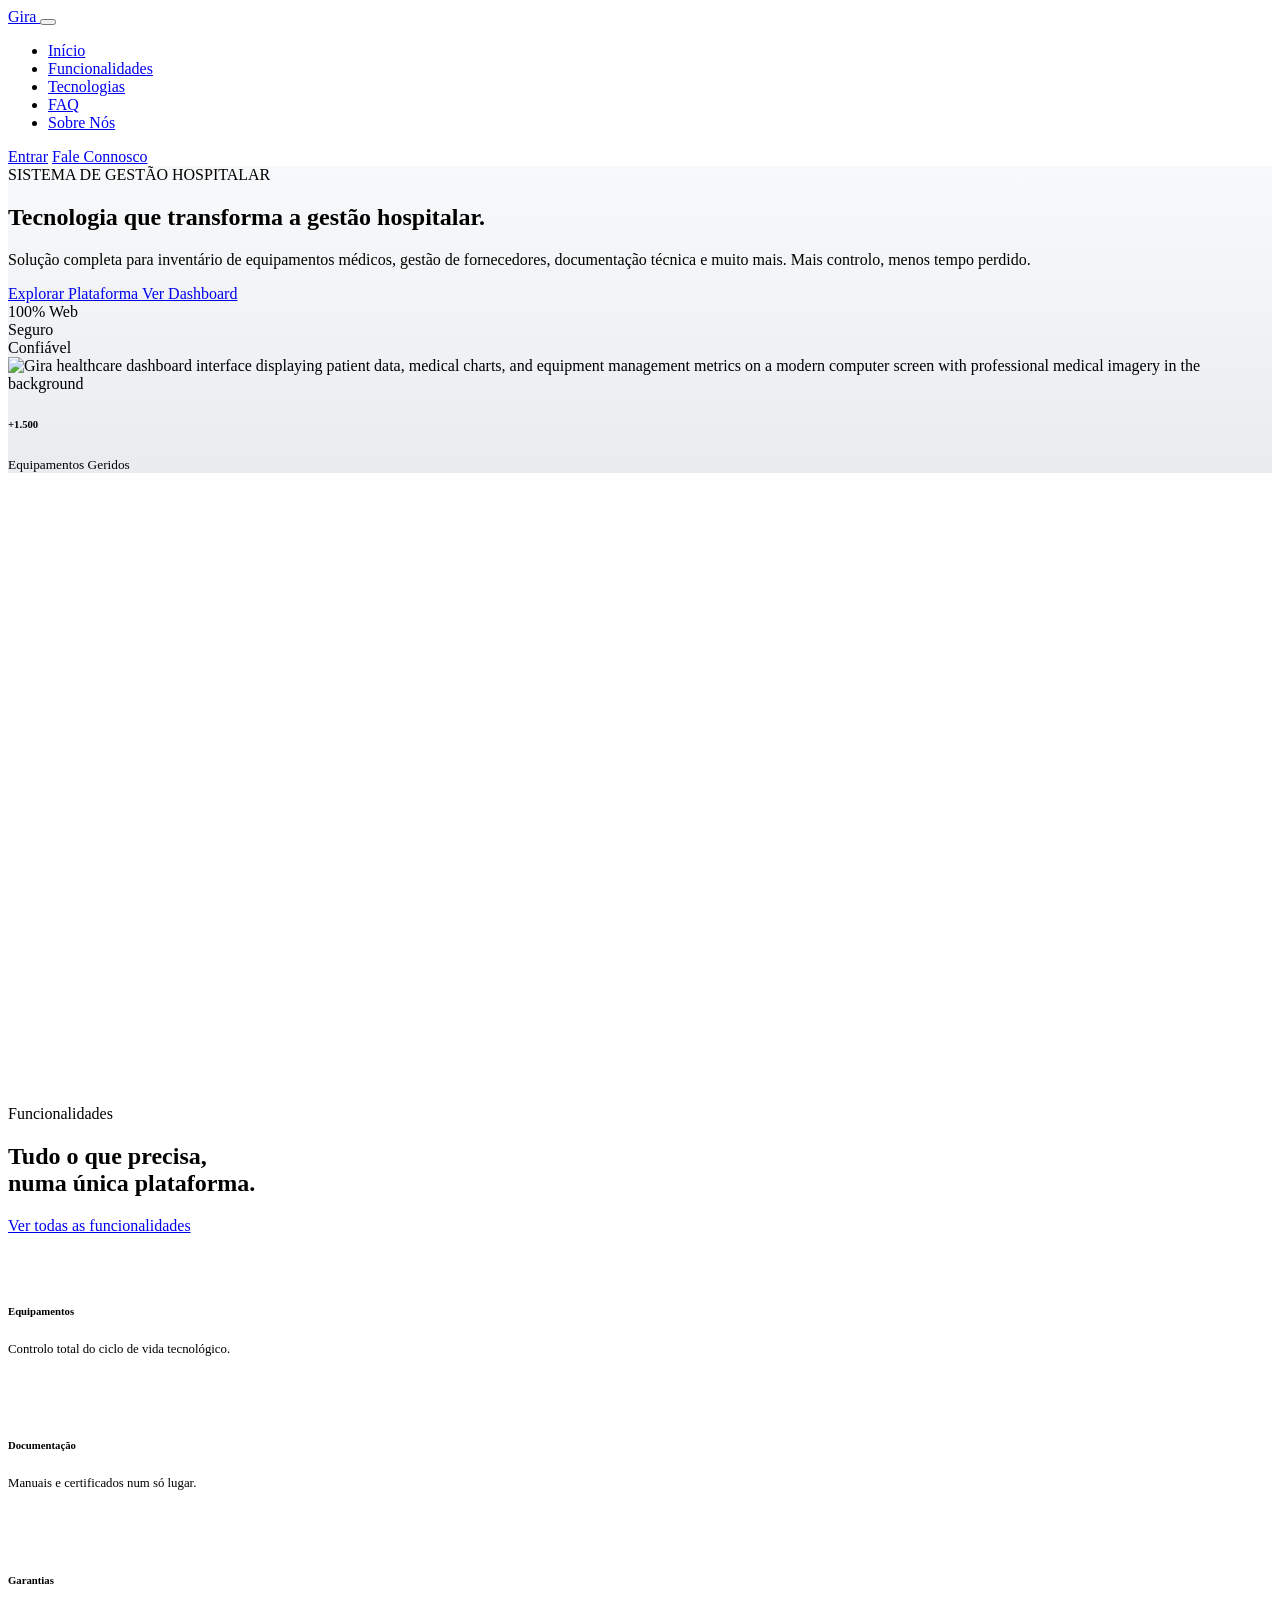
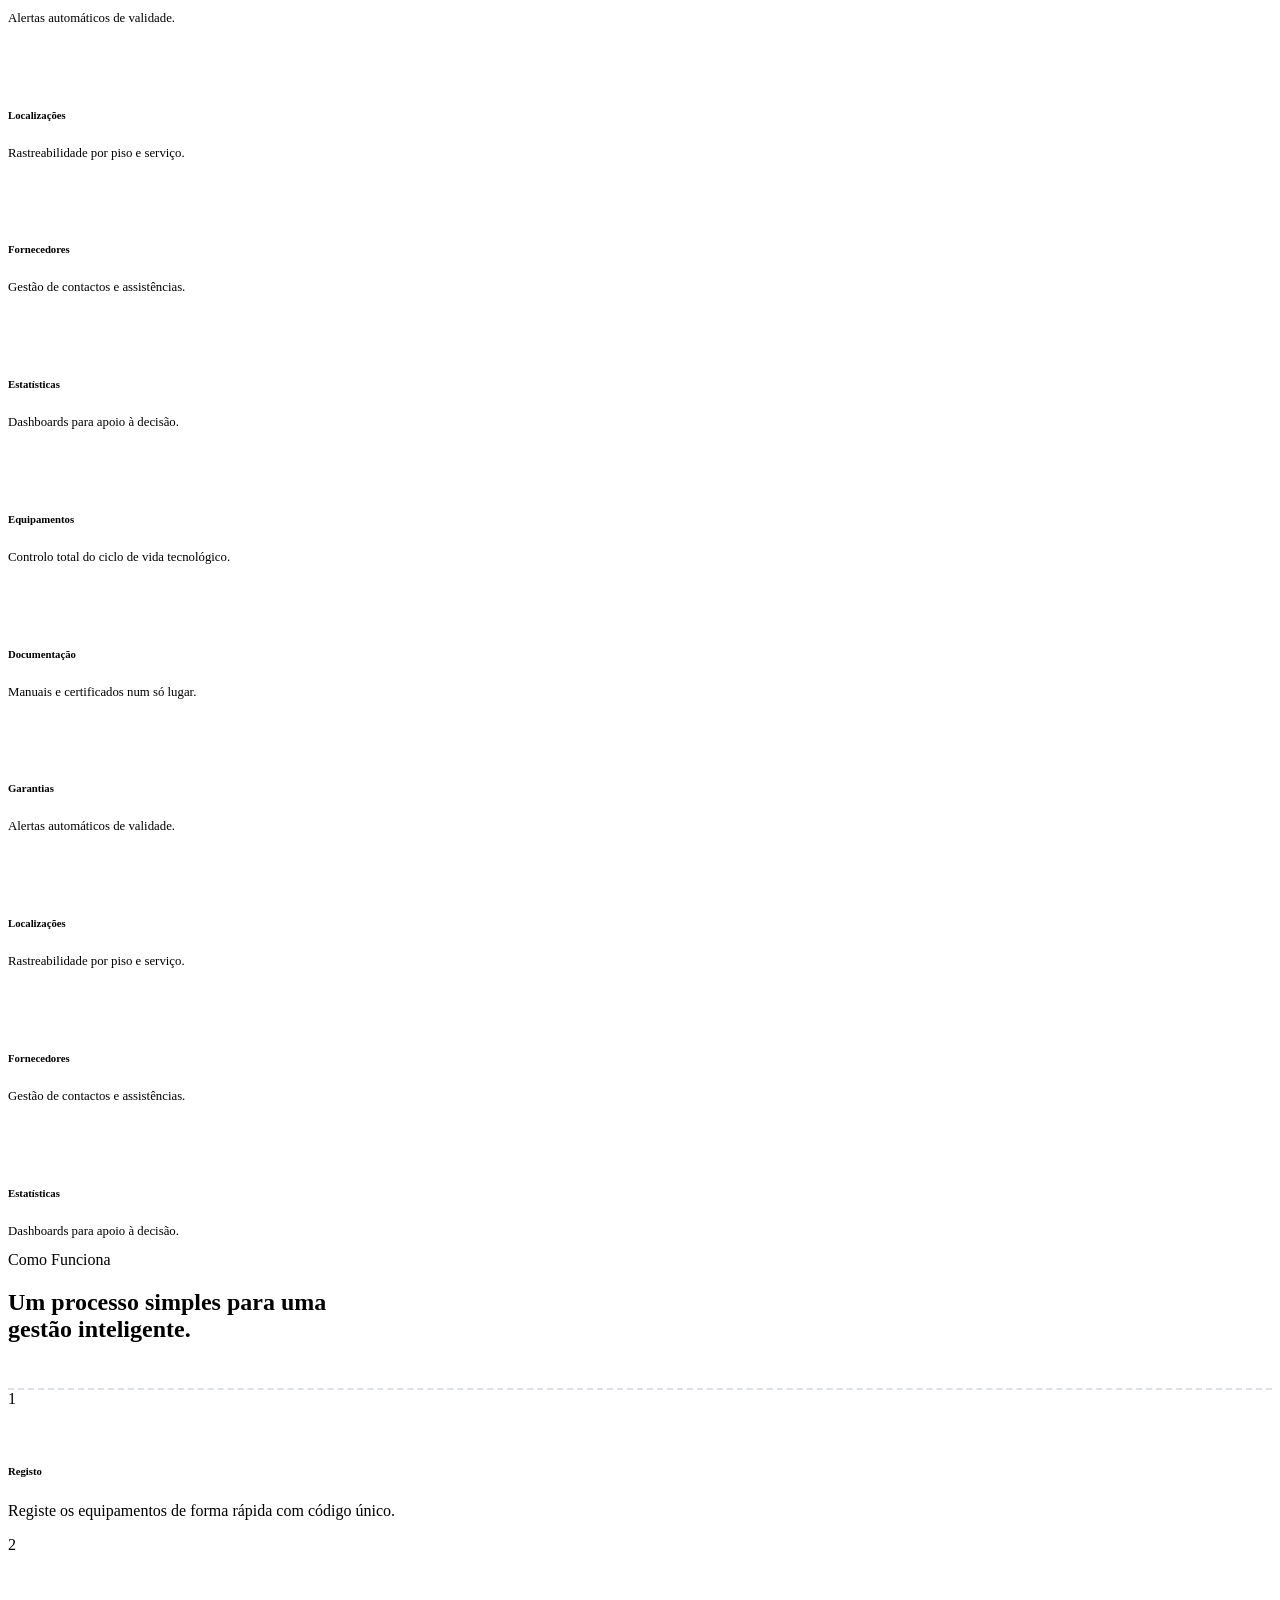
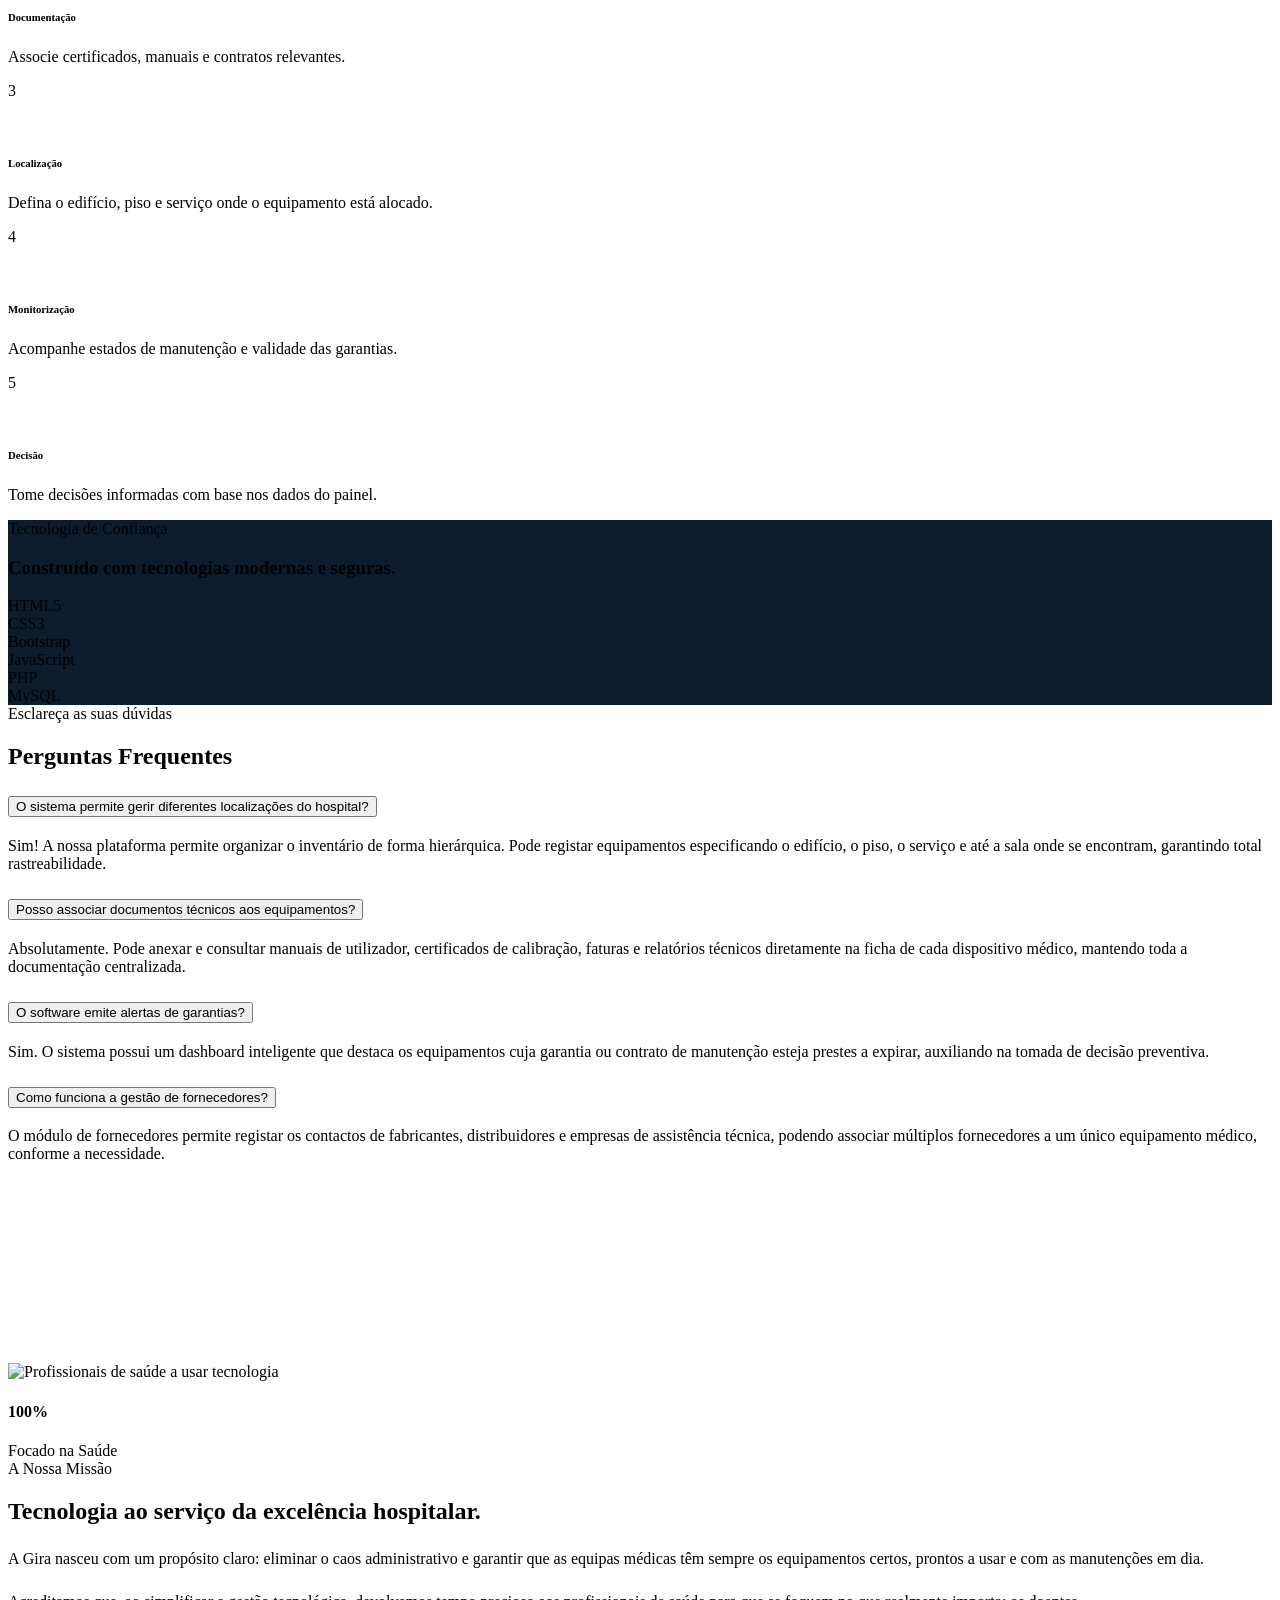
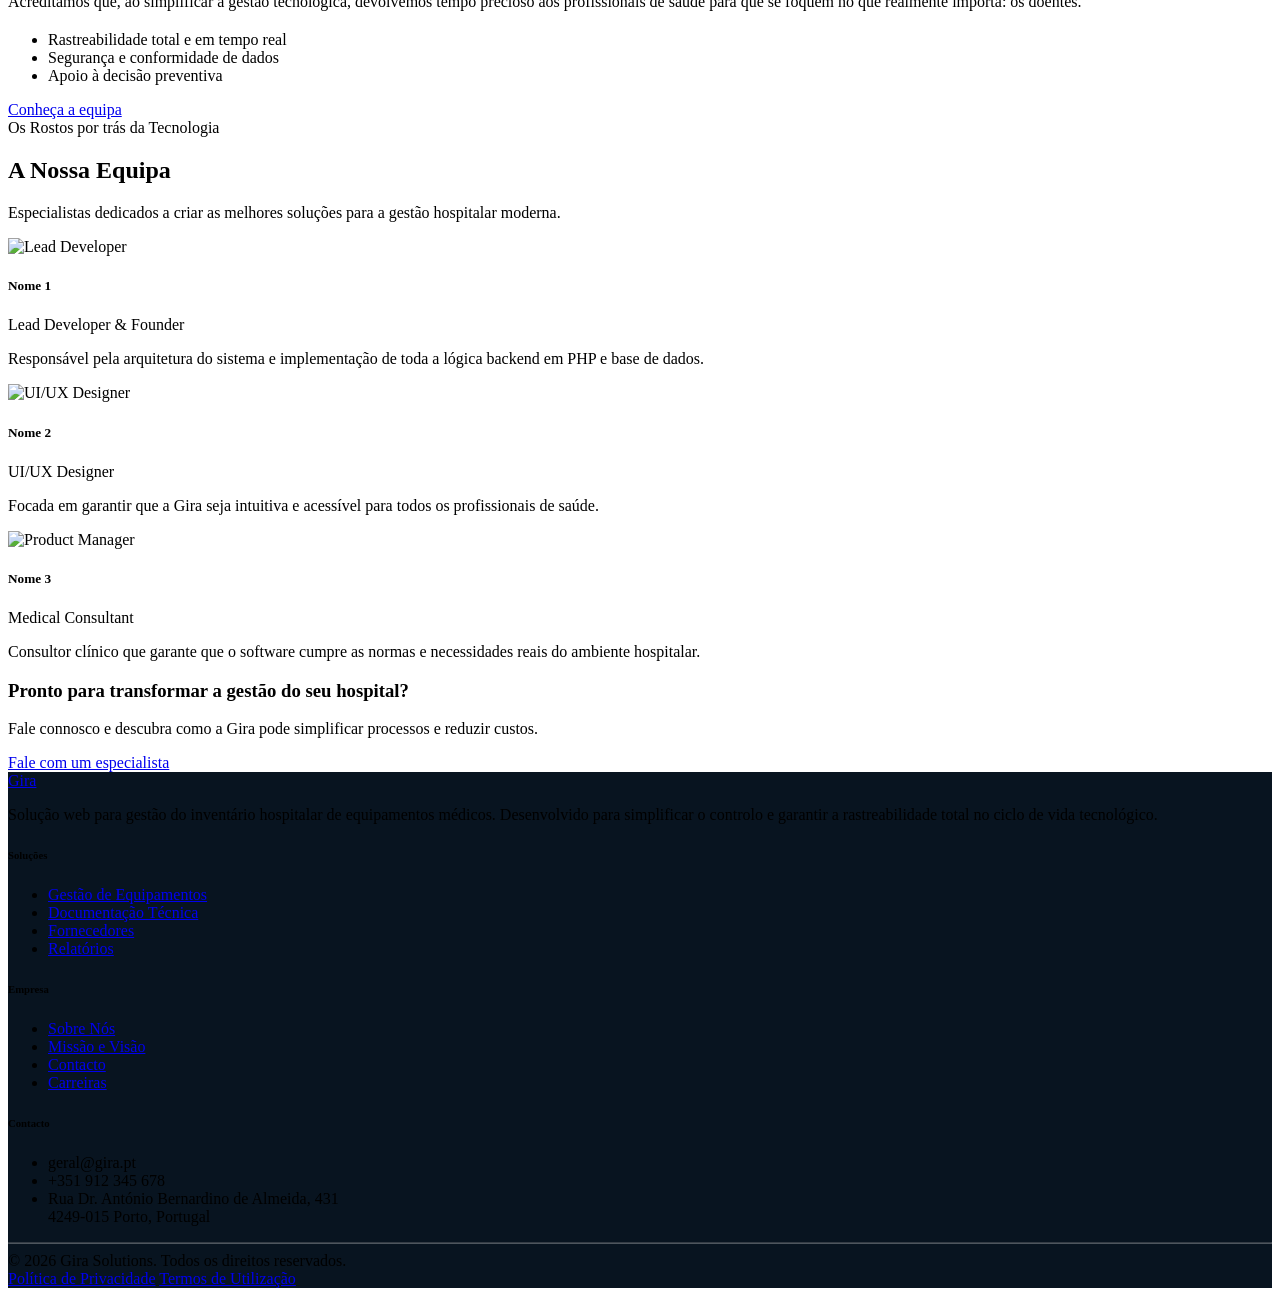
==== commit afbdf801: "refactor(config): estabilização de rotas com caminhos absolutos e constante __DIR__ Implementação de" ====
--- a/public/index.html
+++ b/public/index.html
@@ -6,16 +6,16 @@
     <title>Inventário Hospitalar</title>
 
     <link
-      href="../assets/css/bootstrap.min.css"
+      href="/gira/assets/css/bootstrap.min.css"
       rel="stylesheet"
     />
-    <link rel="stylesheet" href="../assets/css/all.min.css">
-
-    <link rel="stylesheet" href="../assets/css/1241251.css"/>
+    <link rel="stylesheet" href="/gira/assets/css/all.min.css">
+
+    <link rel="stylesheet" href="/gira/assets/css/1241251.css"/>
   </head>
   <body>
-    <script src="../assets/js/bootstrap.bundle.min.js"></script>
-    <script src="../assets/js/1241251.js"></script>
+    <script src="/gira/assets/js/bootstrap.bundle.min.js"></script>
+    <script src="/gira/assets/js/1241251.js"></script>
 
     <!-- Header e secçao inicial -->
 
@@ -23,7 +23,7 @@
       class="navbar navbar-expand-lg navbar-light bg-white shadow-sm sticky-top"
     >
       <div class="container">
-        <a class="navbar-brand fw-bold text-primary" href="index.html">
+        <a class="navbar-brand fw-bold text-primary" href="/gira/public/index.html">
           <i class="fa-solid fa-notes-medical fs-4 me-2"></i>Gira
         </a>
 
@@ -44,7 +44,7 @@
     <li class="nav-item"><a class="nav-link" href="#sobre">Sobre Nós</a></li>
 </ul>
           <div class="d-flex gap-2">
-           <a href="login.php" class="btn btn-outline-primary px-4 fw-medium">Entrar</a>
+           <a href="/gira/public/login.php" class="btn btn-outline-primary px-4 fw-medium">Entrar</a>
             <a href="#contacto" class="btn btn-primary px-4 fw-medium"
               >Fale Connosco</a
             >
@@ -85,7 +85,7 @@
                 Explorar Plataforma <i class="fa-solid fa-arrow-right ms-2"></i>
               </a>
               <a
-                href="login.php"
+                href="/gira/public/login.php"
                 class="btn btn-light btn-lg border px-4 shadow-sm"
               >
                 Ver Dashboard
@@ -155,7 +155,7 @@
                     </h2>
                 </div>
                 <div class="col-lg-4 text-lg-end mt-3 mt-lg-0">
-<a href="login.php" class="btn btn-light btn-lg border px-4 shadow-sm">                        Ver todas as funcionalidades <i class="fa-solid fa-arrow-right ms-2"></i>
+                    <a href="/gira/public/login.php" class="btn btn-light btn-lg border px-4 shadow-sm">                        Ver todas as funcionalidades <i class="fa-solid fa-arrow-right ms-2"></i>
                     </a>
                 </div>
             </div>
@@ -721,7 +721,7 @@
           <div class="col-lg-4 mb-4 mb-lg-0">
             <a
               class="navbar-brand fw-bold text-white fs-4 d-flex align-items-center mb-3"
-              href="index.php"
+              href="/gira/public/index.php"
             >
               <i class="fa-solid fa-notes-medical text-primary me-2"></i>Gira
             </a>
